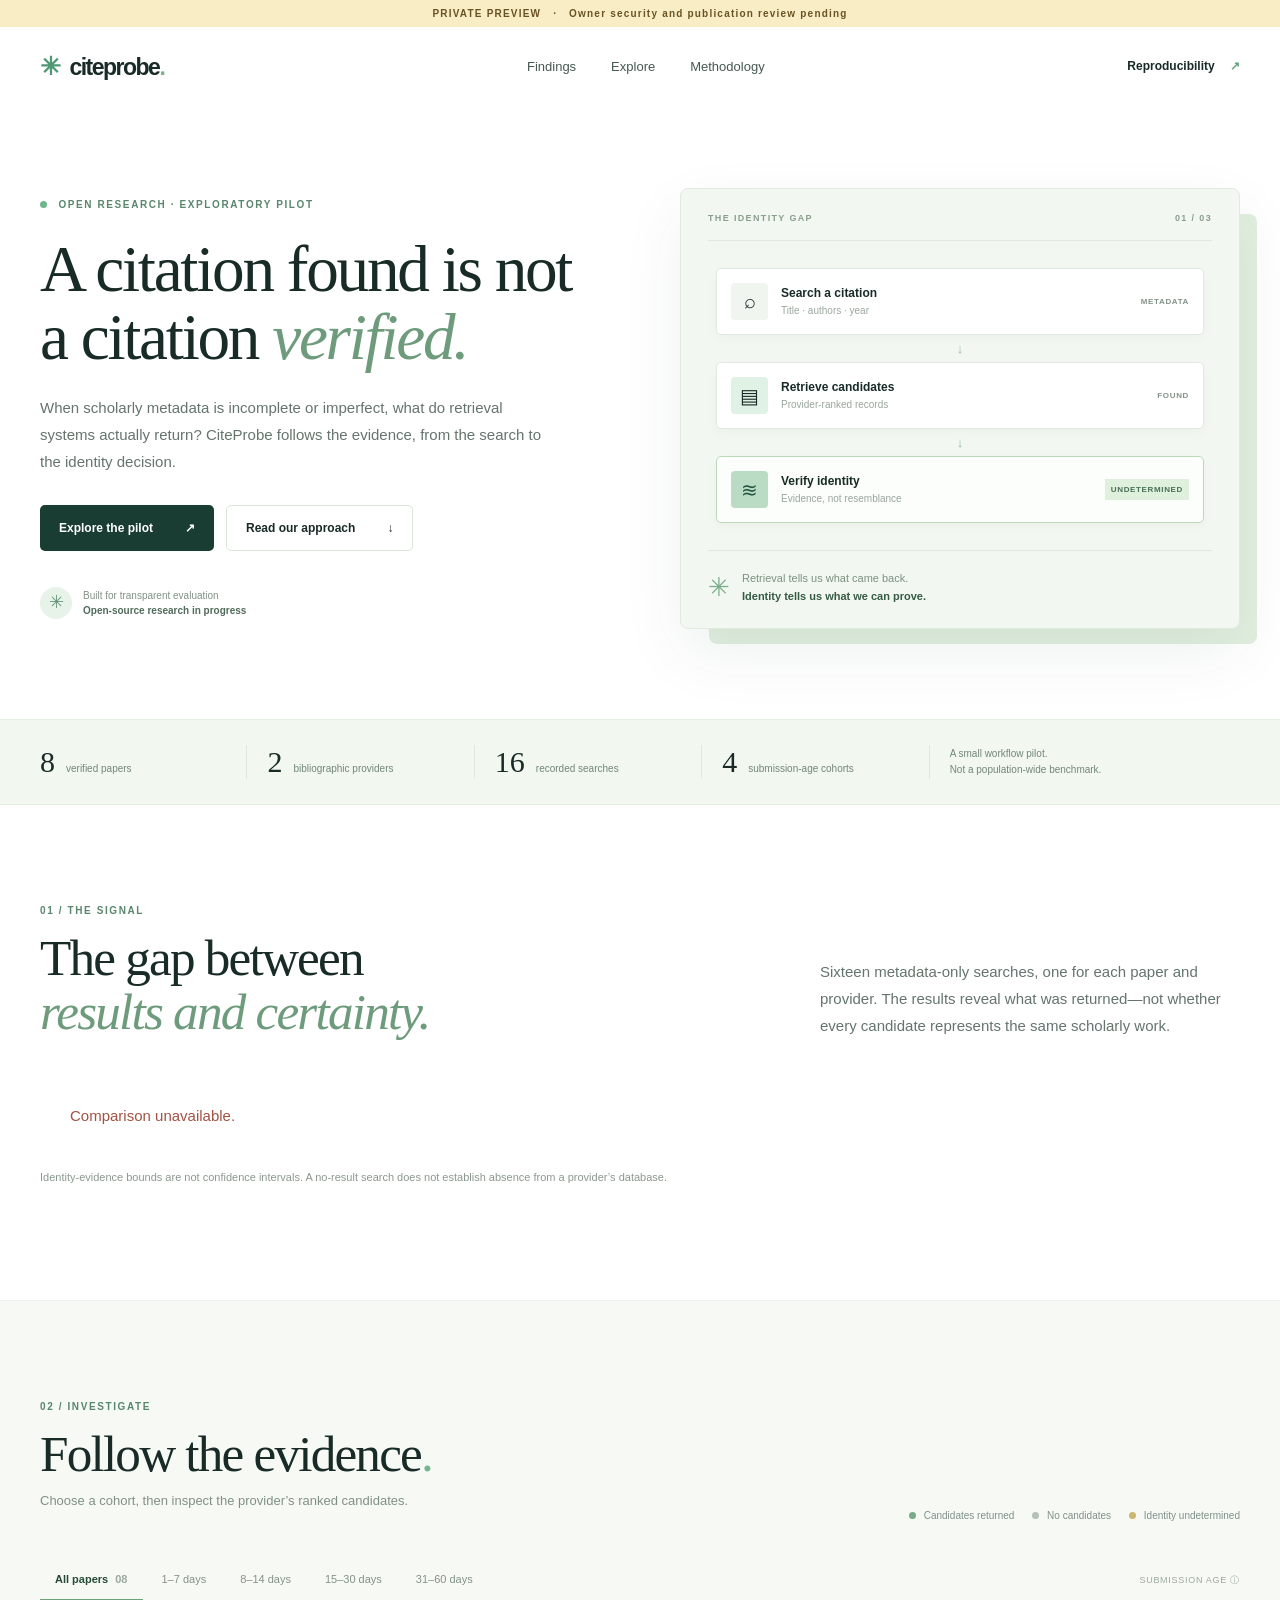
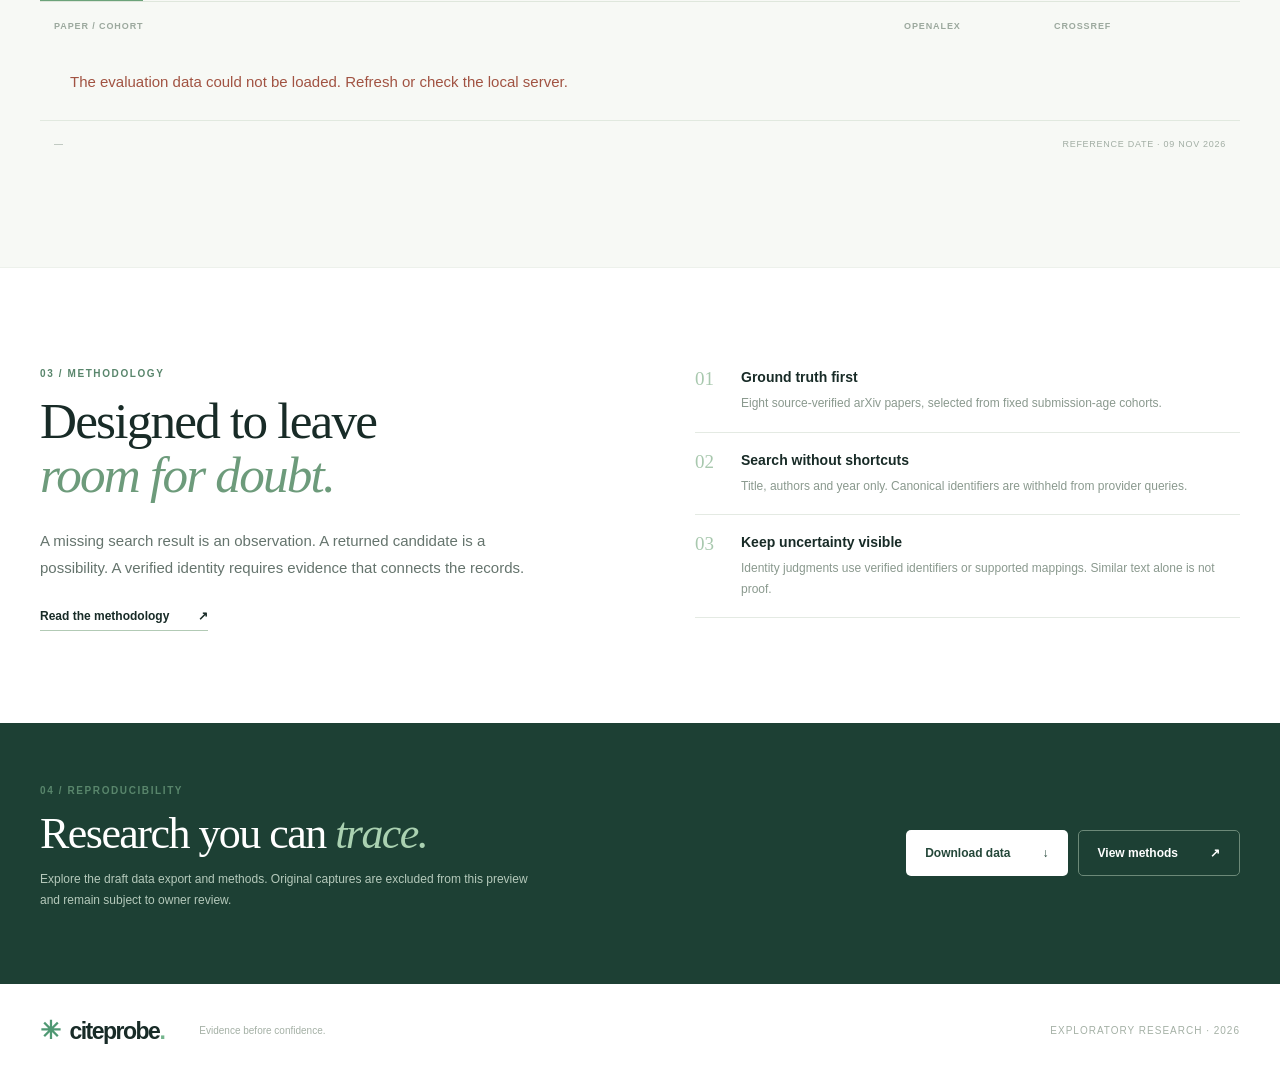
==== public-demo/index.html @ eacc16a3 "feat: add local CiteProbe demo and private secret audit" ====
<!doctype html>
<html lang="en">
<head>
  <meta charset="utf-8"><meta name="viewport" content="width=device-width, initial-scale=1">
  <meta name="description" content="An exploratory benchmark for citation retrieval reliability.">
  <title>CiteProbe — Evidence before confidence</title>
  <link rel="stylesheet" href="style.css">
</head>
<body>
  <div class="review-banner">PRIVATE PREVIEW <span>·</span> Owner security and publication review pending</div>
  <header class="nav wrap"><a class="brand" href="#top"><span class="brand-icon">✳</span> citeprobe<span class="brand-dot">.</span></a><nav aria-label="Main navigation"><a href="#findings">Findings</a><a href="#explore">Explore</a><a href="#methodology">Methodology</a></nav><a class="nav-link" href="#reproduce">Reproducibility <span>↗</span></a></header>
  <main id="top">
    <section class="hero wrap"><div class="hero-copy"><div class="eyebrow"><span class="pulse"></span> OPEN RESEARCH · EXPLORATORY PILOT</div><h1>A citation found is not a citation <em>verified.</em></h1><p>When scholarly metadata is incomplete or imperfect, what do retrieval systems actually return? CiteProbe follows the evidence, from the search to the identity decision.</p><div class="hero-actions"><a class="button primary" href="#explore">Explore the pilot <span>↗</span></a><a class="button quiet" href="#methodology">Read our approach <span>↓</span></a></div><div class="hero-foot"><span class="avatar-stack">✳</span><span>Built for transparent evaluation<br><strong>Open-source research in progress</strong></span></div></div><div class="hero-card" aria-label="Illustration of a retrieval and verification workflow"><div class="card-top"><span>THE IDENTITY GAP</span><span>01 / 03</span></div><div class="diagram"><div class="diagram-node"><span class="node-icon">⌕</span><div><strong>Search a citation</strong><small>Title · authors · year</small></div><span class="tag pale">METADATA</span></div><div class="line"><span>↓</span></div><div class="diagram-node"><span class="node-icon mint">▤</span><div><strong>Retrieve candidates</strong><small>Provider-ranked records</small></div><span class="tag pale">FOUND</span></div><div class="line"><span>↓</span></div><div class="diagram-node featured"><span class="node-icon dark">≋</span><div><strong>Verify identity</strong><small>Evidence, not resemblance</small></div><span class="tag light">UNDETERMINED</span></div></div><div class="card-bottom"><span class="asterisk">✳</span><p>Retrieval tells us what came back.<br><strong>Identity tells us what we can prove.</strong></p></div></div></section>
    <section class="strip"><div class="wrap strip-inner"><div><strong>8</strong><span>verified papers</span></div><div><strong>2</strong><span>bibliographic providers</span></div><div><strong>16</strong><span>recorded searches</span></div><div><strong>4</strong><span>submission-age cohorts</span></div><div class="strip-note">A small workflow pilot.<br>Not a population-wide benchmark.</div></div></section>
    <section id="findings" class="section wrap"><div class="section-heading"><div><div class="eyebrow">01 / THE SIGNAL</div><h2>The gap between<br><em>results and certainty.</em></h2></div><p>Sixteen metadata-only searches, one for each paper and provider. The results reveal what was returned—not whether every candidate represents the same scholarly work.</p></div><div id="comparison" class="comparison" aria-live="polite"><div class="loading">Loading verified evaluation…</div></div><p class="caption">Identity-evidence bounds are not confidence intervals. A no-result search does not establish absence from a provider’s database.</p></section>
    <section id="explore" class="explore-section"><div class="wrap section"><div class="explore-head"><div><div class="eyebrow">02 / INVESTIGATE</div><h2>Follow the evidence<span class="accent">.</span></h2><p>Choose a cohort, then inspect the provider’s ranked candidates.</p></div><div class="legend"><span><i class="dot mint-dot"></i> Candidates returned</span><span><i class="dot grey-dot"></i> No candidates</span><span><i class="dot amber-dot"></i> Identity undetermined</span></div></div><div class="toolbar"><div class="tabs" role="group" aria-label="Filter by submission-age cohort"><button class="active" data-cohort="all" aria-pressed="true">All papers <span>08</span></button><button data-cohort="1-7" aria-pressed="false">1–7 days</button><button data-cohort="8-14" aria-pressed="false">8–14 days</button><button data-cohort="15-30" aria-pressed="false">15–30 days</button><button data-cohort="31-60" aria-pressed="false">31–60 days</button></div><span class="toolbar-note">SUBMISSION AGE <span>ⓘ</span></span></div><div class="table-head"><span>PAPER / COHORT</span><span>OPENALEX</span><span>CROSSREF</span><span></span></div><div id="papers" class="papers" aria-live="polite"><div class="loading">Loading papers…</div></div><div class="table-footer"><span id="paper-count">—</span><span>REFERENCE DATE · 09 NOV 2026</span></div></div></section>
    <section id="methodology" class="section wrap methodology"><div><div class="eyebrow">03 / METHODOLOGY</div><h2>Designed to leave<br><em>room for doubt.</em></h2><p>A missing search result is an observation. A returned candidate is a possibility. A verified identity requires evidence that connects the records.</p><a class="text-link" href="methodology.html">Read the methodology <span>↗</span></a></div><div class="principles"><article><span>01</span><div><h3>Ground truth first</h3><p>Eight source-verified arXiv papers, selected from fixed submission-age cohorts.</p></div></article><article><span>02</span><div><h3>Search without shortcuts</h3><p>Title, authors and year only. Canonical identifiers are withheld from provider queries.</p></div></article><article><span>03</span><div><h3>Keep uncertainty visible</h3><p>Identity judgments use verified identifiers or supported mappings. Similar text alone is not proof.</p></div></article></div></section>
    <section id="reproduce" class="repro"><div class="wrap repro-inner"><div><div class="eyebrow">04 / REPRODUCIBILITY</div><h2>Research you can <em>trace.</em></h2><p>Explore the draft data export and methods. Original captures are excluded from this preview and remain subject to owner review.</p></div><div class="repro-actions"><a class="button white" href="data.json" download>Download data <span>↓</span></a><a class="button outline" href="methodology.html">View methods <span>↗</span></a></div></div></section>
  </main><footer class="wrap footer"><a class="brand" href="#top"><span class="brand-icon">✳</span> citeprobe<span class="brand-dot">.</span></a><span>Evidence before confidence.</span><span>EXPLORATORY RESEARCH · 2026</span></footer>
  <dialog id="detail" aria-labelledby="detail-title"><div class="dialog-header"><span class="eyebrow">CANDIDATE INSPECTION</span><button id="close-detail" class="close" aria-label="Close details">×</button></div><div id="detail-content"></div></dialog>
  <script src="app.js" defer></script>
</body></html>
---- public-demo/style.css ----
:root{--ink:#182b27;--muted:#65746d;--mint:#d9efe3;--lime:#c8e9ae;--line:#e4eae3;--cream:#f7f9f4;--dark:#193d32}*{box-sizing:border-box}html{scroll-behavior:smooth}body{margin:0;font-family:'DM Sans',sans-serif;color:var(--ink);background:#fff;font-size:15px}a{color:inherit;text-decoration:none}button{font:inherit;cursor:pointer}.wrap{width:min(1200px,calc(100% - 64px));margin:auto}.review-banner{text-align:center;background:#f9edc6;color:#695325;padding:8px;font-size:10px;letter-spacing:.12em;font-weight:700}.review-banner span{margin:0 8px}.nav{height:78px;display:flex;align-items:center;justify-content:space-between}.brand{font-weight:700;font-size:23px;letter-spacing:-1.5px}.brand-icon{font-size:25px;color:#4f9873;margin-right:5px}.brand-dot,.accent{color:#74b58d}.nav nav{display:flex;gap:35px;font-size:13px;color:#465850}.nav-link{font-size:12px;font-weight:700}.nav-link span{margin-left:12px;color:#6ba381}.hero{display:grid;grid-template-columns:1fr 1fr;gap:80px;align-items:center;padding:83px 0 90px}.eyebrow{font-size:10px;letter-spacing:.16em;color:#59866c;font-weight:700}.pulse{display:inline-block;width:7px;height:7px;border-radius:50%;background:#70b88c;margin-right:7px}.hero h1,.section h2,.repro h2{font-family:'DM Serif Display',Georgia,serif;font-weight:400;letter-spacing:-.035em;line-height:1.05}.hero h1{font-size:clamp(49px,5.1vw,72px);margin:25px 0 22px;max-width:600px}.hero h1 em,.section h2 em{font-weight:400;color:#6d9b7b}.hero-copy>p,.section-heading>p,.methodology>div>p{color:var(--muted);font-size:15px;line-height:1.8;max-width:510px}.hero-actions{display:flex;gap:12px;margin:30px 0 36px}.button{display:inline-flex;align-items:center;justify-content:space-between;gap:32px;padding:15px 19px;border-radius:5px;font-size:12px;font-weight:700}.button.primary{background:var(--dark);color:white}.button.quiet{border:1px solid #dce5dc}.button:hover{transform:translateY(-2px)}.hero-foot{display:flex;align-items:center;gap:11px;font-size:10px;color:#829087;line-height:1.5}.hero-foot strong{color:#516b5b}.avatar-stack{display:grid;place-items:center;width:32px;height:32px;background:#e7f3e8;border-radius:50%;color:#639478;font-size:18px}.hero-card{background:#f2f7f1;border:1px solid #e0eadf;border-radius:8px;padding:24px 27px 23px;box-shadow:0 24px 65px #153c2812;position:relative}.hero-card:before{content:'';position:absolute;z-index:-1;background:#e1efdf;inset:25px -18px -16px 28px;border-radius:8px}.card-top{display:flex;justify-content:space-between;color:#8a9f8d;font-size:9px;letter-spacing:.15em;font-weight:700;border-bottom:1px solid #dfe9dd;padding-bottom:17px}.diagram{padding:27px 8px}.diagram-node{background:#fff;border:1px solid #e1eae0;border-radius:5px;display:flex;align-items:center;gap:13px;padding:14px;box-shadow:0 4px 12px #173b2607}.node-icon{width:37px;height:37px;display:grid;place-items:center;background:#f1f5ef;border-radius:4px;font-size:20px}.node-icon.mint{background:#e0f2e5}.node-icon.dark{background:#badcc4;color:#255441}.diagram-node strong{display:block;font-size:12px}.diagram-node small{font-size:10px;color:#99a69c}.tag{margin-left:auto;font-size:8px;letter-spacing:.08em;font-weight:700;white-space:nowrap}.tag.pale{color:#83938a}.tag.light{color:#486f58;background:#dff0dd;padding:6px}.diagram-node.featured{border-color:#bbd8bd;background:#fbfefa}.line{height:27px;display:grid;place-items:center;color:#9ab8a2;font-size:13px}.card-bottom{border-top:1px solid #dfe9dd;padding-top:19px;display:flex;align-items:center;gap:12px;font-size:11px;color:#7c9181}.card-bottom p{margin:0;line-height:1.6}.card-bottom strong{color:#355b43}.asterisk{font-size:26px;color:#7bae8a}.strip{background:#f2f7ef;border-block:1px solid #e4eee1}.strip-inner{display:grid;grid-template-columns:repeat(4,1fr) 1.4fr;align-items:center;padding:25px 0;gap:20px}.strip-inner>div:not(.strip-note){border-right:1px solid #dfe8dc;display:flex;gap:11px;align-items:baseline}.strip strong{font-family:'DM Serif Display',Georgia,serif;font-size:30px;font-weight:400}.strip span,.strip-note{font-size:10px;color:#73867a}.strip-note{line-height:1.6}.section{padding:100px 0}.section-heading{display:flex;justify-content:space-between;align-items:end;gap:50px;margin-bottom:38px}.section h2,.repro h2{font-size:clamp(39px,4vw,54px);margin:15px 0 0}.section-heading>p{max-width:420px;margin:0}.comparison{display:grid;grid-template-columns:1fr 1fr;gap:18px}.provider-card{border:1px solid var(--line);border-radius:7px;padding:26px 29px}.provider-title{display:flex;align-items:center;justify-content:space-between}.provider-title h3{font-size:16px;margin:0}.provider-title span{font-size:9px;font-weight:700;color:#81a88b;letter-spacing:.1em}.provider-stats{display:flex;align-items:end;gap:9px;margin:24px 0 10px}.provider-stats strong{font:400 42px 'DM Serif Display',Georgia,serif}.provider-stats span{font-size:12px;color:#7d8c82;padding-bottom:8px}.bar{height:7px;background:#edf1eb;border-radius:20px;overflow:hidden}.bar span{display:block;height:100%;background:#8fc6a0}.provider-card p{font-size:12px;color:#738478;line-height:1.65;margin:15px 0 0}.provider-card .bounds{border-top:1px solid #edf1eb;margin-top:18px;padding-top:16px;display:flex;justify-content:space-between;font-size:11px;color:#6a7c70}.bounds b{color:#294c37}.caption{font-size:11px;color:#8a988e;margin:17px 0}.explore-section{background:#f7f9f5;border-block:1px solid #edf1eb}.explore-head{display:flex;justify-content:space-between;align-items:end;gap:20px}.explore-head p{color:#819086;font-size:13px}.legend{display:flex;gap:18px;flex-wrap:wrap;color:#809087;font-size:10px}.dot{display:inline-block;width:7px;height:7px;border-radius:50%;margin-right:5px}.mint-dot{background:#76ad87}.grey-dot{background:#b5c1b6}.amber-dot{background:#cdb572}.toolbar{margin-top:38px;border-bottom:1px solid #dfe7dc;display:flex;justify-content:space-between;align-items:center}.tabs{display:flex;gap:4px;overflow-x:auto}.tabs button{border:0;background:none;color:#849188;padding:14px 15px;font-size:11px;white-space:nowrap;border-bottom:2px solid transparent}.tabs button.active{color:#254a35;border-color:#6ca37a;font-weight:700}.tabs button span{color:#9ba99e;margin-left:4px}.toolbar-note{white-space:nowrap;font-size:9px;letter-spacing:.08em;color:#9ba99d}.table-head,.paper-row{display:grid;grid-template-columns:minmax(0,1fr) 130px 130px 22px;gap:20px;align-items:center}.table-head{padding:19px 14px 12px;color:#9ca99e;font-weight:700;letter-spacing:.1em;font-size:9px}.paper-row{width:100%;text-align:left;border:0;border-top:1px solid #e7ede5;background:transparent;padding:19px 14px;color:var(--ink)}.paper-row:hover{background:#eef5ed}.paper-title{font-weight:700;font-size:12px;line-height:1.5}.paper-meta{font-size:10px;color:#96a399;margin-top:5px}.status{font-size:10px;font-weight:700}.status.found{color:#4f8865}.status.empty{color:#9aa79c}.status small{font-weight:400;color:#a5afa5;display:block;margin-top:4px}.arrow{color:#91a394}.table-footer{border-top:1px solid #e1e9df;padding:18px 14px;display:flex;justify-content:space-between;color:#a2aea4;font-size:9px;letter-spacing:.08em}.methodology{display:grid;grid-template-columns:1fr 1fr;gap:110px}.methodology>div>p{margin:25px 0}.text-link{font-size:12px;font-weight:700;border-bottom:1px solid #b2cab5;padding-bottom:7px}.text-link span{margin-left:25px}.principles article{display:flex;gap:27px;border-bottom:1px solid var(--line);padding:18px 0}.principles article:first-child{padding-top:0}.principles article>span{font-family:'DM Serif Display',serif;font-size:19px;color:#a8c8ae}.principles h3{font-size:14px;margin:1px 0 8px}.principles p{font-size:12px;line-height:1.7;color:#8a998e;margin:0}.repro{background:#1d4034;color:white}.repro-inner{padding:62px 0;display:flex;align-items:center;justify-content:space-between;gap:40px}.repro h2{font-size:44px}.repro h2 em{color:#aad1b1}.repro p{color:#b5c9bb;line-height:1.7;font-size:12px;max-width:500px}.repro-actions{display:flex;gap:10px}.button.white{background:#fff;color:#244739}.button.outline{border:1px solid #6c8978;color:white}.footer{display:flex;align-items:center;gap:35px;padding:32px 0}.footer>span{font-size:10px;color:#a4b0a5}.footer>span:last-child{margin-left:auto;letter-spacing:.1em}dialog{border:0;border-radius:8px;padding:28px;width:min(650px,calc(100% - 30px));max-height:85vh;box-shadow:0 30px 90px #142b2080}dialog::backdrop{background:#102a20a6}.dialog-header{display:flex;justify-content:space-between}.close{border:0;background:#f1f5ef;width:32px;height:32px;border-radius:50%;font-size:22px;color:#41614c}#detail-content h2{font:400 30px 'DM Serif Display',serif;margin:15px 0 8px}#detail-content p{color:#76867a;font-size:12px;line-height:1.7}.candidate{border-top:1px solid #e5ebe4;padding:16px 0}.candidate h3{font-size:13px;line-height:1.5;margin:6px 0}.candidate .candidate-label{font-size:9px;letter-spacing:.08em;color:#9a8143;font-weight:700}.candidate p{margin:4px 0}.error,.loading{padding:30px;color:#829387}.error{color:#a15342}button:focus-visible,a:focus-visible{outline:3px solid #84bfa0;outline-offset:3px}@media(max-width:800px){.wrap{width:min(100% - 36px,1200px)}.nav nav{display:none}.nav-link{font-size:11px}.hero{grid-template-columns:1fr;gap:45px;padding:55px 0 70px}.hero-card{margin-right:15px}.strip-inner{grid-template-columns:repeat(2,1fr)}.strip-note{grid-column:span 2}.strip-inner>div:nth-child(2){border:0}.section{padding:70px 0}.section-heading,.explore-head{display:block}.section-heading>p{margin-top:20px}.comparison{grid-template-columns:1fr}.legend{margin-top:22px}.toolbar-note{display:none}.table-head,.paper-row{grid-template-columns:minmax(0,1fr) 78px 78px 12px;gap:8px}.table-head{font-size:8px}.status{font-size:9px}.paper-row{padding:16px 5px}.methodology{grid-template-columns:1fr;gap:45px}.repro-inner{display:block}.repro-actions{margin-top:25px}.footer{gap:15px;flex-wrap:wrap}.footer>span:last-child{margin-left:0;width:100%}}@media(max-width:420px){.hero h1{font-size:47px}.hero-actions{flex-wrap:wrap}.table-head,.paper-row{grid-template-columns:minmax(0,1fr) 68px 68px 10px;gap:5px}.status small{font-size:8px}.repro-actions{flex-wrap:wrap}}
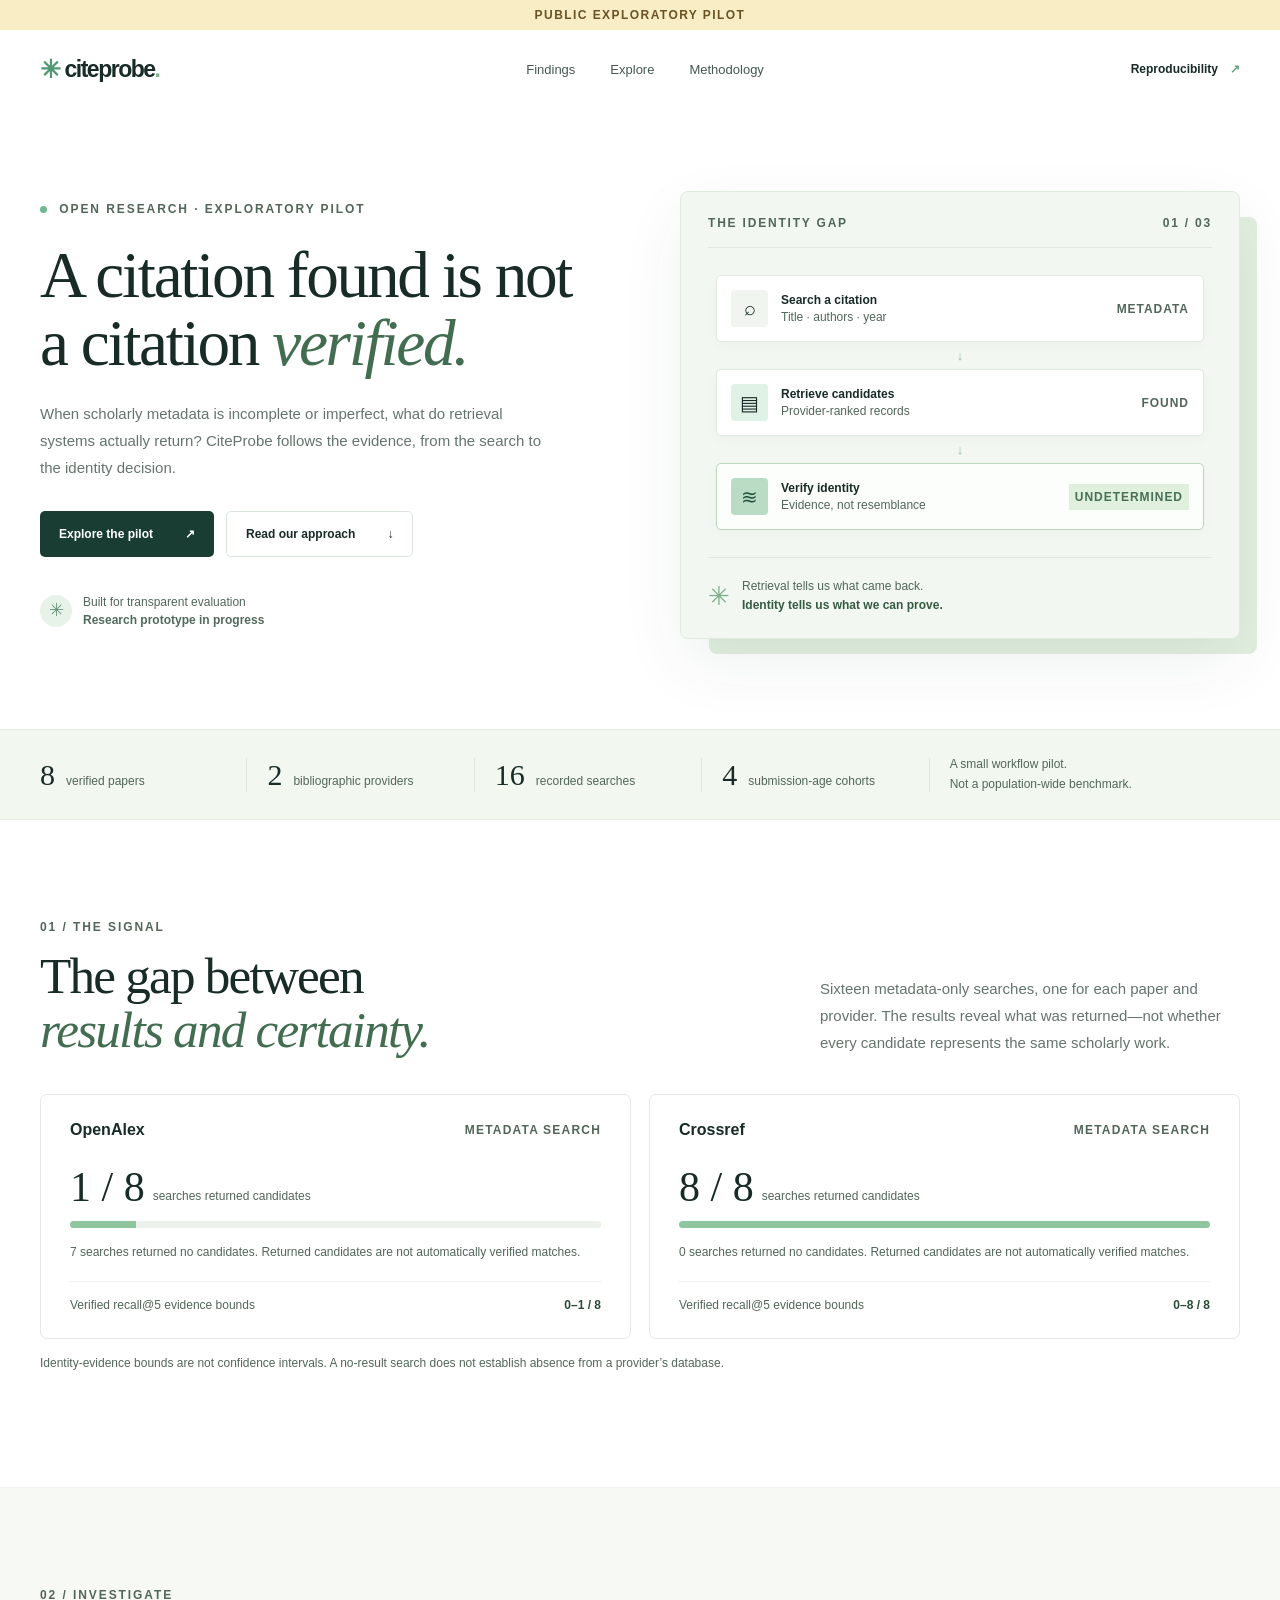
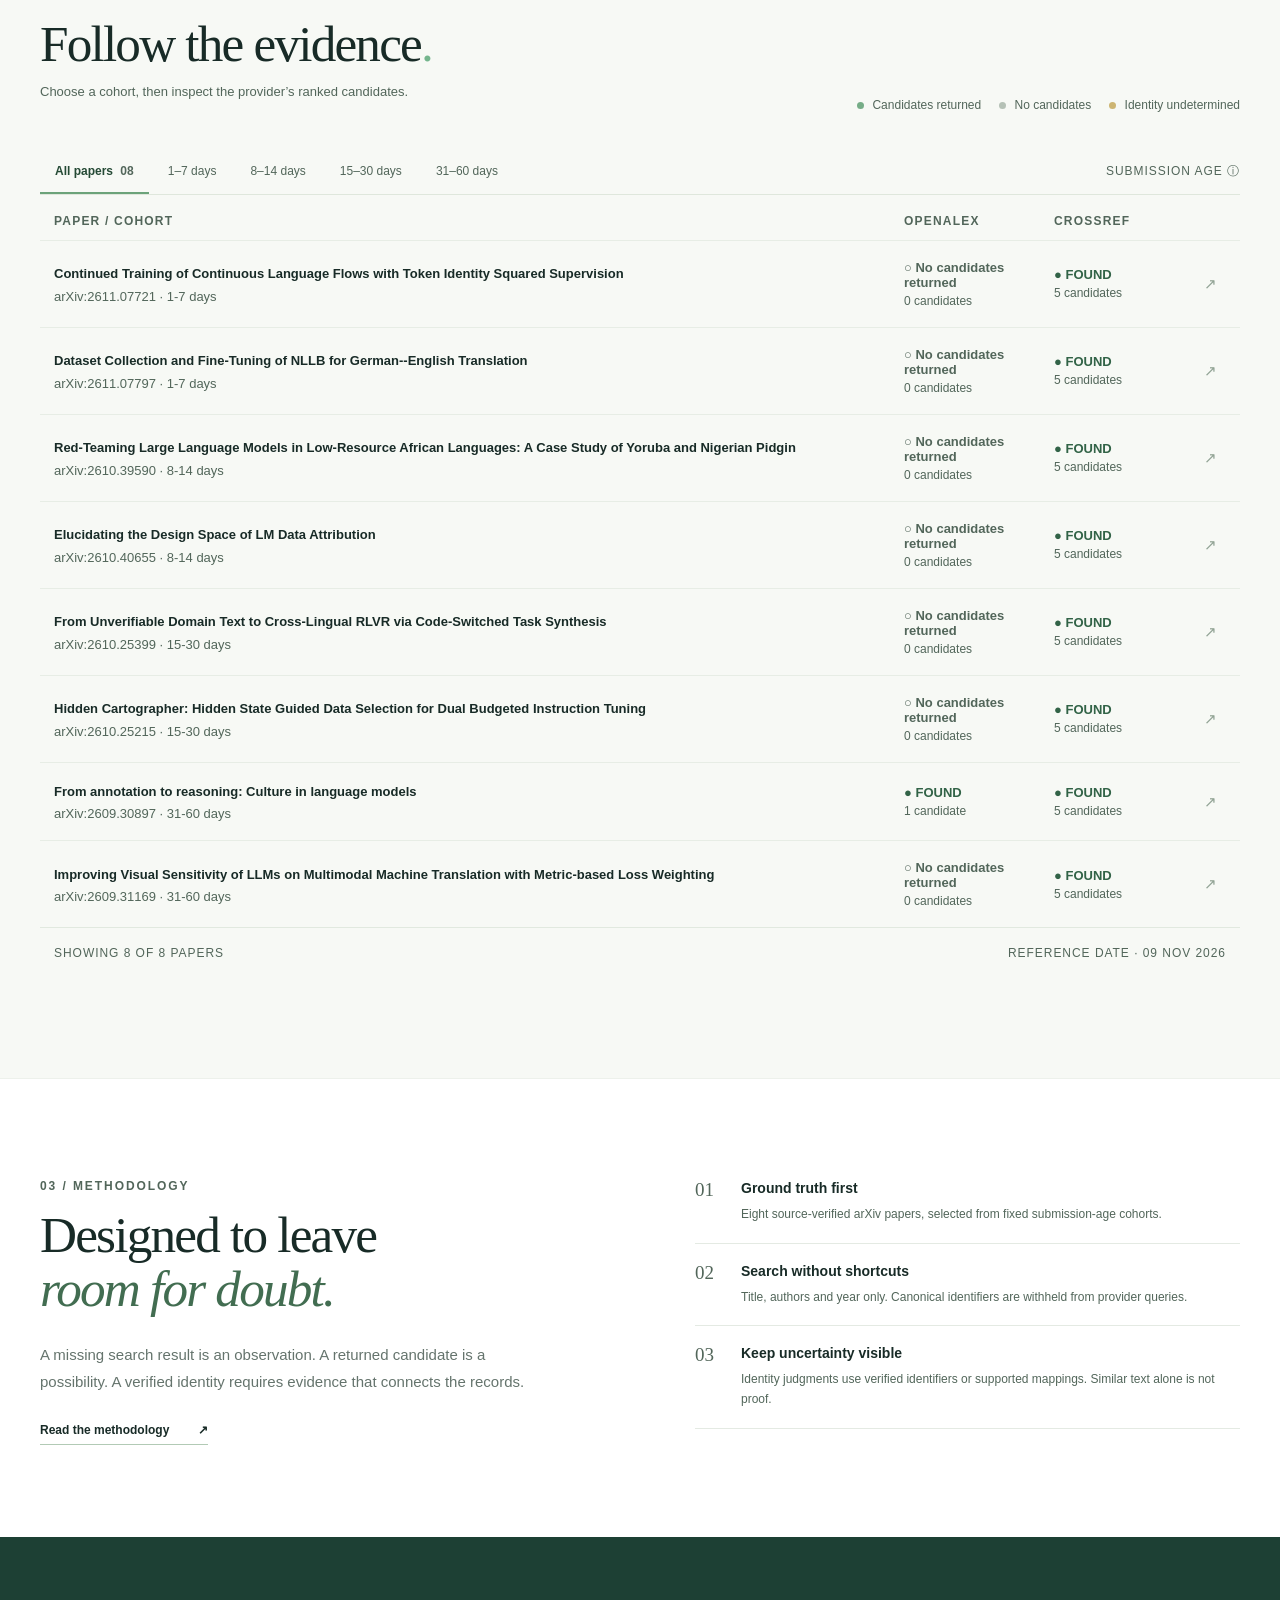
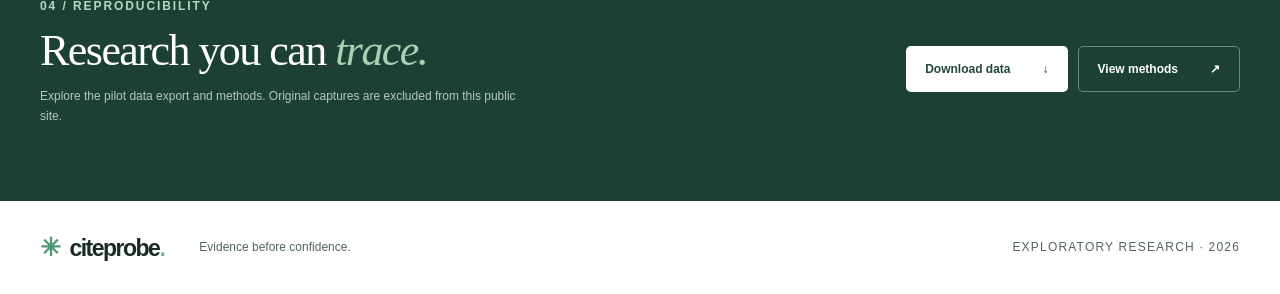
==== commit 11e66094: "release: publish CiteProbe exploratory pilot" ====
--- a/public-demo/index.html
+++ b/public-demo/index.html
@@ -7,15 +7,15 @@
   <link rel="stylesheet" href="style.css">
 </head>
 <body>
-  <div class="review-banner">PRIVATE PREVIEW <span>·</span> Owner security and publication review pending</div>
+  <div class="review-banner">PUBLIC EXPLORATORY PILOT</div>
   <header class="nav wrap"><a class="brand" href="#top"><span class="brand-icon">✳</span> citeprobe<span class="brand-dot">.</span></a><nav aria-label="Main navigation"><a href="#findings">Findings</a><a href="#explore">Explore</a><a href="#methodology">Methodology</a></nav><a class="nav-link" href="#reproduce">Reproducibility <span>↗</span></a></header>
   <main id="top">
-    <section class="hero wrap"><div class="hero-copy"><div class="eyebrow"><span class="pulse"></span> OPEN RESEARCH · EXPLORATORY PILOT</div><h1>A citation found is not a citation <em>verified.</em></h1><p>When scholarly metadata is incomplete or imperfect, what do retrieval systems actually return? CiteProbe follows the evidence, from the search to the identity decision.</p><div class="hero-actions"><a class="button primary" href="#explore">Explore the pilot <span>↗</span></a><a class="button quiet" href="#methodology">Read our approach <span>↓</span></a></div><div class="hero-foot"><span class="avatar-stack">✳</span><span>Built for transparent evaluation<br><strong>Open-source research in progress</strong></span></div></div><div class="hero-card" aria-label="Illustration of a retrieval and verification workflow"><div class="card-top"><span>THE IDENTITY GAP</span><span>01 / 03</span></div><div class="diagram"><div class="diagram-node"><span class="node-icon">⌕</span><div><strong>Search a citation</strong><small>Title · authors · year</small></div><span class="tag pale">METADATA</span></div><div class="line"><span>↓</span></div><div class="diagram-node"><span class="node-icon mint">▤</span><div><strong>Retrieve candidates</strong><small>Provider-ranked records</small></div><span class="tag pale">FOUND</span></div><div class="line"><span>↓</span></div><div class="diagram-node featured"><span class="node-icon dark">≋</span><div><strong>Verify identity</strong><small>Evidence, not resemblance</small></div><span class="tag light">UNDETERMINED</span></div></div><div class="card-bottom"><span class="asterisk">✳</span><p>Retrieval tells us what came back.<br><strong>Identity tells us what we can prove.</strong></p></div></div></section>
+    <section class="hero wrap"><div class="hero-copy"><div class="eyebrow"><span class="pulse"></span> OPEN RESEARCH · EXPLORATORY PILOT</div><h1>A citation found is not a citation <em>verified.</em></h1><p>When scholarly metadata is incomplete or imperfect, what do retrieval systems actually return? CiteProbe follows the evidence, from the search to the identity decision.</p><div class="hero-actions"><a class="button primary" href="#explore">Explore the pilot <span>↗</span></a><a class="button quiet" href="#methodology">Read our approach <span>↓</span></a></div><div class="hero-foot"><span class="avatar-stack">✳</span><span>Built for transparent evaluation<br><strong>Research prototype in progress</strong></span></div></div><div class="hero-card" aria-label="Illustration of a retrieval and verification workflow"><div class="card-top"><span>THE IDENTITY GAP</span><span>01 / 03</span></div><div class="diagram"><div class="diagram-node"><span class="node-icon">⌕</span><div><strong>Search a citation</strong><small>Title · authors · year</small></div><span class="tag pale">METADATA</span></div><div class="line"><span>↓</span></div><div class="diagram-node"><span class="node-icon mint">▤</span><div><strong>Retrieve candidates</strong><small>Provider-ranked records</small></div><span class="tag pale">FOUND</span></div><div class="line"><span>↓</span></div><div class="diagram-node featured"><span class="node-icon dark">≋</span><div><strong>Verify identity</strong><small>Evidence, not resemblance</small></div><span class="tag light">UNDETERMINED</span></div></div><div class="card-bottom"><span class="asterisk">✳</span><p>Retrieval tells us what came back.<br><strong>Identity tells us what we can prove.</strong></p></div></div></section>
     <section class="strip"><div class="wrap strip-inner"><div><strong>8</strong><span>verified papers</span></div><div><strong>2</strong><span>bibliographic providers</span></div><div><strong>16</strong><span>recorded searches</span></div><div><strong>4</strong><span>submission-age cohorts</span></div><div class="strip-note">A small workflow pilot.<br>Not a population-wide benchmark.</div></div></section>
     <section id="findings" class="section wrap"><div class="section-heading"><div><div class="eyebrow">01 / THE SIGNAL</div><h2>The gap between<br><em>results and certainty.</em></h2></div><p>Sixteen metadata-only searches, one for each paper and provider. The results reveal what was returned—not whether every candidate represents the same scholarly work.</p></div><div id="comparison" class="comparison" aria-live="polite"><div class="loading">Loading verified evaluation…</div></div><p class="caption">Identity-evidence bounds are not confidence intervals. A no-result search does not establish absence from a provider’s database.</p></section>
     <section id="explore" class="explore-section"><div class="wrap section"><div class="explore-head"><div><div class="eyebrow">02 / INVESTIGATE</div><h2>Follow the evidence<span class="accent">.</span></h2><p>Choose a cohort, then inspect the provider’s ranked candidates.</p></div><div class="legend"><span><i class="dot mint-dot"></i> Candidates returned</span><span><i class="dot grey-dot"></i> No candidates</span><span><i class="dot amber-dot"></i> Identity undetermined</span></div></div><div class="toolbar"><div class="tabs" role="group" aria-label="Filter by submission-age cohort"><button class="active" data-cohort="all" aria-pressed="true">All papers <span>08</span></button><button data-cohort="1-7" aria-pressed="false">1–7 days</button><button data-cohort="8-14" aria-pressed="false">8–14 days</button><button data-cohort="15-30" aria-pressed="false">15–30 days</button><button data-cohort="31-60" aria-pressed="false">31–60 days</button></div><span class="toolbar-note">SUBMISSION AGE <span>ⓘ</span></span></div><div class="table-head"><span>PAPER / COHORT</span><span>OPENALEX</span><span>CROSSREF</span><span></span></div><div id="papers" class="papers" aria-live="polite"><div class="loading">Loading papers…</div></div><div class="table-footer"><span id="paper-count">—</span><span>REFERENCE DATE · 09 NOV 2026</span></div></div></section>
     <section id="methodology" class="section wrap methodology"><div><div class="eyebrow">03 / METHODOLOGY</div><h2>Designed to leave<br><em>room for doubt.</em></h2><p>A missing search result is an observation. A returned candidate is a possibility. A verified identity requires evidence that connects the records.</p><a class="text-link" href="methodology.html">Read the methodology <span>↗</span></a></div><div class="principles"><article><span>01</span><div><h3>Ground truth first</h3><p>Eight source-verified arXiv papers, selected from fixed submission-age cohorts.</p></div></article><article><span>02</span><div><h3>Search without shortcuts</h3><p>Title, authors and year only. Canonical identifiers are withheld from provider queries.</p></div></article><article><span>03</span><div><h3>Keep uncertainty visible</h3><p>Identity judgments use verified identifiers or supported mappings. Similar text alone is not proof.</p></div></article></div></section>
-    <section id="reproduce" class="repro"><div class="wrap repro-inner"><div><div class="eyebrow">04 / REPRODUCIBILITY</div><h2>Research you can <em>trace.</em></h2><p>Explore the draft data export and methods. Original captures are excluded from this preview and remain subject to owner review.</p></div><div class="repro-actions"><a class="button white" href="data.json" download>Download data <span>↓</span></a><a class="button outline" href="methodology.html">View methods <span>↗</span></a></div></div></section>
+    <section id="reproduce" class="repro"><div class="wrap repro-inner"><div><div class="eyebrow">04 / REPRODUCIBILITY</div><h2>Research you can <em>trace.</em></h2><p>Explore the pilot data export and methods. Original captures are excluded from this public site.</p></div><div class="repro-actions"><a class="button white" href="data.json" download>Download data <span>↓</span></a><a class="button outline" href="methodology.html">View methods <span>↗</span></a></div></div></section>
   </main><footer class="wrap footer"><a class="brand" href="#top"><span class="brand-icon">✳</span> citeprobe<span class="brand-dot">.</span></a><span>Evidence before confidence.</span><span>EXPLORATORY RESEARCH · 2026</span></footer>
   <dialog id="detail" aria-labelledby="detail-title"><div class="dialog-header"><span class="eyebrow">CANDIDATE INSPECTION</span><button id="close-detail" class="close" aria-label="Close details">×</button></div><div id="detail-content"></div></dialog>
   <script src="app.js" defer></script>
--- a/public-demo/style.css
+++ b/public-demo/style.css
@@ -1 +1,80 @@
 :root{--ink:#182b27;--muted:#65746d;--mint:#d9efe3;--lime:#c8e9ae;--line:#e4eae3;--cream:#f7f9f4;--dark:#193d32}*{box-sizing:border-box}html{scroll-behavior:smooth}body{margin:0;font-family:'DM Sans',sans-serif;color:var(--ink);background:#fff;font-size:15px}a{color:inherit;text-decoration:none}button{font:inherit;cursor:pointer}.wrap{width:min(1200px,calc(100% - 64px));margin:auto}.review-banner{text-align:center;background:#f9edc6;color:#695325;padding:8px;font-size:10px;letter-spacing:.12em;font-weight:700}.review-banner span{margin:0 8px}.nav{height:78px;display:flex;align-items:center;justify-content:space-between}.brand{font-weight:700;font-size:23px;letter-spacing:-1.5px}.brand-icon{font-size:25px;color:#4f9873;margin-right:5px}.brand-dot,.accent{color:#74b58d}.nav nav{display:flex;gap:35px;font-size:13px;color:#465850}.nav-link{font-size:12px;font-weight:700}.nav-link span{margin-left:12px;color:#6ba381}.hero{display:grid;grid-template-columns:1fr 1fr;gap:80px;align-items:center;padding:83px 0 90px}.eyebrow{font-size:10px;letter-spacing:.16em;color:#59866c;font-weight:700}.pulse{display:inline-block;width:7px;height:7px;border-radius:50%;background:#70b88c;margin-right:7px}.hero h1,.section h2,.repro h2{font-family:'DM Serif Display',Georgia,serif;font-weight:400;letter-spacing:-.035em;line-height:1.05}.hero h1{font-size:clamp(49px,5.1vw,72px);margin:25px 0 22px;max-width:600px}.hero h1 em,.section h2 em{font-weight:400;color:#6d9b7b}.hero-copy>p,.section-heading>p,.methodology>div>p{color:var(--muted);font-size:15px;line-height:1.8;max-width:510px}.hero-actions{display:flex;gap:12px;margin:30px 0 36px}.button{display:inline-flex;align-items:center;justify-content:space-between;gap:32px;padding:15px 19px;border-radius:5px;font-size:12px;font-weight:700}.button.primary{background:var(--dark);color:white}.button.quiet{border:1px solid #dce5dc}.button:hover{transform:translateY(-2px)}.hero-foot{display:flex;align-items:center;gap:11px;font-size:10px;color:#829087;line-height:1.5}.hero-foot strong{color:#516b5b}.avatar-stack{display:grid;place-items:center;width:32px;height:32px;background:#e7f3e8;border-radius:50%;color:#639478;font-size:18px}.hero-card{background:#f2f7f1;border:1px solid #e0eadf;border-radius:8px;padding:24px 27px 23px;box-shadow:0 24px 65px #153c2812;position:relative}.hero-card:before{content:'';position:absolute;z-index:-1;background:#e1efdf;inset:25px -18px -16px 28px;border-radius:8px}.card-top{display:flex;justify-content:space-between;color:#8a9f8d;font-size:9px;letter-spacing:.15em;font-weight:700;border-bottom:1px solid #dfe9dd;padding-bottom:17px}.diagram{padding:27px 8px}.diagram-node{background:#fff;border:1px solid #e1eae0;border-radius:5px;display:flex;align-items:center;gap:13px;padding:14px;box-shadow:0 4px 12px #173b2607}.node-icon{width:37px;height:37px;display:grid;place-items:center;background:#f1f5ef;border-radius:4px;font-size:20px}.node-icon.mint{background:#e0f2e5}.node-icon.dark{background:#badcc4;color:#255441}.diagram-node strong{display:block;font-size:12px}.diagram-node small{font-size:10px;color:#99a69c}.tag{margin-left:auto;font-size:8px;letter-spacing:.08em;font-weight:700;white-space:nowrap}.tag.pale{color:#83938a}.tag.light{color:#486f58;background:#dff0dd;padding:6px}.diagram-node.featured{border-color:#bbd8bd;background:#fbfefa}.line{height:27px;display:grid;place-items:center;color:#9ab8a2;font-size:13px}.card-bottom{border-top:1px solid #dfe9dd;padding-top:19px;display:flex;align-items:center;gap:12px;font-size:11px;color:#7c9181}.card-bottom p{margin:0;line-height:1.6}.card-bottom strong{color:#355b43}.asterisk{font-size:26px;color:#7bae8a}.strip{background:#f2f7ef;border-block:1px solid #e4eee1}.strip-inner{display:grid;grid-template-columns:repeat(4,1fr) 1.4fr;align-items:center;padding:25px 0;gap:20px}.strip-inner>div:not(.strip-note){border-right:1px solid #dfe8dc;display:flex;gap:11px;align-items:baseline}.strip strong{font-family:'DM Serif Display',Georgia,serif;font-size:30px;font-weight:400}.strip span,.strip-note{font-size:10px;color:#73867a}.strip-note{line-height:1.6}.section{padding:100px 0}.section-heading{display:flex;justify-content:space-between;align-items:end;gap:50px;margin-bottom:38px}.section h2,.repro h2{font-size:clamp(39px,4vw,54px);margin:15px 0 0}.section-heading>p{max-width:420px;margin:0}.comparison{display:grid;grid-template-columns:1fr 1fr;gap:18px}.provider-card{border:1px solid var(--line);border-radius:7px;padding:26px 29px}.provider-title{display:flex;align-items:center;justify-content:space-between}.provider-title h3{font-size:16px;margin:0}.provider-title span{font-size:9px;font-weight:700;color:#81a88b;letter-spacing:.1em}.provider-stats{display:flex;align-items:end;gap:9px;margin:24px 0 10px}.provider-stats strong{font:400 42px 'DM Serif Display',Georgia,serif}.provider-stats span{font-size:12px;color:#7d8c82;padding-bottom:8px}.bar{height:7px;background:#edf1eb;border-radius:20px;overflow:hidden}.bar span{display:block;height:100%;background:#8fc6a0}.provider-card p{font-size:12px;color:#738478;line-height:1.65;margin:15px 0 0}.provider-card .bounds{border-top:1px solid #edf1eb;margin-top:18px;padding-top:16px;display:flex;justify-content:space-between;font-size:11px;color:#6a7c70}.bounds b{color:#294c37}.caption{font-size:11px;color:#8a988e;margin:17px 0}.explore-section{background:#f7f9f5;border-block:1px solid #edf1eb}.explore-head{display:flex;justify-content:space-between;align-items:end;gap:20px}.explore-head p{color:#819086;font-size:13px}.legend{display:flex;gap:18px;flex-wrap:wrap;color:#809087;font-size:10px}.dot{display:inline-block;width:7px;height:7px;border-radius:50%;margin-right:5px}.mint-dot{background:#76ad87}.grey-dot{background:#b5c1b6}.amber-dot{background:#cdb572}.toolbar{margin-top:38px;border-bottom:1px solid #dfe7dc;display:flex;justify-content:space-between;align-items:center}.tabs{display:flex;gap:4px;overflow-x:auto}.tabs button{border:0;background:none;color:#849188;padding:14px 15px;font-size:11px;white-space:nowrap;border-bottom:2px solid transparent}.tabs button.active{color:#254a35;border-color:#6ca37a;font-weight:700}.tabs button span{color:#9ba99e;margin-left:4px}.toolbar-note{white-space:nowrap;font-size:9px;letter-spacing:.08em;color:#9ba99d}.table-head,.paper-row{display:grid;grid-template-columns:minmax(0,1fr) 130px 130px 22px;gap:20px;align-items:center}.table-head{padding:19px 14px 12px;color:#9ca99e;font-weight:700;letter-spacing:.1em;font-size:9px}.paper-row{width:100%;text-align:left;border:0;border-top:1px solid #e7ede5;background:transparent;padding:19px 14px;color:var(--ink)}.paper-row:hover{background:#eef5ed}.paper-title{font-weight:700;font-size:12px;line-height:1.5}.paper-meta{font-size:10px;color:#96a399;margin-top:5px}.status{font-size:10px;font-weight:700}.status.found{color:#4f8865}.status.empty{color:#9aa79c}.status small{font-weight:400;color:#a5afa5;display:block;margin-top:4px}.arrow{color:#91a394}.table-footer{border-top:1px solid #e1e9df;padding:18px 14px;display:flex;justify-content:space-between;color:#a2aea4;font-size:9px;letter-spacing:.08em}.methodology{display:grid;grid-template-columns:1fr 1fr;gap:110px}.methodology>div>p{margin:25px 0}.text-link{font-size:12px;font-weight:700;border-bottom:1px solid #b2cab5;padding-bottom:7px}.text-link span{margin-left:25px}.principles article{display:flex;gap:27px;border-bottom:1px solid var(--line);padding:18px 0}.principles article:first-child{padding-top:0}.principles article>span{font-family:'DM Serif Display',serif;font-size:19px;color:#a8c8ae}.principles h3{font-size:14px;margin:1px 0 8px}.principles p{font-size:12px;line-height:1.7;color:#8a998e;margin:0}.repro{background:#1d4034;color:white}.repro-inner{padding:62px 0;display:flex;align-items:center;justify-content:space-between;gap:40px}.repro h2{font-size:44px}.repro h2 em{color:#aad1b1}.repro p{color:#b5c9bb;line-height:1.7;font-size:12px;max-width:500px}.repro-actions{display:flex;gap:10px}.button.white{background:#fff;color:#244739}.button.outline{border:1px solid #6c8978;color:white}.footer{display:flex;align-items:center;gap:35px;padding:32px 0}.footer>span{font-size:10px;color:#a4b0a5}.footer>span:last-child{margin-left:auto;letter-spacing:.1em}dialog{border:0;border-radius:8px;padding:28px;width:min(650px,calc(100% - 30px));max-height:85vh;box-shadow:0 30px 90px #142b2080}dialog::backdrop{background:#102a20a6}.dialog-header{display:flex;justify-content:space-between}.close{border:0;background:#f1f5ef;width:32px;height:32px;border-radius:50%;font-size:22px;color:#41614c}#detail-content h2{font:400 30px 'DM Serif Display',serif;margin:15px 0 8px}#detail-content p{color:#76867a;font-size:12px;line-height:1.7}.candidate{border-top:1px solid #e5ebe4;padding:16px 0}.candidate h3{font-size:13px;line-height:1.5;margin:6px 0}.candidate .candidate-label{font-size:9px;letter-spacing:.08em;color:#9a8143;font-weight:700}.candidate p{margin:4px 0}.error,.loading{padding:30px;color:#829387}.error{color:#a15342}button:focus-visible,a:focus-visible{outline:3px solid #84bfa0;outline-offset:3px}@media(max-width:800px){.wrap{width:min(100% - 36px,1200px)}.nav nav{display:none}.nav-link{font-size:11px}.hero{grid-template-columns:1fr;gap:45px;padding:55px 0 70px}.hero-card{margin-right:15px}.strip-inner{grid-template-columns:repeat(2,1fr)}.strip-note{grid-column:span 2}.strip-inner>div:nth-child(2){border:0}.section{padding:70px 0}.section-heading,.explore-head{display:block}.section-heading>p{margin-top:20px}.comparison{grid-template-columns:1fr}.legend{margin-top:22px}.toolbar-note{display:none}.table-head,.paper-row{grid-template-columns:minmax(0,1fr) 78px 78px 12px;gap:8px}.table-head{font-size:8px}.status{font-size:9px}.paper-row{padding:16px 5px}.methodology{grid-template-columns:1fr;gap:45px}.repro-inner{display:block}.repro-actions{margin-top:25px}.footer{gap:15px;flex-wrap:wrap}.footer>span:last-child{margin-left:0;width:100%}}@media(max-width:420px){.hero h1{font-size:47px}.hero-actions{flex-wrap:wrap}.table-head,.paper-row{grid-template-columns:minmax(0,1fr) 68px 68px 10px;gap:5px}.status small{font-size:8px}.repro-actions{flex-wrap:wrap}}
+
+
+/* Readable research labels; muted greens retain AA text contrast on light surfaces. */
+.eyebrow, .hero-foot, .card-top, .diagram-node small, .tag.pale,
+.card-bottom, .strip span, .strip-note, .provider-title span,
+.provider-stats span, .provider-card p, .provider-card .bounds,
+.caption, .explore-head p, .legend, .tabs button, .tabs button span,
+.toolbar-note, .table-head, .paper-meta, .status.empty, .status small,
+.table-footer, .principles p, .footer > span, #detail-content p, .loading {
+  color: #52665a;
+}
+.hero h1 em, .section h2 em { color: #426d51; }
+.status.found { color: #326347; }
+.candidate .candidate-label { color: #725b23; }
+.principles article > span { color: #52665a; }
+.repro .eyebrow { color: #b5d9be; }
+.review-banner, .eyebrow, .hero-foot, .card-top, .diagram-node small,
+.tag, .card-bottom, .strip span, .strip-note, .provider-title span,
+.provider-card .bounds, .caption, .legend, .tabs button, .toolbar-note,
+.table-head, .table-footer, .footer > span, .candidate .candidate-label {
+  font-size: 12px;
+}
+.paper-title, .paper-meta, .status { font-size: 13px; }
+.status small { font-size: 12px; }
+.provider-name { display: none; }
+.hero > *, .methodology > *, .comparison > *, .paper-row > *,
+.diagram-node > div, .principles article > div { min-width: 0; }
+.hero { grid-template-columns: minmax(0, 1fr) minmax(0, 1fr); }
+.paper-title, .paper-meta, #detail-content, .principles p { overflow-wrap: anywhere; }
+.provider-title, .provider-stats, .provider-card .bounds, .table-footer {
+  flex-wrap: wrap;
+  gap: 8px;
+}
+.tabs { flex-wrap: wrap; overflow-x: visible; }
+.tabs button, .nav a { min-height: 44px; }
+.nav a { display: inline-flex; align-items: center; }
+.close { min-width: 44px; min-height: 44px; flex-shrink: 0; }
+button:focus-visible, a:focus-visible {
+  outline: 3px solid #255d40;
+  outline-offset: 3px;
+}
+.repro a:focus-visible { outline-color: #d9efe3; }
+@media (prefers-reduced-motion: reduce) {
+  html { scroll-behavior: auto; }
+  .button:hover { transform: none; }
+}
+@media (max-width: 800px) {
+  .nav { height: auto; min-height: 78px; flex-wrap: wrap; gap: 4px 12px; padding: 12px 0; }
+  .nav nav { display: flex; order: 3; width: 100%; flex-wrap: wrap; gap: 4px 20px; }
+  .nav nav a { font-size: 14px; }
+  .nav-link { font-size: 12px; }
+  .hero { grid-template-columns: minmax(0, 1fr); }
+  .hero-card { padding: 20px 18px; }
+  .diagram { padding: 22px 0; }
+  .diagram-node { flex-wrap: wrap; gap: 10px; }
+  .diagram-node > div { flex: 1 1 120px; }
+  .node-icon { flex-shrink: 0; }
+  .tag { white-space: normal; overflow-wrap: anywhere; }
+  .tag.light { margin-left: 0; }
+  .strip-inner { grid-template-columns: repeat(2, minmax(0, 1fr)); }
+  .strip-inner > div:not(.strip-note) { flex-wrap: wrap; gap: 4px 10px; }
+  .toolbar { align-items: start; }
+  .tabs { min-width: 0; gap: 4px; padding: 4px 0; }
+  .tabs button { padding: 12px 10px; font-size: 13px; }
+  .table-head { font-size: 12px; }
+  .status { font-size: 13px; }
+  .status small { font-size: 12px; }
+  .table-footer { line-height: 1.6; }
+  .repro-actions { flex-wrap: wrap; }
+  dialog { padding: 20px; }
+}
+@media (max-width: 600px) {
+  .table-head { display: none; }
+  .paper-row { grid-template-columns: minmax(0, 1fr) minmax(0, 1fr) 16px; gap: 14px 8px; }
+  .paper-row > :first-child { grid-column: 1 / -1; }
+  .provider-name { display: block; color: #52665a; font-size: 12px; margin-bottom: 5px; }
+  .provider-card { padding: 24px 18px; }
+  .hero h1 { font-size: clamp(36px, 12vw, 47px); }
+}
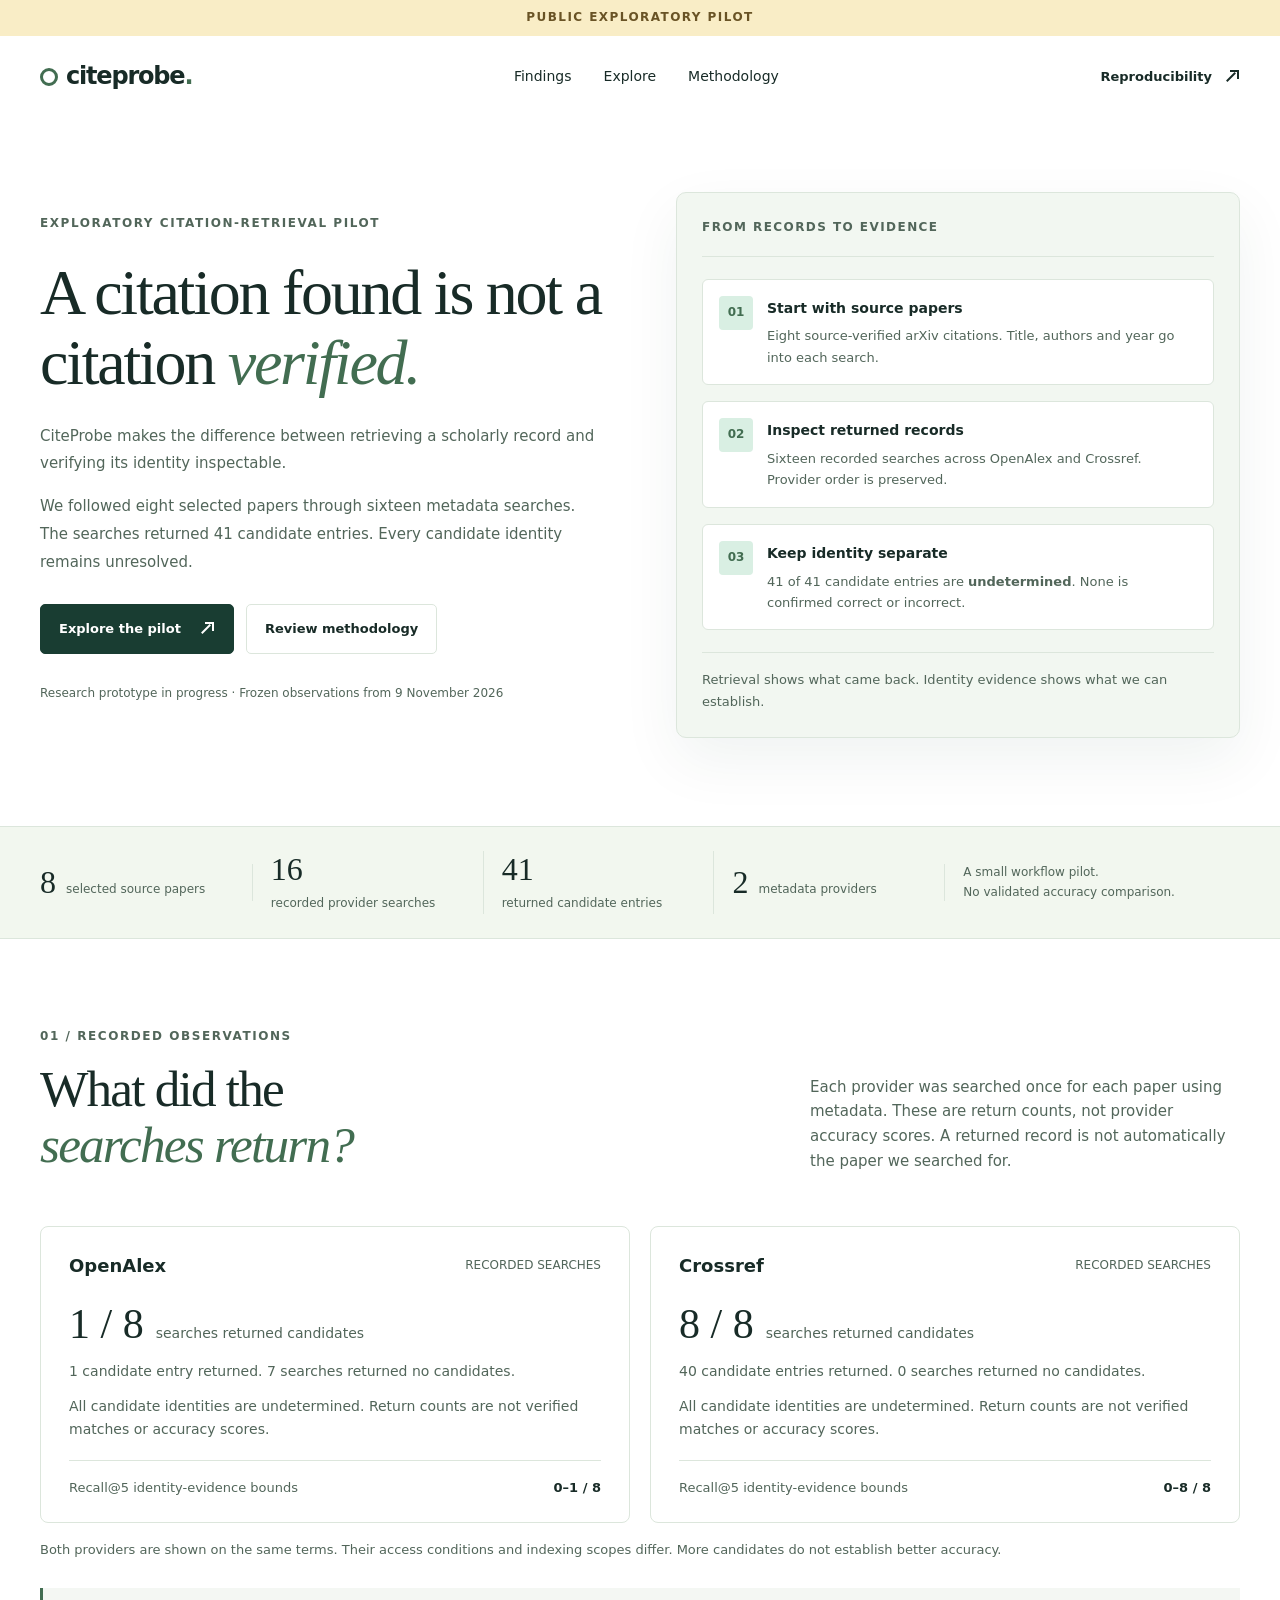
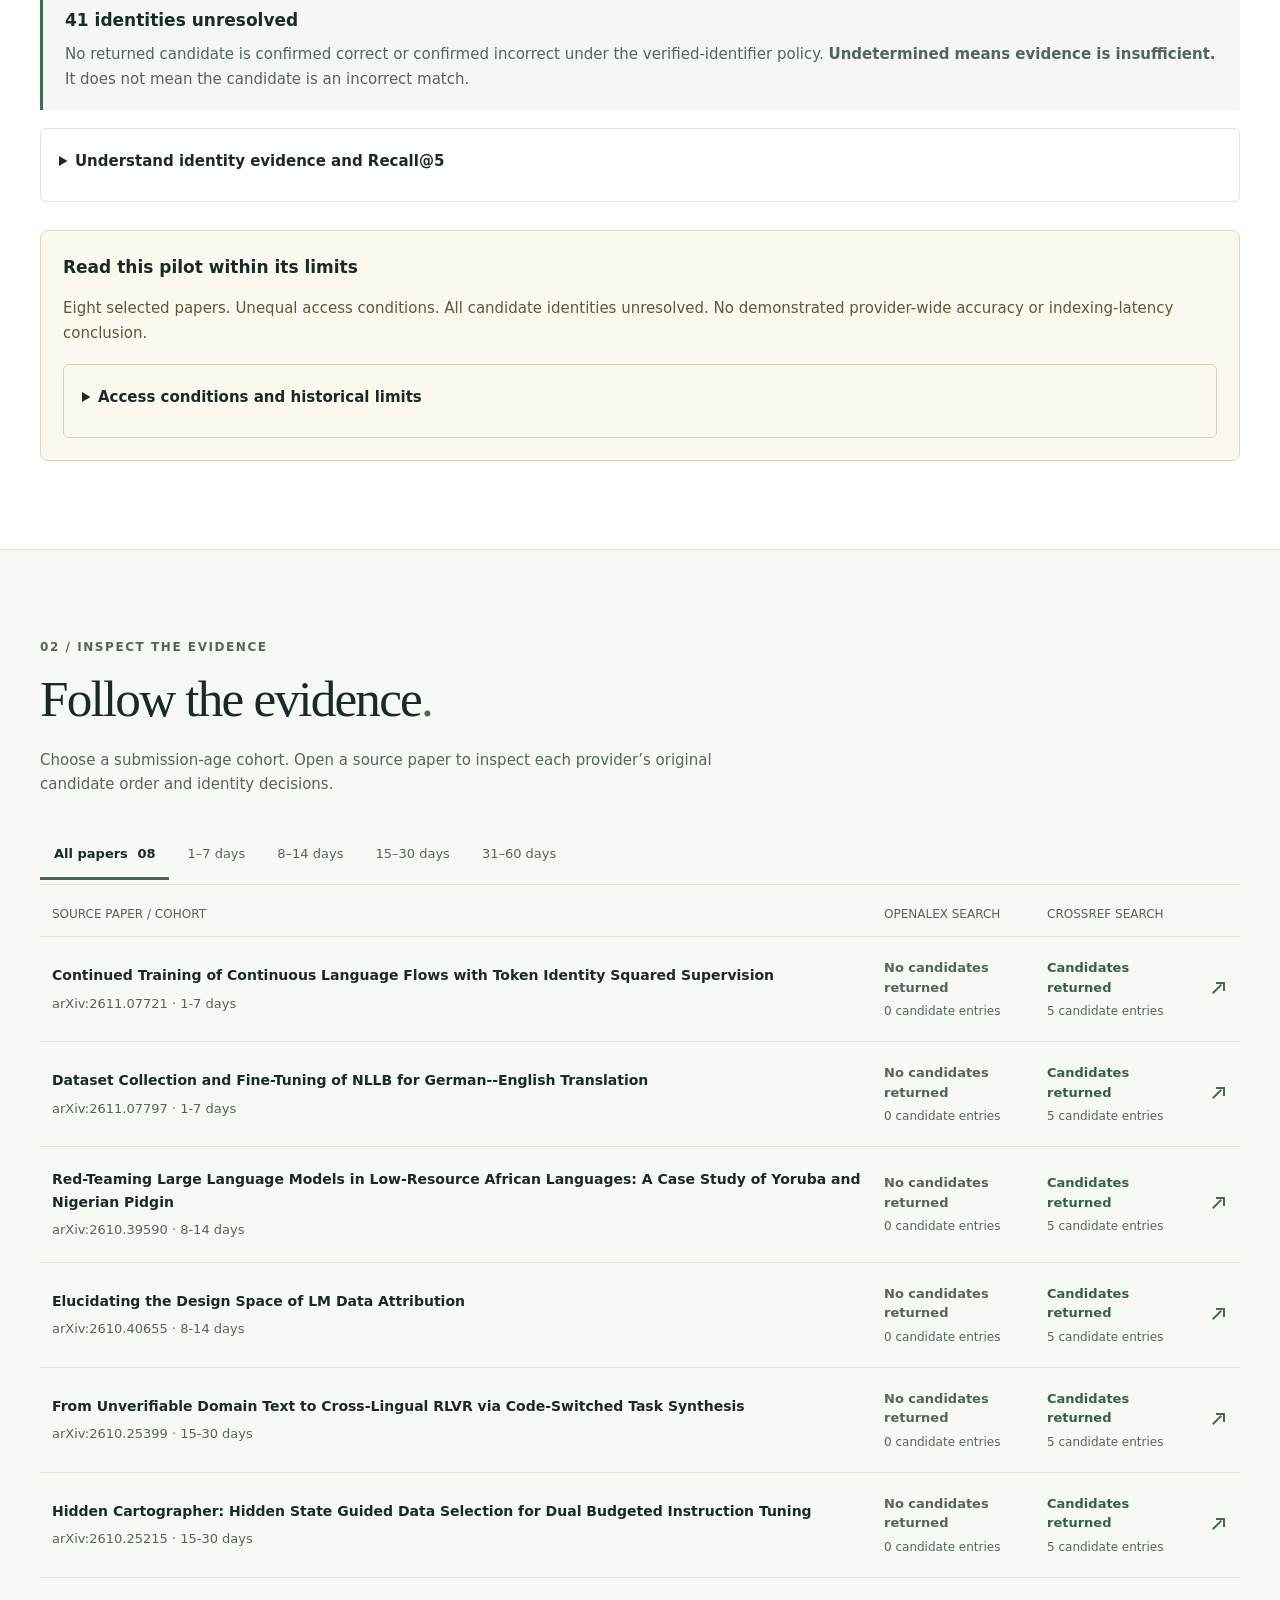
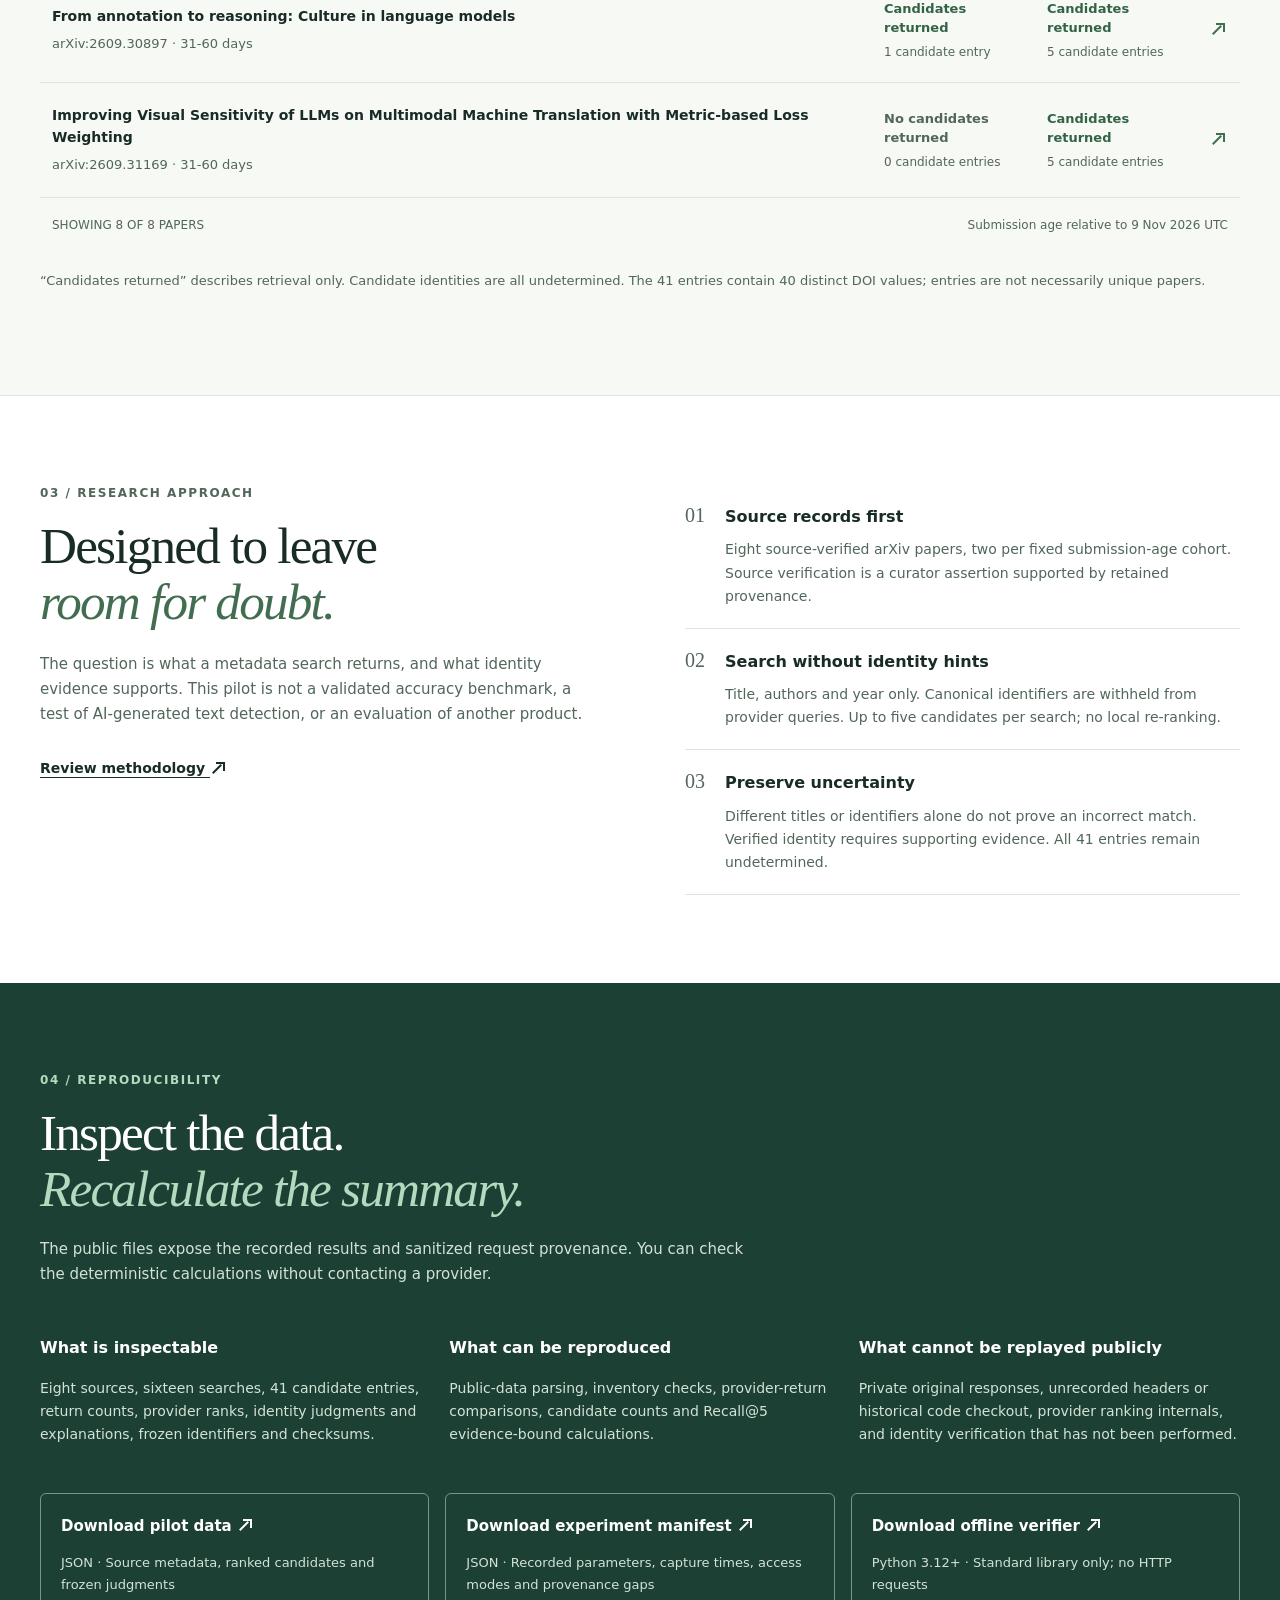
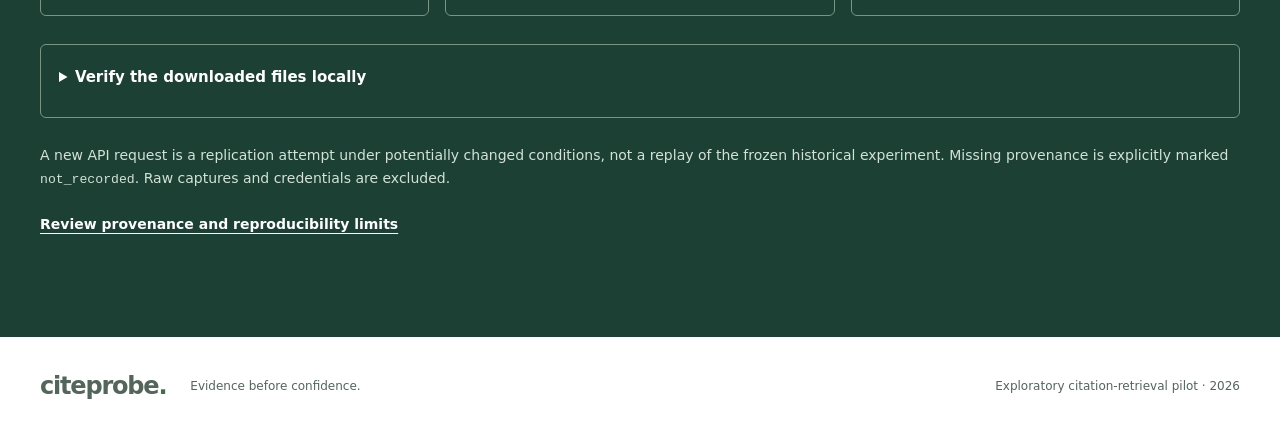
==== commit 63918530: "feat: improve CiteProbe reproducibility and research presentation" ====
--- a/public-demo/index.html
+++ b/public-demo/index.html
@@ -2,21 +2,86 @@
 <html lang="en">
 <head>
   <meta charset="utf-8"><meta name="viewport" content="width=device-width, initial-scale=1">
-  <meta name="description" content="An exploratory benchmark for citation retrieval reliability.">
-  <title>CiteProbe — Evidence before confidence</title>
+  <meta name="description" content="An exploratory citation-retrieval pilot. Inspect 16 recorded searches and 41 candidate entries, all with unresolved identity.">
+  <title>CiteProbe — Exploratory citation-retrieval pilot</title>
   <link rel="stylesheet" href="style.css">
 </head>
 <body>
+  <a class="skip-link" href="#top">Skip to main content</a>
   <div class="review-banner">PUBLIC EXPLORATORY PILOT</div>
-  <header class="nav wrap"><a class="brand" href="#top"><span class="brand-icon">✳</span> citeprobe<span class="brand-dot">.</span></a><nav aria-label="Main navigation"><a href="#findings">Findings</a><a href="#explore">Explore</a><a href="#methodology">Methodology</a></nav><a class="nav-link" href="#reproduce">Reproducibility <span>↗</span></a></header>
-  <main id="top">
-    <section class="hero wrap"><div class="hero-copy"><div class="eyebrow"><span class="pulse"></span> OPEN RESEARCH · EXPLORATORY PILOT</div><h1>A citation found is not a citation <em>verified.</em></h1><p>When scholarly metadata is incomplete or imperfect, what do retrieval systems actually return? CiteProbe follows the evidence, from the search to the identity decision.</p><div class="hero-actions"><a class="button primary" href="#explore">Explore the pilot <span>↗</span></a><a class="button quiet" href="#methodology">Read our approach <span>↓</span></a></div><div class="hero-foot"><span class="avatar-stack">✳</span><span>Built for transparent evaluation<br><strong>Research prototype in progress</strong></span></div></div><div class="hero-card" aria-label="Illustration of a retrieval and verification workflow"><div class="card-top"><span>THE IDENTITY GAP</span><span>01 / 03</span></div><div class="diagram"><div class="diagram-node"><span class="node-icon">⌕</span><div><strong>Search a citation</strong><small>Title · authors · year</small></div><span class="tag pale">METADATA</span></div><div class="line"><span>↓</span></div><div class="diagram-node"><span class="node-icon mint">▤</span><div><strong>Retrieve candidates</strong><small>Provider-ranked records</small></div><span class="tag pale">FOUND</span></div><div class="line"><span>↓</span></div><div class="diagram-node featured"><span class="node-icon dark">≋</span><div><strong>Verify identity</strong><small>Evidence, not resemblance</small></div><span class="tag light">UNDETERMINED</span></div></div><div class="card-bottom"><span class="asterisk">✳</span><p>Retrieval tells us what came back.<br><strong>Identity tells us what we can prove.</strong></p></div></div></section>
-    <section class="strip"><div class="wrap strip-inner"><div><strong>8</strong><span>verified papers</span></div><div><strong>2</strong><span>bibliographic providers</span></div><div><strong>16</strong><span>recorded searches</span></div><div><strong>4</strong><span>submission-age cohorts</span></div><div class="strip-note">A small workflow pilot.<br>Not a population-wide benchmark.</div></div></section>
-    <section id="findings" class="section wrap"><div class="section-heading"><div><div class="eyebrow">01 / THE SIGNAL</div><h2>The gap between<br><em>results and certainty.</em></h2></div><p>Sixteen metadata-only searches, one for each paper and provider. The results reveal what was returned—not whether every candidate represents the same scholarly work.</p></div><div id="comparison" class="comparison" aria-live="polite"><div class="loading">Loading verified evaluation…</div></div><p class="caption">Identity-evidence bounds are not confidence intervals. A no-result search does not establish absence from a provider’s database.</p></section>
-    <section id="explore" class="explore-section"><div class="wrap section"><div class="explore-head"><div><div class="eyebrow">02 / INVESTIGATE</div><h2>Follow the evidence<span class="accent">.</span></h2><p>Choose a cohort, then inspect the provider’s ranked candidates.</p></div><div class="legend"><span><i class="dot mint-dot"></i> Candidates returned</span><span><i class="dot grey-dot"></i> No candidates</span><span><i class="dot amber-dot"></i> Identity undetermined</span></div></div><div class="toolbar"><div class="tabs" role="group" aria-label="Filter by submission-age cohort"><button class="active" data-cohort="all" aria-pressed="true">All papers <span>08</span></button><button data-cohort="1-7" aria-pressed="false">1–7 days</button><button data-cohort="8-14" aria-pressed="false">8–14 days</button><button data-cohort="15-30" aria-pressed="false">15–30 days</button><button data-cohort="31-60" aria-pressed="false">31–60 days</button></div><span class="toolbar-note">SUBMISSION AGE <span>ⓘ</span></span></div><div class="table-head"><span>PAPER / COHORT</span><span>OPENALEX</span><span>CROSSREF</span><span></span></div><div id="papers" class="papers" aria-live="polite"><div class="loading">Loading papers…</div></div><div class="table-footer"><span id="paper-count">—</span><span>REFERENCE DATE · 09 NOV 2026</span></div></div></section>
-    <section id="methodology" class="section wrap methodology"><div><div class="eyebrow">03 / METHODOLOGY</div><h2>Designed to leave<br><em>room for doubt.</em></h2><p>A missing search result is an observation. A returned candidate is a possibility. A verified identity requires evidence that connects the records.</p><a class="text-link" href="methodology.html">Read the methodology <span>↗</span></a></div><div class="principles"><article><span>01</span><div><h3>Ground truth first</h3><p>Eight source-verified arXiv papers, selected from fixed submission-age cohorts.</p></div></article><article><span>02</span><div><h3>Search without shortcuts</h3><p>Title, authors and year only. Canonical identifiers are withheld from provider queries.</p></div></article><article><span>03</span><div><h3>Keep uncertainty visible</h3><p>Identity judgments use verified identifiers or supported mappings. Similar text alone is not proof.</p></div></article></div></section>
-    <section id="reproduce" class="repro"><div class="wrap repro-inner"><div><div class="eyebrow">04 / REPRODUCIBILITY</div><h2>Research you can <em>trace.</em></h2><p>Explore the pilot data export and methods. Original captures are excluded from this public site.</p></div><div class="repro-actions"><a class="button white" href="data.json" download>Download data <span>↓</span></a><a class="button outline" href="methodology.html">View methods <span>↗</span></a></div></div></section>
-  </main><footer class="wrap footer"><a class="brand" href="#top"><span class="brand-icon">✳</span> citeprobe<span class="brand-dot">.</span></a><span>Evidence before confidence.</span><span>EXPLORATORY RESEARCH · 2026</span></footer>
-  <dialog id="detail" aria-labelledby="detail-title"><div class="dialog-header"><span class="eyebrow">CANDIDATE INSPECTION</span><button id="close-detail" class="close" aria-label="Close details">×</button></div><div id="detail-content"></div></dialog>
+  <header class="nav wrap">
+    <a class="brand" href="#top"><span class="brand-icon" aria-hidden="true"></span>citeprobe<span class="brand-dot">.</span></a>
+    <nav aria-label="Main navigation"><a href="#findings">Findings</a><a href="#explore">Explore</a><a href="#methodology">Methodology</a></nav>
+    <a class="nav-link" href="#reproduce">Reproducibility <span class="icon-arrow" aria-hidden="true"></span></a>
+  </header>
+  <main id="top" tabindex="-1">
+    <section class="hero wrap" aria-labelledby="hero-title">
+      <div class="hero-copy">
+        <div class="eyebrow">EXPLORATORY CITATION-RETRIEVAL PILOT</div>
+        <h1 id="hero-title">A citation found is not a citation <em>verified.</em></h1>
+        <p>CiteProbe makes the difference between retrieving a scholarly record and verifying its identity inspectable.</p>
+        <p>We followed eight selected papers through sixteen metadata searches. The searches returned 41 candidate entries. Every candidate identity remains unresolved.</p>
+        <div class="hero-actions"><a class="button primary" href="#explore">Explore the pilot <span class="icon-arrow" aria-hidden="true"></span></a><a class="button quiet" href="methodology.html">Review methodology</a></div>
+        <p class="hero-foot">Research prototype in progress · Frozen observations from 9 November 2026</p>
+      </div>
+      <div class="hero-card" aria-label="The three stages of the pilot">
+        <div class="card-top">FROM RECORDS TO EVIDENCE</div>
+        <ol class="workflow">
+          <li><span class="node-icon" aria-hidden="true">01</span><div><strong>Start with source papers</strong><p>Eight source-verified arXiv citations. Title, authors and year go into each search.</p></div></li>
+          <li><span class="node-icon" aria-hidden="true">02</span><div><strong>Inspect returned records</strong><p>Sixteen recorded searches across OpenAlex and Crossref. Provider order is preserved.</p></div></li>
+          <li><span class="node-icon" aria-hidden="true">03</span><div><strong>Keep identity separate</strong><p>41 of 41 candidate entries are <strong>undetermined</strong>. None is confirmed correct or incorrect.</p></div></li>
+        </ol>
+        <p class="card-bottom">Retrieval shows what came back. Identity evidence shows what we can establish.</p>
+      </div>
+    </section>
+    <section class="strip" aria-label="Pilot scope"><div class="wrap strip-inner">
+      <div><strong>8</strong><span>selected source papers</span></div><div><strong>16</strong><span>recorded provider searches</span></div><div><strong>41</strong><span>returned candidate entries</span></div><div><strong>2</strong><span>metadata providers</span></div><p class="strip-note">A small workflow pilot.<br>No validated accuracy comparison.</p>
+    </div></section>
+    <section id="findings" class="section wrap" aria-labelledby="findings-title">
+      <div class="section-heading"><div><div class="eyebrow">01 / RECORDED OBSERVATIONS</div><h2 id="findings-title">What did the<br><em>searches return?</em></h2></div><p>Each provider was searched once for each paper using metadata. These are return counts, not provider accuracy scores. A returned record is not automatically the paper we searched for.</p></div>
+      <div id="comparison" class="comparison" aria-live="polite"><p class="loading">Loading recorded evaluation…</p></div>
+      <p class="caption">Both providers are shown on the same terms. Their access conditions and indexing scopes differ. More candidates do not establish better accuracy.</p>
+      <div class="evidence-note"><h3>41 identities unresolved</h3><p>No returned candidate is confirmed correct or confirmed incorrect under the verified-identifier policy. <strong>Undetermined means evidence is insufficient.</strong> It does not mean the candidate is an incorrect match.</p></div>
+      <details class="definitions"><summary>Understand identity evidence and Recall@5</summary><dl>
+        <dt>Identity evidence</dt><dd>Verified identifiers or supported mappings connecting a returned record to the source paper. Similar wording alone is not proof.</dd>
+        <dt>Recall@5 evidence bounds</dt><dd>Among the first five returned records, the lower count includes searches with a confirmed match. The upper count adds searches where a match remains possible but unresolved. Divide by eight searches per provider. These are identity-evidence bounds, not confidence intervals.</dd>
+        <dt>No candidates returned</dt><dd>The recorded query returned an empty list. This does not establish absence from the provider’s database.</dd>
+      </dl></details>
+      <aside class="limitations" aria-labelledby="limits-title"><h3 id="limits-title">Read this pilot within its limits</h3><p>Eight selected papers. Unequal access conditions. All candidate identities unresolved. No demonstrated provider-wide accuracy or indexing-latency conclusion.</p><details><summary>Access conditions and historical limits</summary><p>One OpenAlex search was anonymous; seven used an API key. All eight Crossref searches were anonymous. Access conditions changed alongside paper identity, limiting direct comparability. The selected cs.CL sample does not support population-level conclusions. Raw captures are private, so historical reproducibility is partial.</p><a class="text-link" href="methodology.html#limitations">Read the detailed limitations</a></details></aside>
+    </section>
+    <section id="explore" class="explore-section" aria-labelledby="explore-title"><div class="wrap section">
+      <div class="explore-head"><div><div class="eyebrow">02 / INSPECT THE EVIDENCE</div><h2 id="explore-title">Follow the evidence<span class="accent">.</span></h2><p>Choose a submission-age cohort. Open a source paper to inspect each provider’s original candidate order and identity decisions.</p></div></div>
+      <div class="toolbar"><div class="tabs" role="group" aria-label="Filter by submission-age cohort">
+        <button class="active" data-cohort="all" aria-pressed="true">All papers <span>08</span></button><button data-cohort="1-7" aria-pressed="false">1–7 days</button><button data-cohort="8-14" aria-pressed="false">8–14 days</button><button data-cohort="15-30" aria-pressed="false">15–30 days</button><button data-cohort="31-60" aria-pressed="false">31–60 days</button>
+      </div></div>
+      <div class="table-head" aria-hidden="true"><span>SOURCE PAPER / COHORT</span><span>OPENALEX SEARCH</span><span>CROSSREF SEARCH</span><span></span></div>
+      <div id="papers" class="papers" aria-live="polite"><p class="loading">Loading papers…</p></div>
+      <div class="table-footer"><span id="paper-count">LOADING</span><span>Submission age relative to 9 Nov 2026 UTC</span></div>
+      <p class="caption">“Candidates returned” describes retrieval only. Candidate identities are all undetermined. The 41 entries contain 40 distinct DOI values; entries are not necessarily unique papers.</p>
+    </div></section>
+    <section id="methodology" class="section wrap methodology" aria-labelledby="method-title">
+      <div><div class="eyebrow">03 / RESEARCH APPROACH</div><h2 id="method-title">Designed to leave<br><em>room for doubt.</em></h2><p>The question is what a metadata search returns, and what identity evidence supports. This pilot is not a validated accuracy benchmark, a test of AI-generated text detection, or an evaluation of another product.</p><a class="text-link" href="methodology.html">Review methodology <span class="icon-arrow" aria-hidden="true"></span></a></div>
+      <div class="principles"><article><span aria-hidden="true">01</span><div><h3>Source records first</h3><p>Eight source-verified arXiv papers, two per fixed submission-age cohort. Source verification is a curator assertion supported by retained provenance.</p></div></article><article><span aria-hidden="true">02</span><div><h3>Search without identity hints</h3><p>Title, authors and year only. Canonical identifiers are withheld from provider queries. Up to five candidates per search; no local re-ranking.</p></div></article><article><span aria-hidden="true">03</span><div><h3>Preserve uncertainty</h3><p>Different titles or identifiers alone do not prove an incorrect match. Verified identity requires supporting evidence. All 41 entries remain undetermined.</p></div></article></div>
+    </section>
+    <section id="reproduce" class="repro" aria-labelledby="repro-title"><div class="wrap section">
+      <div class="eyebrow">04 / REPRODUCIBILITY</div><h2 id="repro-title">Inspect the data.<br><em>Recalculate the summary.</em></h2><p class="repro-intro">The public files expose the recorded results and sanitized request provenance. You can check the deterministic calculations without contacting a provider.</p>
+      <div class="repro-grid">
+        <article><h3>What is inspectable</h3><p>Eight sources, sixteen searches, 41 candidate entries, return counts, provider ranks, identity judgments and explanations, frozen identifiers and checksums.</p></article>
+        <article><h3>What can be reproduced</h3><p>Public-data parsing, inventory checks, provider-return comparisons, candidate counts and Recall@5 evidence-bound calculations.</p></article>
+        <article><h3>What cannot be replayed publicly</h3><p>Private original responses, unrecorded headers or historical code checkout, provider ranking internals, and identity verification that has not been performed.</p></article>
+      </div>
+      <div class="download-grid">
+        <a class="download-card" href="data.json" download="data.json"><strong>Download pilot data <span class="icon-arrow" aria-hidden="true"></span></strong><span>JSON · Source metadata, ranked candidates and frozen judgments</span></a>
+        <a class="download-card" href="experiment-manifest.json" download="experiment-manifest.json"><strong>Download experiment manifest <span class="icon-arrow" aria-hidden="true"></span></strong><span>JSON · Recorded parameters, capture times, access modes and provenance gaps</span></a>
+        <a class="download-card" href="verify.py" download="verify.py"><strong>Download offline verifier <span class="icon-arrow" aria-hidden="true"></span></strong><span>Python 3.12+ · Standard library only; no HTTP requests</span></a>
+      </div>
+      <details class="repro-instructions"><summary>Verify the downloaded files locally</summary><p>Save all three files in one folder, then run:</p><pre><code>python verify.py data.json experiment-manifest.json</code></pre><p>The verifier checks the data checksum, source/search inventory, rankings and judgments, then prints provider counts and evidence-bound counts. It checks consistency, not independent authenticity or identity.</p></details>
+      <p class="repro-caution">A new API request is a replication attempt under potentially changed conditions, not a replay of the frozen historical experiment. Missing provenance is explicitly marked <code>not_recorded</code>. Raw captures and credentials are excluded.</p>
+      <a class="text-link" href="methodology.html#reproducibility">Review provenance and reproducibility limits</a>
+    </div></section>
+  </main>
+  <footer class="wrap footer"><a class="brand" href="#top">citeprobe<span class="brand-dot">.</span></a><span>Evidence before confidence.</span><span>Exploratory citation-retrieval pilot · 2026</span></footer>
+  <dialog id="detail" aria-labelledby="detail-title" aria-describedby="detail-description"><div class="dialog-header"><span class="eyebrow">CANDIDATE INSPECTION</span><button id="close-detail" class="close" aria-label="Close candidate details" autofocus>×</button></div><p id="detail-description" class="visually-hidden">Inspect the source paper separately from returned records. All candidate identities are undetermined, not confirmed incorrect. Escape closes this dialog.</p><div id="detail-content"></div></dialog>
   <script src="app.js" defer></script>
-</body></html>
+</body>
+</html>
--- a/public-demo/style.css
+++ b/public-demo/style.css
@@ -1,80 +1,201 @@
-:root{--ink:#182b27;--muted:#65746d;--mint:#d9efe3;--lime:#c8e9ae;--line:#e4eae3;--cream:#f7f9f4;--dark:#193d32}*{box-sizing:border-box}html{scroll-behavior:smooth}body{margin:0;font-family:'DM Sans',sans-serif;color:var(--ink);background:#fff;font-size:15px}a{color:inherit;text-decoration:none}button{font:inherit;cursor:pointer}.wrap{width:min(1200px,calc(100% - 64px));margin:auto}.review-banner{text-align:center;background:#f9edc6;color:#695325;padding:8px;font-size:10px;letter-spacing:.12em;font-weight:700}.review-banner span{margin:0 8px}.nav{height:78px;display:flex;align-items:center;justify-content:space-between}.brand{font-weight:700;font-size:23px;letter-spacing:-1.5px}.brand-icon{font-size:25px;color:#4f9873;margin-right:5px}.brand-dot,.accent{color:#74b58d}.nav nav{display:flex;gap:35px;font-size:13px;color:#465850}.nav-link{font-size:12px;font-weight:700}.nav-link span{margin-left:12px;color:#6ba381}.hero{display:grid;grid-template-columns:1fr 1fr;gap:80px;align-items:center;padding:83px 0 90px}.eyebrow{font-size:10px;letter-spacing:.16em;color:#59866c;font-weight:700}.pulse{display:inline-block;width:7px;height:7px;border-radius:50%;background:#70b88c;margin-right:7px}.hero h1,.section h2,.repro h2{font-family:'DM Serif Display',Georgia,serif;font-weight:400;letter-spacing:-.035em;line-height:1.05}.hero h1{font-size:clamp(49px,5.1vw,72px);margin:25px 0 22px;max-width:600px}.hero h1 em,.section h2 em{font-weight:400;color:#6d9b7b}.hero-copy>p,.section-heading>p,.methodology>div>p{color:var(--muted);font-size:15px;line-height:1.8;max-width:510px}.hero-actions{display:flex;gap:12px;margin:30px 0 36px}.button{display:inline-flex;align-items:center;justify-content:space-between;gap:32px;padding:15px 19px;border-radius:5px;font-size:12px;font-weight:700}.button.primary{background:var(--dark);color:white}.button.quiet{border:1px solid #dce5dc}.button:hover{transform:translateY(-2px)}.hero-foot{display:flex;align-items:center;gap:11px;font-size:10px;color:#829087;line-height:1.5}.hero-foot strong{color:#516b5b}.avatar-stack{display:grid;place-items:center;width:32px;height:32px;background:#e7f3e8;border-radius:50%;color:#639478;font-size:18px}.hero-card{background:#f2f7f1;border:1px solid #e0eadf;border-radius:8px;padding:24px 27px 23px;box-shadow:0 24px 65px #153c2812;position:relative}.hero-card:before{content:'';position:absolute;z-index:-1;background:#e1efdf;inset:25px -18px -16px 28px;border-radius:8px}.card-top{display:flex;justify-content:space-between;color:#8a9f8d;font-size:9px;letter-spacing:.15em;font-weight:700;border-bottom:1px solid #dfe9dd;padding-bottom:17px}.diagram{padding:27px 8px}.diagram-node{background:#fff;border:1px solid #e1eae0;border-radius:5px;display:flex;align-items:center;gap:13px;padding:14px;box-shadow:0 4px 12px #173b2607}.node-icon{width:37px;height:37px;display:grid;place-items:center;background:#f1f5ef;border-radius:4px;font-size:20px}.node-icon.mint{background:#e0f2e5}.node-icon.dark{background:#badcc4;color:#255441}.diagram-node strong{display:block;font-size:12px}.diagram-node small{font-size:10px;color:#99a69c}.tag{margin-left:auto;font-size:8px;letter-spacing:.08em;font-weight:700;white-space:nowrap}.tag.pale{color:#83938a}.tag.light{color:#486f58;background:#dff0dd;padding:6px}.diagram-node.featured{border-color:#bbd8bd;background:#fbfefa}.line{height:27px;display:grid;place-items:center;color:#9ab8a2;font-size:13px}.card-bottom{border-top:1px solid #dfe9dd;padding-top:19px;display:flex;align-items:center;gap:12px;font-size:11px;color:#7c9181}.card-bottom p{margin:0;line-height:1.6}.card-bottom strong{color:#355b43}.asterisk{font-size:26px;color:#7bae8a}.strip{background:#f2f7ef;border-block:1px solid #e4eee1}.strip-inner{display:grid;grid-template-columns:repeat(4,1fr) 1.4fr;align-items:center;padding:25px 0;gap:20px}.strip-inner>div:not(.strip-note){border-right:1px solid #dfe8dc;display:flex;gap:11px;align-items:baseline}.strip strong{font-family:'DM Serif Display',Georgia,serif;font-size:30px;font-weight:400}.strip span,.strip-note{font-size:10px;color:#73867a}.strip-note{line-height:1.6}.section{padding:100px 0}.section-heading{display:flex;justify-content:space-between;align-items:end;gap:50px;margin-bottom:38px}.section h2,.repro h2{font-size:clamp(39px,4vw,54px);margin:15px 0 0}.section-heading>p{max-width:420px;margin:0}.comparison{display:grid;grid-template-columns:1fr 1fr;gap:18px}.provider-card{border:1px solid var(--line);border-radius:7px;padding:26px 29px}.provider-title{display:flex;align-items:center;justify-content:space-between}.provider-title h3{font-size:16px;margin:0}.provider-title span{font-size:9px;font-weight:700;color:#81a88b;letter-spacing:.1em}.provider-stats{display:flex;align-items:end;gap:9px;margin:24px 0 10px}.provider-stats strong{font:400 42px 'DM Serif Display',Georgia,serif}.provider-stats span{font-size:12px;color:#7d8c82;padding-bottom:8px}.bar{height:7px;background:#edf1eb;border-radius:20px;overflow:hidden}.bar span{display:block;height:100%;background:#8fc6a0}.provider-card p{font-size:12px;color:#738478;line-height:1.65;margin:15px 0 0}.provider-card .bounds{border-top:1px solid #edf1eb;margin-top:18px;padding-top:16px;display:flex;justify-content:space-between;font-size:11px;color:#6a7c70}.bounds b{color:#294c37}.caption{font-size:11px;color:#8a988e;margin:17px 0}.explore-section{background:#f7f9f5;border-block:1px solid #edf1eb}.explore-head{display:flex;justify-content:space-between;align-items:end;gap:20px}.explore-head p{color:#819086;font-size:13px}.legend{display:flex;gap:18px;flex-wrap:wrap;color:#809087;font-size:10px}.dot{display:inline-block;width:7px;height:7px;border-radius:50%;margin-right:5px}.mint-dot{background:#76ad87}.grey-dot{background:#b5c1b6}.amber-dot{background:#cdb572}.toolbar{margin-top:38px;border-bottom:1px solid #dfe7dc;display:flex;justify-content:space-between;align-items:center}.tabs{display:flex;gap:4px;overflow-x:auto}.tabs button{border:0;background:none;color:#849188;padding:14px 15px;font-size:11px;white-space:nowrap;border-bottom:2px solid transparent}.tabs button.active{color:#254a35;border-color:#6ca37a;font-weight:700}.tabs button span{color:#9ba99e;margin-left:4px}.toolbar-note{white-space:nowrap;font-size:9px;letter-spacing:.08em;color:#9ba99d}.table-head,.paper-row{display:grid;grid-template-columns:minmax(0,1fr) 130px 130px 22px;gap:20px;align-items:center}.table-head{padding:19px 14px 12px;color:#9ca99e;font-weight:700;letter-spacing:.1em;font-size:9px}.paper-row{width:100%;text-align:left;border:0;border-top:1px solid #e7ede5;background:transparent;padding:19px 14px;color:var(--ink)}.paper-row:hover{background:#eef5ed}.paper-title{font-weight:700;font-size:12px;line-height:1.5}.paper-meta{font-size:10px;color:#96a399;margin-top:5px}.status{font-size:10px;font-weight:700}.status.found{color:#4f8865}.status.empty{color:#9aa79c}.status small{font-weight:400;color:#a5afa5;display:block;margin-top:4px}.arrow{color:#91a394}.table-footer{border-top:1px solid #e1e9df;padding:18px 14px;display:flex;justify-content:space-between;color:#a2aea4;font-size:9px;letter-spacing:.08em}.methodology{display:grid;grid-template-columns:1fr 1fr;gap:110px}.methodology>div>p{margin:25px 0}.text-link{font-size:12px;font-weight:700;border-bottom:1px solid #b2cab5;padding-bottom:7px}.text-link span{margin-left:25px}.principles article{display:flex;gap:27px;border-bottom:1px solid var(--line);padding:18px 0}.principles article:first-child{padding-top:0}.principles article>span{font-family:'DM Serif Display',serif;font-size:19px;color:#a8c8ae}.principles h3{font-size:14px;margin:1px 0 8px}.principles p{font-size:12px;line-height:1.7;color:#8a998e;margin:0}.repro{background:#1d4034;color:white}.repro-inner{padding:62px 0;display:flex;align-items:center;justify-content:space-between;gap:40px}.repro h2{font-size:44px}.repro h2 em{color:#aad1b1}.repro p{color:#b5c9bb;line-height:1.7;font-size:12px;max-width:500px}.repro-actions{display:flex;gap:10px}.button.white{background:#fff;color:#244739}.button.outline{border:1px solid #6c8978;color:white}.footer{display:flex;align-items:center;gap:35px;padding:32px 0}.footer>span{font-size:10px;color:#a4b0a5}.footer>span:last-child{margin-left:auto;letter-spacing:.1em}dialog{border:0;border-radius:8px;padding:28px;width:min(650px,calc(100% - 30px));max-height:85vh;box-shadow:0 30px 90px #142b2080}dialog::backdrop{background:#102a20a6}.dialog-header{display:flex;justify-content:space-between}.close{border:0;background:#f1f5ef;width:32px;height:32px;border-radius:50%;font-size:22px;color:#41614c}#detail-content h2{font:400 30px 'DM Serif Display',serif;margin:15px 0 8px}#detail-content p{color:#76867a;font-size:12px;line-height:1.7}.candidate{border-top:1px solid #e5ebe4;padding:16px 0}.candidate h3{font-size:13px;line-height:1.5;margin:6px 0}.candidate .candidate-label{font-size:9px;letter-spacing:.08em;color:#9a8143;font-weight:700}.candidate p{margin:4px 0}.error,.loading{padding:30px;color:#829387}.error{color:#a15342}button:focus-visible,a:focus-visible{outline:3px solid #84bfa0;outline-offset:3px}@media(max-width:800px){.wrap{width:min(100% - 36px,1200px)}.nav nav{display:none}.nav-link{font-size:11px}.hero{grid-template-columns:1fr;gap:45px;padding:55px 0 70px}.hero-card{margin-right:15px}.strip-inner{grid-template-columns:repeat(2,1fr)}.strip-note{grid-column:span 2}.strip-inner>div:nth-child(2){border:0}.section{padding:70px 0}.section-heading,.explore-head{display:block}.section-heading>p{margin-top:20px}.comparison{grid-template-columns:1fr}.legend{margin-top:22px}.toolbar-note{display:none}.table-head,.paper-row{grid-template-columns:minmax(0,1fr) 78px 78px 12px;gap:8px}.table-head{font-size:8px}.status{font-size:9px}.paper-row{padding:16px 5px}.methodology{grid-template-columns:1fr;gap:45px}.repro-inner{display:block}.repro-actions{margin-top:25px}.footer{gap:15px;flex-wrap:wrap}.footer>span:last-child{margin-left:0;width:100%}}@media(max-width:420px){.hero h1{font-size:47px}.hero-actions{flex-wrap:wrap}.table-head,.paper-row{grid-template-columns:minmax(0,1fr) 68px 68px 10px;gap:5px}.status small{font-size:8px}.repro-actions{flex-wrap:wrap}}
+:root { --ink:#182b27; --muted:#52665a; --mint:#d9efe3; --line:#dce6dc; --cream:#f7f9f4; --dark:#193d32; --green:#426d51; --amber:#725b23; }
+* { box-sizing:border-box; }
+html { scroll-behavior:smooth; scroll-padding-top:24px; }
+body { margin:0; font-family:system-ui,-apple-system,"Segoe UI",sans-serif; color:var(--ink); background:#fff; font-size:0.9375rem; line-height:1.65; }
+a { color:inherit; text-underline-offset:4px; }
+button { font:inherit; cursor:pointer; }
+a,button { -webkit-tap-highlight-color:transparent; }
+button:focus-visible,a:focus-visible,summary:focus-visible { outline:3px solid #255d40; outline-offset:4px; }
+.wrap { width:min(1200px,calc(100% - 64px)); margin-inline:auto; }
+.review-banner { text-align:center; background:#f9edc6; color:#695325; padding:8px 18px; font-size:0.75rem; letter-spacing:.12em; font-weight:700; }
+.skip-link { position:absolute; top:8px; left:8px; transform:translateY(-180%); z-index:20; background:white; padding:12px; border:2px solid var(--dark); }
+.skip-link:focus { transform:none; }
+.nav { min-height:82px; display:flex; align-items:center; justify-content:space-between; gap:16px; }
+.nav a { min-height:44px; display:inline-flex; align-items:center; text-decoration:none; }
+.nav nav { display:flex; gap:32px; font-size:0.875rem; }
+.nav nav a:hover,.nav-link:hover { text-decoration:underline; }
+.brand { display:inline-flex; align-items:center; font-weight:750; font-size:1.5rem; letter-spacing:-1.2px; text-decoration:none; }
+.brand-icon { width:18px; height:18px; border:3px solid var(--green); border-radius:50%; margin-right:8px; }
+.brand-dot,.accent { color:var(--green); }
+.nav-link { gap:12px; font-size:0.8125rem; font-weight:650; }
+.icon-arrow { display:inline-block; width:16px; height:16px; position:relative; flex:0 0 16px; vertical-align:middle; }
+.icon-arrow::before { content:""; position:absolute; width:12px; height:2px; background:currentColor; top:7px; left:1px; transform:rotate(-45deg); }
+.icon-arrow::after { content:""; position:absolute; width:7px; height:7px; border-top:2px solid currentColor; border-right:2px solid currentColor; right:1px; top:1px; }
+.hero { display:grid; grid-template-columns:minmax(0,1fr) minmax(0,1fr); gap:72px; align-items:center; padding:74px 0 88px; }
+.hero > *,.comparison > *,.methodology > *,.paper-row > *, .workflow li > div { min-width:0; }
+.eyebrow { font-size:0.75rem; letter-spacing:.13em; color:var(--muted); font-weight:700; }
+h1,h2 { font-family:Georgia,"Times New Roman",serif; font-weight:400; letter-spacing:-.035em; line-height:1.1; }
+.hero h1 { font-size:clamp(3rem,5vw,4.375rem); margin:24px 0; }
+h1 em,h2 em { color:var(--green); font-weight:400; }
+.hero-copy > p { color:var(--muted); max-width:560px; line-height:1.85; }
+.hero-actions { display:flex; flex-wrap:wrap; gap:12px; margin:28px 0; }
+.button { display:inline-flex; align-items:center; justify-content:space-between; gap:18px; min-height:46px; padding:13px 18px; border-radius:5px; font-size:0.8125rem; font-weight:700; text-decoration:none; border:1px solid var(--line); }
+.button.primary { background:var(--dark); color:white; border-color:var(--dark); }
+.button:hover { text-decoration:underline; }
+.hero-foot { font-size:0.75rem; }
+.hero-card { background:#f2f7f1; border:1px solid var(--line); border-radius:10px; padding:25px; box-shadow:0 22px 60px #153c2810; }
+.card-top { color:var(--muted); font-size:0.75rem; letter-spacing:.12em; font-weight:700; border-bottom:1px solid var(--line); padding-bottom:18px; }
+.workflow { padding:0; margin:22px 0; list-style:none; display:grid; gap:16px; }
+.workflow li { display:flex; align-items:start; gap:14px; border:1px solid var(--line); border-radius:6px; padding:16px; background:#fff; }
+.node-icon { display:grid; place-items:center; width:34px; height:34px; flex:0 0 34px; color:var(--green); background:var(--mint); font-size:0.75rem; border-radius:4px; font-weight:700; }
+.workflow strong { font-size:0.875rem; }
+.workflow p { margin:5px 0 0; font-size:0.8125rem; color:var(--muted); }
+.workflow p strong { font-size:inherit; }
+.card-bottom { padding-top:16px; border-top:1px solid var(--line); color:var(--muted); margin:0; font-size:0.8125rem; }
+.strip { background:#f2f7ef; border-block:1px solid var(--line); }
+.strip-inner { display:grid; grid-template-columns:repeat(4,minmax(0,1fr)) 1.3fr; align-items:center; gap:18px; padding:24px 0; }
+.strip-inner > div { display:flex; align-items:baseline; flex-wrap:wrap; gap:6px 10px; border-right:1px solid var(--line); padding-right:10px; }
+.strip strong { font:400 2rem Georgia,serif; }
+.strip span,.strip-note { font-size:0.75rem; color:var(--muted); }
+.strip-note { margin:0; }
+.section { padding:88px 0; }
+.section-heading { display:flex; align-items:end; justify-content:space-between; gap:48px; margin-bottom:32px; }
+.section h2 { font-size:clamp(2.25rem,4vw,3.25rem); margin:14px 0 20px; }
+.section-heading > p { color:var(--muted); max-width:430px; margin:0 0 20px; }
+.comparison { display:grid; grid-template-columns:repeat(2,minmax(0,1fr)); gap:20px; }
+.provider-card { border:1px solid var(--line); border-radius:8px; padding:24px 28px; background:white; }
+.provider-title { display:flex; justify-content:space-between; align-items:center; flex-wrap:wrap; gap:8px; }
+.provider-title h3 { margin:0; font-size:1.125rem; }
+.provider-title span { font-size:0.75rem; color:var(--muted); }
+.provider-stats { display:flex; flex-wrap:wrap; align-items:baseline; gap:8px 12px; margin:20px 0 12px; }
+.provider-stats strong { font:400 2.625rem Georgia,serif; }
+.provider-stats span,.provider-card p { font-size:0.875rem; color:var(--muted); }
+.provider-card p { margin:12px 0; }
+.bounds { border-top:1px solid var(--line); padding-top:16px; margin-top:18px; display:flex; justify-content:space-between; align-items:baseline; flex-wrap:wrap; gap:8px; font-size:0.8125rem; color:var(--muted); }
+.bounds b { color:var(--ink); white-space:nowrap; }
+.caption { font-size:0.8125rem; color:var(--muted); margin:16px 0; }
+.evidence-note { background:#f4f7f3; border-left:3px solid var(--green); padding:18px 22px; margin-top:28px; }
+.evidence-note h3,.limitations h3 { margin:0 0 8px; font-size:1.0625rem; }
+.evidence-note p { margin:0; color:var(--muted); }
+details { border:1px solid var(--line); border-radius:6px; padding:14px 18px; margin:18px 0; }
+summary { cursor:pointer; font-weight:650; min-height:30px; padding-block:6px; }
+details p:last-child { margin-bottom:4px; }
+dl { margin:18px 0 0; }
+dt { font-weight:700; margin-top:14px; }
+dd { margin:4px 0 14px; color:var(--muted); }
+.limitations { border:1px solid #e1d7b9; border-radius:8px; padding:22px; margin:28px 0 0; background:#fbf8ef; }
+.limitations p { color:#5d593c; }
+.limitations details { border-color:#d8cfb5; margin-bottom:0; }
+.explore-section { background:var(--cream); border-block:1px solid var(--line); }
+.explore-head p { max-width:680px; color:var(--muted); }
+.toolbar { margin-top:30px; border-bottom:1px solid var(--line); }
+.tabs { display:flex; flex-wrap:wrap; gap:4px; padding:4px 0; }
+.tabs button { min-height:46px; padding:12px 14px; font-size:0.8125rem; border:0; border-bottom:3px solid transparent; background:none; color:var(--muted); }
+.tabs button:hover { background:#e9f1e7; }
+.tabs button.active { color:var(--ink); border-color:var(--green); font-weight:700; }
+.tabs button span { margin-left:5px; }
+.table-head,.paper-row { display:grid; grid-template-columns:minmax(0,1fr) 145px 145px 18px; gap:18px; align-items:center; }
+.table-head { padding:20px 12px 12px; font-size:0.75rem; color:var(--muted); }
+.paper-row { width:100%; text-align:left; background:transparent; border:0; border-top:1px solid var(--line); padding:21px 12px; color:var(--ink); }
+.paper-row:hover { background:#edf4eb; }
+.paper-title { font-size:0.875rem; font-weight:700; line-height:1.6; }
+.paper-meta { color:var(--muted); font-size:0.8125rem; margin-top:6px; }
+.paper-title,.paper-meta,.candidate p,.source-record,.request-note { overflow-wrap:anywhere; }
+.status { font-size:0.8125rem; font-weight:650; line-height:1.5; }
+.status.found { color:#326347; }
+.status.empty { color:var(--muted); }
+.status small { display:block; font-size:0.75rem; font-weight:400; margin-top:5px; color:var(--muted); }
+.provider-name { display:none; }
+.arrow { color:var(--green); }
+.table-footer { display:flex; justify-content:space-between; flex-wrap:wrap; gap:10px; border-top:1px solid var(--line); padding:18px 12px; color:var(--muted); font-size:0.75rem; }
+.methodology { display:grid; grid-template-columns:repeat(2,minmax(0,1fr)); gap:90px; }
+.methodology > div > p { color:var(--muted); margin:22px 0; }
+.text-link { font-size:0.875rem; font-weight:650; display:inline-block; padding:8px 0; min-height:44px; }
+.principles article { display:flex; align-items:start; gap:20px; padding:20px 0; border-bottom:1px solid var(--line); }
+.principles article > span { color:var(--muted); font:400 1.25rem Georgia,serif; }
+.principles h3 { font-size:1rem; margin:0 0 8px; }
+.principles p { margin:0; font-size:0.875rem; color:var(--muted); }
+.repro { background:#1d4034; color:white; }
+.repro h2 { font-size:clamp(2.25rem,4vw,3.25rem); }
+.repro h2 em,.repro .eyebrow { color:#b5d9be; }
+.repro-intro { max-width:720px; color:#d3e2d7; }
+.repro-grid { display:grid; grid-template-columns:repeat(3,minmax(0,1fr)); gap:28px; margin:32px 0; }
+.repro-grid h3 { font-size:1rem; }
+.repro-grid p { color:#d3e2d7; font-size:0.875rem; }
+.download-grid { display:grid; grid-template-columns:repeat(3,minmax(0,1fr)); gap:16px; }
+.download-card { display:flex; flex-direction:column; gap:14px; padding:20px; border:1px solid #759783; border-radius:6px; text-decoration:none; }
+.download-card strong { font-size:0.9375rem; }
+.download-card > span { color:#d3e2d7; font-size:0.8125rem; }
+.download-card:hover { background:#2a5142; text-decoration:underline; }
+.repro details { border-color:#759783; margin-top:28px; }
+.repro-caution { color:#d3e2d7; font-size:0.875rem; margin-top:26px; }
+.repro a:focus-visible,.repro summary:focus-visible { outline-color:#d9efe3; }
+code { font-size:.94em; }
+pre { max-width:100%; white-space:pre-wrap; overflow-wrap:anywhere; padding:18px; border:1px solid currentColor; border-radius:5px; }
+.footer { display:flex; align-items:center; flex-wrap:wrap; gap:24px; padding:30px 0; font-size:0.75rem; color:var(--muted); }
+.footer > :last-child { margin-left:auto; }
+dialog { color:var(--ink); background:white; border:1px solid var(--line); border-radius:10px; padding:24px; width:min(740px,calc(100% - 24px)); max-height:85vh; box-shadow:0 24px 80px #142b2050; }
+dialog::backdrop { background:#102a20a6; }
+.dialog-header { display:flex; justify-content:space-between; align-items:center; gap:14px; position:sticky; top:-24px; background:white; padding:10px 0; z-index:1; }
+.close { width:44px; height:44px; flex:0 0 44px; border:1px solid var(--line); border-radius:50%; background:#f1f5ef; font-size:1.5625rem; color:var(--ink); }
+.source-record { padding:20px; border:1px solid var(--line); border-radius:6px; background:#f2f7f1; margin:12px 0 24px; }
+#detail-content h2 { font-size:clamp(1.5625rem,4vw,2.125rem); margin:12px 0; }
+#detail-content p { font-size:0.875rem; color:var(--muted); }
+#detail-content h3 { font-size:1.125rem; margin:22px 0 8px; }
+.provider-results { border-top:2px solid var(--line); margin-top:26px; }
+.candidate { border-top:1px solid var(--line); padding:20px 0; }
+.candidate h4 { font-size:1rem; margin:8px 0; line-height:1.6; }
+.candidate-label { color:var(--amber); font-size:0.75rem; font-weight:700; letter-spacing:.06em; }
+.candidate p { margin:8px 0; }
+.loading,.error { padding:24px; color:var(--muted); }
+.error { color:#8d3e2d; }
+.visually-hidden { position:absolute; width:1px; height:1px; padding:0; margin:-1px; overflow:hidden; clip-path:inset(50%); white-space:nowrap; }
+.method-page { max-width:850px; }
+.method-page h1 { font-size:clamp(2.625rem,6vw,4rem); margin:18px 0; }
+.method-lead { font-size:1.125rem; color:var(--muted); }
+.method-toc { display:flex; flex-wrap:wrap; gap:8px 20px; border-block:1px solid var(--line); padding:18px 0; margin:32px 0; }
+.method-toc a { min-height:44px; display:inline-flex; align-items:center; font-size:0.875rem; }
+.method-sections > section { padding:32px 0; border-bottom:1px solid var(--line); }
+.method-page .method-sections h2 { font-size:1.875rem; margin:12px 0 20px; }
+.method-sections p,.method-sections li { color:var(--muted); }
+.method-sections ul { padding-left:22px; }
+.method-sections li { margin:12px 0; }
+.method-sections .limitations { padding:24px; }
+.method-page > .button { margin-top:32px; }
+@media (max-width:800px) {
+  .wrap { width:calc(100% - 36px); }
+  .nav { flex-wrap:wrap; padding:12px 0; gap:4px 12px; }
+  .nav nav { order:3; width:100%; flex-wrap:wrap; gap:4px 20px; }
+  .nav-link { font-size:0.75rem; }
+  .hero { grid-template-columns:minmax(0,1fr); gap:36px; padding:48px 0 64px; }
+  .hero-card { padding:20px; }
+  .hero h1 { font-size:clamp(2.375rem,11vw,3.75rem); }
+  .strip-inner { grid-template-columns:repeat(2,minmax(0,1fr)); }
+  .strip-note { grid-column:1/-1; }
+  .section { padding:64px 0; }
+  .section-heading { display:block; }
+  .section-heading > p { max-width:100%; }
+  .comparison { grid-template-columns:minmax(0,1fr); }
+  .table-head,.paper-row { grid-template-columns:minmax(0,1fr) 112px 112px 16px; gap:10px; }
+  .methodology { grid-template-columns:minmax(0,1fr); gap:30px; }
+  .repro-grid,.download-grid { grid-template-columns:minmax(0,1fr); gap:12px; }
+  .repro-grid { gap:8px; }
+  .repro-grid article { border-bottom:1px solid #759783; }
+  .footer > :last-child { margin-left:0; }
+  .dialog-header { top:-18px; }
+  dialog { padding:18px; }
+}
+@media (max-width:600px) {
+  .table-head { display:none; }
+  .paper-row { grid-template-columns:minmax(0,1fr) minmax(0,1fr) 16px; gap:14px 8px; padding:20px 6px; }
+  .paper-row > :first-child { grid-column:1/-1; }
+  .provider-name { display:block; color:var(--muted); font-size:0.75rem; margin-bottom:5px; }
+  .provider-card { padding:22px 20px; }
+  .workflow li { padding:14px; gap:10px; }
+  .hero-card { padding:18px; }
+  .hero .button { width:100%; }
+  .section h2 { font-size:2.375rem; }
+  .method-page .method-sections h2 { font-size:1.75rem; }
+  .source-record { padding:16px; }
+}
+@media (prefers-reduced-motion:reduce) { html { scroll-behavior:auto; } }
 
-
-/* Readable research labels; muted greens retain AA text contrast on light surfaces. */
-.eyebrow, .hero-foot, .card-top, .diagram-node small, .tag.pale,
-.card-bottom, .strip span, .strip-note, .provider-title span,
-.provider-stats span, .provider-card p, .provider-card .bounds,
-.caption, .explore-head p, .legend, .tabs button, .tabs button span,
-.toolbar-note, .table-head, .paper-meta, .status.empty, .status small,
-.table-footer, .principles p, .footer > span, #detail-content p, .loading {
-  color: #52665a;
+h1,h2,h3,h4 { overflow-wrap:anywhere; }
+.status { overflow-wrap:anywhere; }
+summary { min-height:44px; }
+.candidate > a { display:inline-flex; align-items:center; min-height:44px; max-width:100%; overflow-wrap:anywhere; }
+.nav-link { max-width:100%; overflow-wrap:anywhere; }
+.source-authors { padding:6px 12px; margin:12px 0; }
+@media (max-width:600px) {
+  #detail-content .source-record h2 { font-size:1.375rem; line-height:1.25; }
 }
-.hero h1 em, .section h2 em { color: #426d51; }
-.status.found { color: #326347; }
-.candidate .candidate-label { color: #725b23; }
-.principles article > span { color: #52665a; }
-.repro .eyebrow { color: #b5d9be; }
-.review-banner, .eyebrow, .hero-foot, .card-top, .diagram-node small,
-.tag, .card-bottom, .strip span, .strip-note, .provider-title span,
-.provider-card .bounds, .caption, .legend, .tabs button, .toolbar-note,
-.table-head, .table-footer, .footer > span, .candidate .candidate-label {
-  font-size: 12px;
-}
-.paper-title, .paper-meta, .status { font-size: 13px; }
-.status small { font-size: 12px; }
-.provider-name { display: none; }
-.hero > *, .methodology > *, .comparison > *, .paper-row > *,
-.diagram-node > div, .principles article > div { min-width: 0; }
-.hero { grid-template-columns: minmax(0, 1fr) minmax(0, 1fr); }
-.paper-title, .paper-meta, #detail-content, .principles p { overflow-wrap: anywhere; }
-.provider-title, .provider-stats, .provider-card .bounds, .table-footer {
-  flex-wrap: wrap;
-  gap: 8px;
-}
-.tabs { flex-wrap: wrap; overflow-x: visible; }
-.tabs button, .nav a { min-height: 44px; }
-.nav a { display: inline-flex; align-items: center; }
-.close { min-width: 44px; min-height: 44px; flex-shrink: 0; }
-button:focus-visible, a:focus-visible {
-  outline: 3px solid #255d40;
-  outline-offset: 3px;
-}
-.repro a:focus-visible { outline-color: #d9efe3; }
-@media (prefers-reduced-motion: reduce) {
-  html { scroll-behavior: auto; }
-  .button:hover { transform: none; }
-}
-@media (max-width: 800px) {
-  .nav { height: auto; min-height: 78px; flex-wrap: wrap; gap: 4px 12px; padding: 12px 0; }
-  .nav nav { display: flex; order: 3; width: 100%; flex-wrap: wrap; gap: 4px 20px; }
-  .nav nav a { font-size: 14px; }
-  .nav-link { font-size: 12px; }
-  .hero { grid-template-columns: minmax(0, 1fr); }
-  .hero-card { padding: 20px 18px; }
-  .diagram { padding: 22px 0; }
-  .diagram-node { flex-wrap: wrap; gap: 10px; }
-  .diagram-node > div { flex: 1 1 120px; }
-  .node-icon { flex-shrink: 0; }
-  .tag { white-space: normal; overflow-wrap: anywhere; }
-  .tag.light { margin-left: 0; }
-  .strip-inner { grid-template-columns: repeat(2, minmax(0, 1fr)); }
-  .strip-inner > div:not(.strip-note) { flex-wrap: wrap; gap: 4px 10px; }
-  .toolbar { align-items: start; }
-  .tabs { min-width: 0; gap: 4px; padding: 4px 0; }
-  .tabs button { padding: 12px 10px; font-size: 13px; }
-  .table-head { font-size: 12px; }
-  .status { font-size: 13px; }
-  .status small { font-size: 12px; }
-  .table-footer { line-height: 1.6; }
-  .repro-actions { flex-wrap: wrap; }
-  dialog { padding: 20px; }
-}
-@media (max-width: 600px) {
-  .table-head { display: none; }
-  .paper-row { grid-template-columns: minmax(0, 1fr) minmax(0, 1fr) 16px; gap: 14px 8px; }
-  .paper-row > :first-child { grid-column: 1 / -1; }
-  .provider-name { display: block; color: #52665a; font-size: 12px; margin-bottom: 5px; }
-  .provider-card { padding: 24px 18px; }
-  .hero h1 { font-size: clamp(36px, 12vw, 47px); }
-}
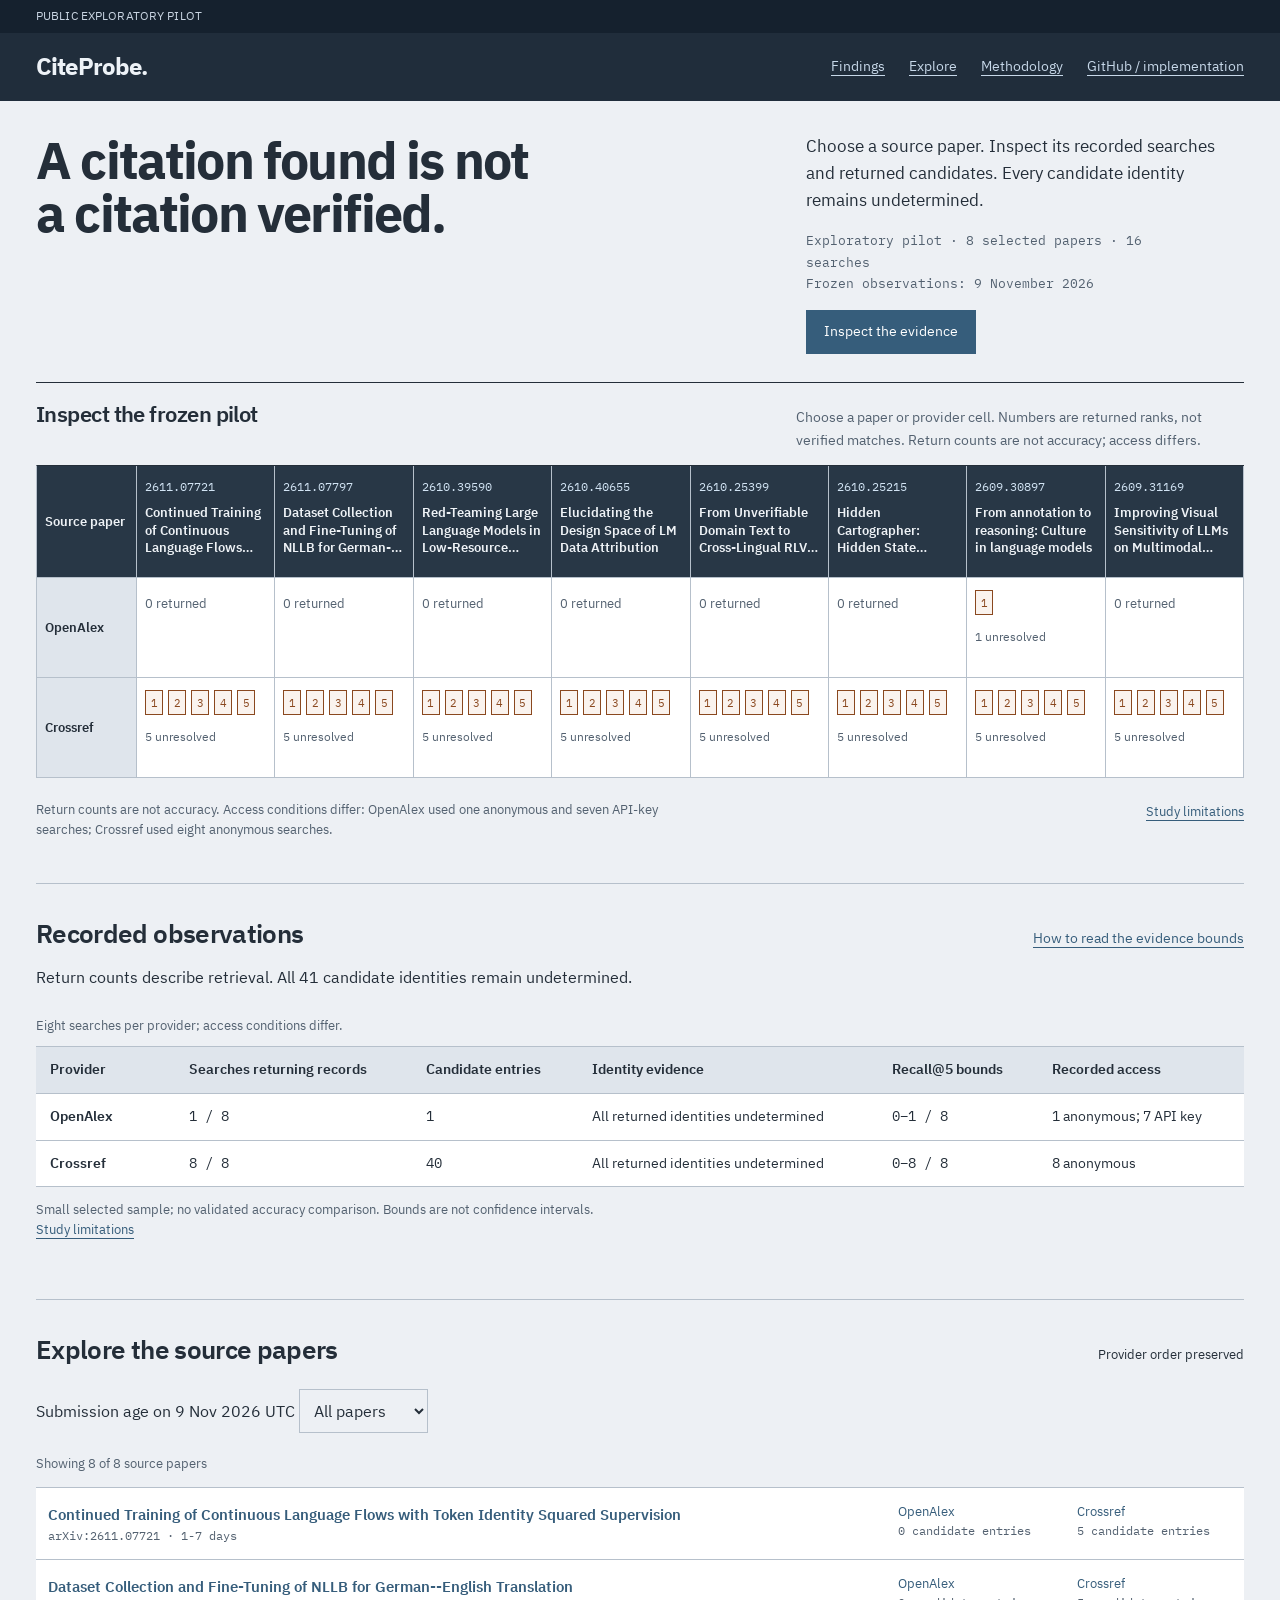
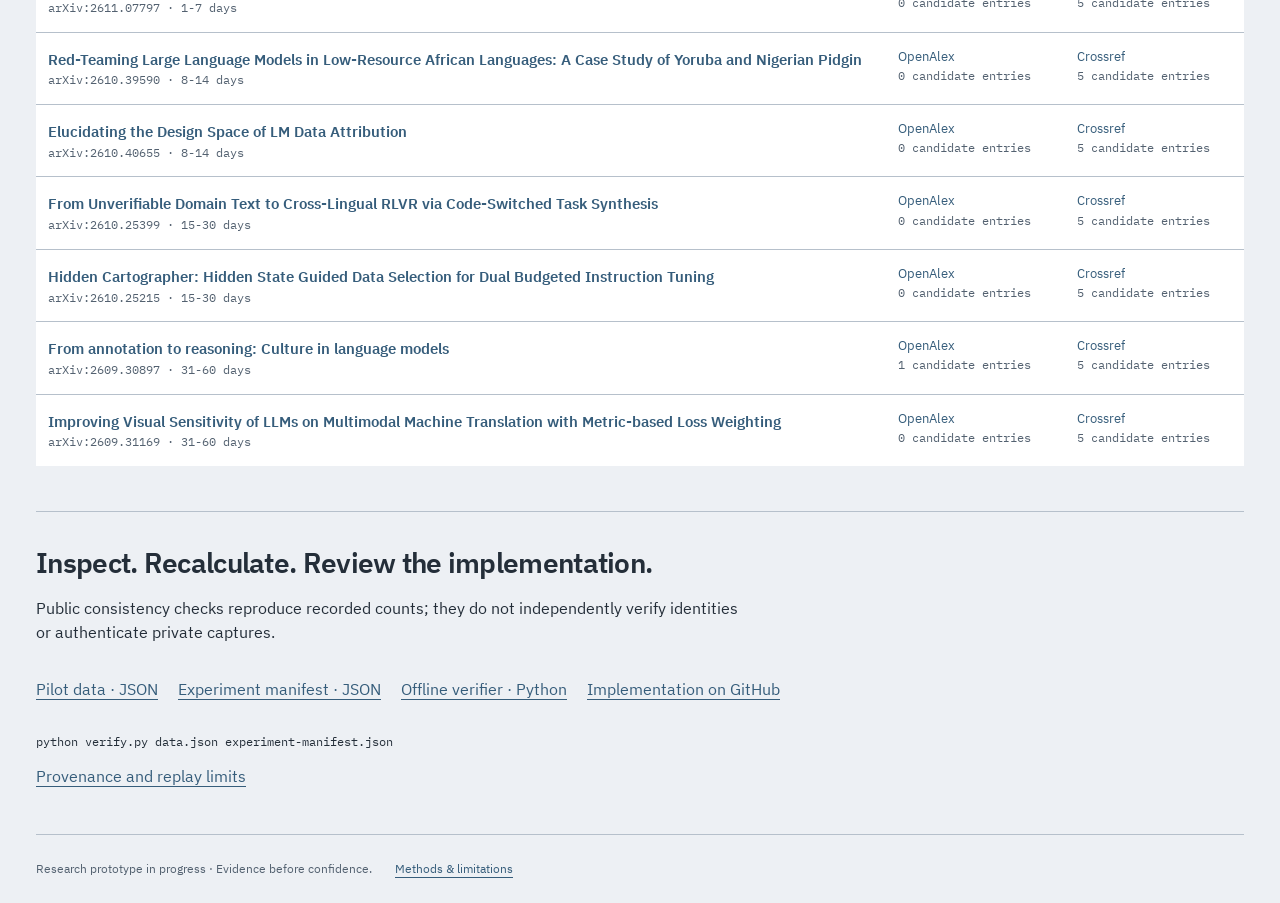
==== commit 84480d36: "feat: integrate Pilot Atlas research workbench" ====
--- a/public-demo/index.html
+++ b/public-demo/index.html
@@ -1,87 +1,40 @@
-<!doctype html>
-<html lang="en">
-<head>
-  <meta charset="utf-8"><meta name="viewport" content="width=device-width, initial-scale=1">
-  <meta name="description" content="An exploratory citation-retrieval pilot. Inspect 16 recorded searches and 41 candidate entries, all with unresolved identity.">
-  <title>CiteProbe — Exploratory citation-retrieval pilot</title>
-  <link rel="stylesheet" href="style.css">
-</head>
-<body>
-  <a class="skip-link" href="#top">Skip to main content</a>
-  <div class="review-banner">PUBLIC EXPLORATORY PILOT</div>
-  <header class="nav wrap">
-    <a class="brand" href="#top"><span class="brand-icon" aria-hidden="true"></span>citeprobe<span class="brand-dot">.</span></a>
-    <nav aria-label="Main navigation"><a href="#findings">Findings</a><a href="#explore">Explore</a><a href="#methodology">Methodology</a></nav>
-    <a class="nav-link" href="#reproduce">Reproducibility <span class="icon-arrow" aria-hidden="true"></span></a>
-  </header>
-  <main id="top" tabindex="-1">
-    <section class="hero wrap" aria-labelledby="hero-title">
-      <div class="hero-copy">
-        <div class="eyebrow">EXPLORATORY CITATION-RETRIEVAL PILOT</div>
-        <h1 id="hero-title">A citation found is not a citation <em>verified.</em></h1>
-        <p>CiteProbe makes the difference between retrieving a scholarly record and verifying its identity inspectable.</p>
-        <p>We followed eight selected papers through sixteen metadata searches. The searches returned 41 candidate entries. Every candidate identity remains unresolved.</p>
-        <div class="hero-actions"><a class="button primary" href="#explore">Explore the pilot <span class="icon-arrow" aria-hidden="true"></span></a><a class="button quiet" href="methodology.html">Review methodology</a></div>
-        <p class="hero-foot">Research prototype in progress · Frozen observations from 9 November 2026</p>
-      </div>
-      <div class="hero-card" aria-label="The three stages of the pilot">
-        <div class="card-top">FROM RECORDS TO EVIDENCE</div>
-        <ol class="workflow">
-          <li><span class="node-icon" aria-hidden="true">01</span><div><strong>Start with source papers</strong><p>Eight source-verified arXiv citations. Title, authors and year go into each search.</p></div></li>
-          <li><span class="node-icon" aria-hidden="true">02</span><div><strong>Inspect returned records</strong><p>Sixteen recorded searches across OpenAlex and Crossref. Provider order is preserved.</p></div></li>
-          <li><span class="node-icon" aria-hidden="true">03</span><div><strong>Keep identity separate</strong><p>41 of 41 candidate entries are <strong>undetermined</strong>. None is confirmed correct or incorrect.</p></div></li>
-        </ol>
-        <p class="card-bottom">Retrieval shows what came back. Identity evidence shows what we can establish.</p>
-      </div>
-    </section>
-    <section class="strip" aria-label="Pilot scope"><div class="wrap strip-inner">
-      <div><strong>8</strong><span>selected source papers</span></div><div><strong>16</strong><span>recorded provider searches</span></div><div><strong>41</strong><span>returned candidate entries</span></div><div><strong>2</strong><span>metadata providers</span></div><p class="strip-note">A small workflow pilot.<br>No validated accuracy comparison.</p>
-    </div></section>
-    <section id="findings" class="section wrap" aria-labelledby="findings-title">
-      <div class="section-heading"><div><div class="eyebrow">01 / RECORDED OBSERVATIONS</div><h2 id="findings-title">What did the<br><em>searches return?</em></h2></div><p>Each provider was searched once for each paper using metadata. These are return counts, not provider accuracy scores. A returned record is not automatically the paper we searched for.</p></div>
-      <div id="comparison" class="comparison" aria-live="polite"><p class="loading">Loading recorded evaluation…</p></div>
-      <p class="caption">Both providers are shown on the same terms. Their access conditions and indexing scopes differ. More candidates do not establish better accuracy.</p>
-      <div class="evidence-note"><h3>41 identities unresolved</h3><p>No returned candidate is confirmed correct or confirmed incorrect under the verified-identifier policy. <strong>Undetermined means evidence is insufficient.</strong> It does not mean the candidate is an incorrect match.</p></div>
-      <details class="definitions"><summary>Understand identity evidence and Recall@5</summary><dl>
-        <dt>Identity evidence</dt><dd>Verified identifiers or supported mappings connecting a returned record to the source paper. Similar wording alone is not proof.</dd>
-        <dt>Recall@5 evidence bounds</dt><dd>Among the first five returned records, the lower count includes searches with a confirmed match. The upper count adds searches where a match remains possible but unresolved. Divide by eight searches per provider. These are identity-evidence bounds, not confidence intervals.</dd>
-        <dt>No candidates returned</dt><dd>The recorded query returned an empty list. This does not establish absence from the provider’s database.</dd>
-      </dl></details>
-      <aside class="limitations" aria-labelledby="limits-title"><h3 id="limits-title">Read this pilot within its limits</h3><p>Eight selected papers. Unequal access conditions. All candidate identities unresolved. No demonstrated provider-wide accuracy or indexing-latency conclusion.</p><details><summary>Access conditions and historical limits</summary><p>One OpenAlex search was anonymous; seven used an API key. All eight Crossref searches were anonymous. Access conditions changed alongside paper identity, limiting direct comparability. The selected cs.CL sample does not support population-level conclusions. Raw captures are private, so historical reproducibility is partial.</p><a class="text-link" href="methodology.html#limitations">Read the detailed limitations</a></details></aside>
-    </section>
-    <section id="explore" class="explore-section" aria-labelledby="explore-title"><div class="wrap section">
-      <div class="explore-head"><div><div class="eyebrow">02 / INSPECT THE EVIDENCE</div><h2 id="explore-title">Follow the evidence<span class="accent">.</span></h2><p>Choose a submission-age cohort. Open a source paper to inspect each provider’s original candidate order and identity decisions.</p></div></div>
-      <div class="toolbar"><div class="tabs" role="group" aria-label="Filter by submission-age cohort">
-        <button class="active" data-cohort="all" aria-pressed="true">All papers <span>08</span></button><button data-cohort="1-7" aria-pressed="false">1–7 days</button><button data-cohort="8-14" aria-pressed="false">8–14 days</button><button data-cohort="15-30" aria-pressed="false">15–30 days</button><button data-cohort="31-60" aria-pressed="false">31–60 days</button>
-      </div></div>
-      <div class="table-head" aria-hidden="true"><span>SOURCE PAPER / COHORT</span><span>OPENALEX SEARCH</span><span>CROSSREF SEARCH</span><span></span></div>
-      <div id="papers" class="papers" aria-live="polite"><p class="loading">Loading papers…</p></div>
-      <div class="table-footer"><span id="paper-count">LOADING</span><span>Submission age relative to 9 Nov 2026 UTC</span></div>
-      <p class="caption">“Candidates returned” describes retrieval only. Candidate identities are all undetermined. The 41 entries contain 40 distinct DOI values; entries are not necessarily unique papers.</p>
-    </div></section>
-    <section id="methodology" class="section wrap methodology" aria-labelledby="method-title">
-      <div><div class="eyebrow">03 / RESEARCH APPROACH</div><h2 id="method-title">Designed to leave<br><em>room for doubt.</em></h2><p>The question is what a metadata search returns, and what identity evidence supports. This pilot is not a validated accuracy benchmark, a test of AI-generated text detection, or an evaluation of another product.</p><a class="text-link" href="methodology.html">Review methodology <span class="icon-arrow" aria-hidden="true"></span></a></div>
-      <div class="principles"><article><span aria-hidden="true">01</span><div><h3>Source records first</h3><p>Eight source-verified arXiv papers, two per fixed submission-age cohort. Source verification is a curator assertion supported by retained provenance.</p></div></article><article><span aria-hidden="true">02</span><div><h3>Search without identity hints</h3><p>Title, authors and year only. Canonical identifiers are withheld from provider queries. Up to five candidates per search; no local re-ranking.</p></div></article><article><span aria-hidden="true">03</span><div><h3>Preserve uncertainty</h3><p>Different titles or identifiers alone do not prove an incorrect match. Verified identity requires supporting evidence. All 41 entries remain undetermined.</p></div></article></div>
-    </section>
-    <section id="reproduce" class="repro" aria-labelledby="repro-title"><div class="wrap section">
-      <div class="eyebrow">04 / REPRODUCIBILITY</div><h2 id="repro-title">Inspect the data.<br><em>Recalculate the summary.</em></h2><p class="repro-intro">The public files expose the recorded results and sanitized request provenance. You can check the deterministic calculations without contacting a provider.</p>
-      <div class="repro-grid">
-        <article><h3>What is inspectable</h3><p>Eight sources, sixteen searches, 41 candidate entries, return counts, provider ranks, identity judgments and explanations, frozen identifiers and checksums.</p></article>
-        <article><h3>What can be reproduced</h3><p>Public-data parsing, inventory checks, provider-return comparisons, candidate counts and Recall@5 evidence-bound calculations.</p></article>
-        <article><h3>What cannot be replayed publicly</h3><p>Private original responses, unrecorded headers or historical code checkout, provider ranking internals, and identity verification that has not been performed.</p></article>
-      </div>
-      <div class="download-grid">
-        <a class="download-card" href="data.json" download="data.json"><strong>Download pilot data <span class="icon-arrow" aria-hidden="true"></span></strong><span>JSON · Source metadata, ranked candidates and frozen judgments</span></a>
-        <a class="download-card" href="experiment-manifest.json" download="experiment-manifest.json"><strong>Download experiment manifest <span class="icon-arrow" aria-hidden="true"></span></strong><span>JSON · Recorded parameters, capture times, access modes and provenance gaps</span></a>
-        <a class="download-card" href="verify.py" download="verify.py"><strong>Download offline verifier <span class="icon-arrow" aria-hidden="true"></span></strong><span>Python 3.12+ · Standard library only; no HTTP requests</span></a>
-      </div>
-      <details class="repro-instructions"><summary>Verify the downloaded files locally</summary><p>Save all three files in one folder, then run:</p><pre><code>python verify.py data.json experiment-manifest.json</code></pre><p>The verifier checks the data checksum, source/search inventory, rankings and judgments, then prints provider counts and evidence-bound counts. It checks consistency, not independent authenticity or identity.</p></details>
-      <p class="repro-caution">A new API request is a replication attempt under potentially changed conditions, not a replay of the frozen historical experiment. Missing provenance is explicitly marked <code>not_recorded</code>. Raw captures and credentials are excluded.</p>
-      <a class="text-link" href="methodology.html#reproducibility">Review provenance and reproducibility limits</a>
-    </div></section>
-  </main>
-  <footer class="wrap footer"><a class="brand" href="#top">citeprobe<span class="brand-dot">.</span></a><span>Evidence before confidence.</span><span>Exploratory citation-retrieval pilot · 2026</span></footer>
-  <dialog id="detail" aria-labelledby="detail-title" aria-describedby="detail-description"><div class="dialog-header"><span class="eyebrow">CANDIDATE INSPECTION</span><button id="close-detail" class="close" aria-label="Close candidate details" autofocus>×</button></div><p id="detail-description" class="visually-hidden">Inspect the source paper separately from returned records. All candidate identities are undetermined, not confirmed incorrect. Escape closes this dialog.</p><div id="detail-content"></div></dialog>
-  <script src="app.js" defer></script>
-</body>
-</html>
+<!doctype html><html lang="en"><head>
+<meta charset="utf-8">
+<meta name="viewport" content="width=device-width,initial-scale=1"><title>CiteProbe — Exploratory citation-retrieval pilot</title>
+<link rel="stylesheet" href="style.css">
+<script src="app.js" defer></script>
+<meta name="description" content="Inspect sixteen frozen citation-retrieval searches, ranked candidates, identity evidence and reproducibility limits."><link rel="stylesheet" href="refine.css"><script src="integrated.js" defer></script><link rel="stylesheet" href="integrated.css"></head><body data-treatment="atlas">
+<a class="skip" href="#main">Skip to content</a>
+<div class="prototype-note">PUBLIC EXPLORATORY PILOT</div>
+<header class="mast"><a href="index.html" class="wordmark">CiteProbe<span>.</span></a>
+<nav aria-label="Main"><a href="#findings">Findings</a><a href="#explore">Explore</a><a href="methodology.html">Methodology</a><a href="https://github.com/nati5174/CiteTrace">GitHub / implementation</a></nav></header>
+<main id="main" tabindex="-1">
+<div id="overview" hidden>
+<section class="intro refined-intro">
+<div>
+<h1>A citation found is not a citation verified.</h1>
+<p>Choose a source paper. Inspect its recorded searches and returned candidates. Every candidate identity remains undetermined.</p>
+<p class="scope">Exploratory pilot · 8 selected papers · 16 searches<br>Frozen observations: 9 November 2026</p><a class="action" href="#explore">Inspect the evidence</a></div>
+<div class="specimen" id="specimen" aria-label="A real frozen evidence example"></div></section>
+<section id="findings">
+<div class="section-title">
+<h2>Recorded observations</h2><a href="methodology.html#bounds">How to read the evidence bounds</a></div>
+<p>Return counts describe retrieval. All 41 candidate identities remain undetermined.</p>
+<div class="matrix-scroll" role="region" aria-label="Provider observations" tabindex="0">
+<table role="table"><caption>Eight searches per provider; access conditions differ.</caption>
+<thead role="rowgroup">
+<tr role="row"><th role="columnheader" scope="col">Provider</th><th role="columnheader" scope="col">Searches returning records</th><th role="columnheader" scope="col">Candidate entries</th><th role="columnheader" scope="col">Identity evidence</th><th role="columnheader" scope="col">Recall@5 bounds</th><th role="columnheader" scope="col">Recorded access</th></tr></thead>
+<tbody id="matrix" role="rowgroup"></tbody></table></div>
+<p class="note">Small selected sample; no validated accuracy comparison. Bounds are not confidence intervals. <a href="methodology.html#limitations">Study limitations</a></p></section>
+<section id="explore" tabindex="-1">
+<div class="section-title">
+<h2>Explore the source papers</h2><span>Provider order preserved</span></div><label for="cohort">Submission age on 9 Nov 2026 UTC</label> <select id="cohort" disabled><option value="all">All papers</option><option value="1-7">1–7 days</option><option value="8-14">8–14 days</option><option value="15-30">15–30 days</option><option value="31-60">31–60 days</option></select>
+<p id="count" role="status"></p>
+<div id="paper-list"></div></section>
+<section class="reproduce" id="reproduce">
+<h2>Inspect. Recalculate. Review the implementation.</h2>
+<p>Public consistency checks reproduce recorded counts; they do not independently verify identities or authenticate private captures.</p>
+<div class="artifact-links"><a href="data.json" download>Pilot data · JSON</a><a href="experiment-manifest.json" download>Experiment manifest · JSON</a><a href="verify.py" download>Offline verifier · Python</a><a href="https://github.com/nati5174/CiteTrace">Implementation on GitHub</a></div><pre>python verify.py data.json experiment-manifest.json</pre><a href="methodology.html#reproducibility">Provenance and replay limits</a></section></div>
+<section id="inspection" hidden aria-labelledby="inspection-title"></section>
+<div id="loading" role="status">Loading frozen records…</div></main>
+<footer>Research prototype in progress · Evidence before confidence. <a href="methodology.html">Methods & limitations</a></footer></body></html>
--- a/public-demo/style.css
+++ b/public-demo/style.css
@@ -1,201 +1,756 @@
-:root { --ink:#182b27; --muted:#52665a; --mint:#d9efe3; --line:#dce6dc; --cream:#f7f9f4; --dark:#193d32; --green:#426d51; --amber:#725b23; }
-* { box-sizing:border-box; }
-html { scroll-behavior:smooth; scroll-padding-top:24px; }
-body { margin:0; font-family:system-ui,-apple-system,"Segoe UI",sans-serif; color:var(--ink); background:#fff; font-size:0.9375rem; line-height:1.65; }
-a { color:inherit; text-underline-offset:4px; }
-button { font:inherit; cursor:pointer; }
-a,button { -webkit-tap-highlight-color:transparent; }
-button:focus-visible,a:focus-visible,summary:focus-visible { outline:3px solid #255d40; outline-offset:4px; }
-.wrap { width:min(1200px,calc(100% - 64px)); margin-inline:auto; }
-.review-banner { text-align:center; background:#f9edc6; color:#695325; padding:8px 18px; font-size:0.75rem; letter-spacing:.12em; font-weight:700; }
-.skip-link { position:absolute; top:8px; left:8px; transform:translateY(-180%); z-index:20; background:white; padding:12px; border:2px solid var(--dark); }
-.skip-link:focus { transform:none; }
-.nav { min-height:82px; display:flex; align-items:center; justify-content:space-between; gap:16px; }
-.nav a { min-height:44px; display:inline-flex; align-items:center; text-decoration:none; }
-.nav nav { display:flex; gap:32px; font-size:0.875rem; }
-.nav nav a:hover,.nav-link:hover { text-decoration:underline; }
-.brand { display:inline-flex; align-items:center; font-weight:750; font-size:1.5rem; letter-spacing:-1.2px; text-decoration:none; }
-.brand-icon { width:18px; height:18px; border:3px solid var(--green); border-radius:50%; margin-right:8px; }
-.brand-dot,.accent { color:var(--green); }
-.nav-link { gap:12px; font-size:0.8125rem; font-weight:650; }
-.icon-arrow { display:inline-block; width:16px; height:16px; position:relative; flex:0 0 16px; vertical-align:middle; }
-.icon-arrow::before { content:""; position:absolute; width:12px; height:2px; background:currentColor; top:7px; left:1px; transform:rotate(-45deg); }
-.icon-arrow::after { content:""; position:absolute; width:7px; height:7px; border-top:2px solid currentColor; border-right:2px solid currentColor; right:1px; top:1px; }
-.hero { display:grid; grid-template-columns:minmax(0,1fr) minmax(0,1fr); gap:72px; align-items:center; padding:74px 0 88px; }
-.hero > *,.comparison > *,.methodology > *,.paper-row > *, .workflow li > div { min-width:0; }
-.eyebrow { font-size:0.75rem; letter-spacing:.13em; color:var(--muted); font-weight:700; }
-h1,h2 { font-family:Georgia,"Times New Roman",serif; font-weight:400; letter-spacing:-.035em; line-height:1.1; }
-.hero h1 { font-size:clamp(3rem,5vw,4.375rem); margin:24px 0; }
-h1 em,h2 em { color:var(--green); font-weight:400; }
-.hero-copy > p { color:var(--muted); max-width:560px; line-height:1.85; }
-.hero-actions { display:flex; flex-wrap:wrap; gap:12px; margin:28px 0; }
-.button { display:inline-flex; align-items:center; justify-content:space-between; gap:18px; min-height:46px; padding:13px 18px; border-radius:5px; font-size:0.8125rem; font-weight:700; text-decoration:none; border:1px solid var(--line); }
-.button.primary { background:var(--dark); color:white; border-color:var(--dark); }
-.button:hover { text-decoration:underline; }
-.hero-foot { font-size:0.75rem; }
-.hero-card { background:#f2f7f1; border:1px solid var(--line); border-radius:10px; padding:25px; box-shadow:0 22px 60px #153c2810; }
-.card-top { color:var(--muted); font-size:0.75rem; letter-spacing:.12em; font-weight:700; border-bottom:1px solid var(--line); padding-bottom:18px; }
-.workflow { padding:0; margin:22px 0; list-style:none; display:grid; gap:16px; }
-.workflow li { display:flex; align-items:start; gap:14px; border:1px solid var(--line); border-radius:6px; padding:16px; background:#fff; }
-.node-icon { display:grid; place-items:center; width:34px; height:34px; flex:0 0 34px; color:var(--green); background:var(--mint); font-size:0.75rem; border-radius:4px; font-weight:700; }
-.workflow strong { font-size:0.875rem; }
-.workflow p { margin:5px 0 0; font-size:0.8125rem; color:var(--muted); }
-.workflow p strong { font-size:inherit; }
-.card-bottom { padding-top:16px; border-top:1px solid var(--line); color:var(--muted); margin:0; font-size:0.8125rem; }
-.strip { background:#f2f7ef; border-block:1px solid var(--line); }
-.strip-inner { display:grid; grid-template-columns:repeat(4,minmax(0,1fr)) 1.3fr; align-items:center; gap:18px; padding:24px 0; }
-.strip-inner > div { display:flex; align-items:baseline; flex-wrap:wrap; gap:6px 10px; border-right:1px solid var(--line); padding-right:10px; }
-.strip strong { font:400 2rem Georgia,serif; }
-.strip span,.strip-note { font-size:0.75rem; color:var(--muted); }
-.strip-note { margin:0; }
-.section { padding:88px 0; }
-.section-heading { display:flex; align-items:end; justify-content:space-between; gap:48px; margin-bottom:32px; }
-.section h2 { font-size:clamp(2.25rem,4vw,3.25rem); margin:14px 0 20px; }
-.section-heading > p { color:var(--muted); max-width:430px; margin:0 0 20px; }
-.comparison { display:grid; grid-template-columns:repeat(2,minmax(0,1fr)); gap:20px; }
-.provider-card { border:1px solid var(--line); border-radius:8px; padding:24px 28px; background:white; }
-.provider-title { display:flex; justify-content:space-between; align-items:center; flex-wrap:wrap; gap:8px; }
-.provider-title h3 { margin:0; font-size:1.125rem; }
-.provider-title span { font-size:0.75rem; color:var(--muted); }
-.provider-stats { display:flex; flex-wrap:wrap; align-items:baseline; gap:8px 12px; margin:20px 0 12px; }
-.provider-stats strong { font:400 2.625rem Georgia,serif; }
-.provider-stats span,.provider-card p { font-size:0.875rem; color:var(--muted); }
-.provider-card p { margin:12px 0; }
-.bounds { border-top:1px solid var(--line); padding-top:16px; margin-top:18px; display:flex; justify-content:space-between; align-items:baseline; flex-wrap:wrap; gap:8px; font-size:0.8125rem; color:var(--muted); }
-.bounds b { color:var(--ink); white-space:nowrap; }
-.caption { font-size:0.8125rem; color:var(--muted); margin:16px 0; }
-.evidence-note { background:#f4f7f3; border-left:3px solid var(--green); padding:18px 22px; margin-top:28px; }
-.evidence-note h3,.limitations h3 { margin:0 0 8px; font-size:1.0625rem; }
-.evidence-note p { margin:0; color:var(--muted); }
-details { border:1px solid var(--line); border-radius:6px; padding:14px 18px; margin:18px 0; }
-summary { cursor:pointer; font-weight:650; min-height:30px; padding-block:6px; }
-details p:last-child { margin-bottom:4px; }
-dl { margin:18px 0 0; }
-dt { font-weight:700; margin-top:14px; }
-dd { margin:4px 0 14px; color:var(--muted); }
-.limitations { border:1px solid #e1d7b9; border-radius:8px; padding:22px; margin:28px 0 0; background:#fbf8ef; }
-.limitations p { color:#5d593c; }
-.limitations details { border-color:#d8cfb5; margin-bottom:0; }
-.explore-section { background:var(--cream); border-block:1px solid var(--line); }
-.explore-head p { max-width:680px; color:var(--muted); }
-.toolbar { margin-top:30px; border-bottom:1px solid var(--line); }
-.tabs { display:flex; flex-wrap:wrap; gap:4px; padding:4px 0; }
-.tabs button { min-height:46px; padding:12px 14px; font-size:0.8125rem; border:0; border-bottom:3px solid transparent; background:none; color:var(--muted); }
-.tabs button:hover { background:#e9f1e7; }
-.tabs button.active { color:var(--ink); border-color:var(--green); font-weight:700; }
-.tabs button span { margin-left:5px; }
-.table-head,.paper-row { display:grid; grid-template-columns:minmax(0,1fr) 145px 145px 18px; gap:18px; align-items:center; }
-.table-head { padding:20px 12px 12px; font-size:0.75rem; color:var(--muted); }
-.paper-row { width:100%; text-align:left; background:transparent; border:0; border-top:1px solid var(--line); padding:21px 12px; color:var(--ink); }
-.paper-row:hover { background:#edf4eb; }
-.paper-title { font-size:0.875rem; font-weight:700; line-height:1.6; }
-.paper-meta { color:var(--muted); font-size:0.8125rem; margin-top:6px; }
-.paper-title,.paper-meta,.candidate p,.source-record,.request-note { overflow-wrap:anywhere; }
-.status { font-size:0.8125rem; font-weight:650; line-height:1.5; }
-.status.found { color:#326347; }
-.status.empty { color:var(--muted); }
-.status small { display:block; font-size:0.75rem; font-weight:400; margin-top:5px; color:var(--muted); }
-.provider-name { display:none; }
-.arrow { color:var(--green); }
-.table-footer { display:flex; justify-content:space-between; flex-wrap:wrap; gap:10px; border-top:1px solid var(--line); padding:18px 12px; color:var(--muted); font-size:0.75rem; }
-.methodology { display:grid; grid-template-columns:repeat(2,minmax(0,1fr)); gap:90px; }
-.methodology > div > p { color:var(--muted); margin:22px 0; }
-.text-link { font-size:0.875rem; font-weight:650; display:inline-block; padding:8px 0; min-height:44px; }
-.principles article { display:flex; align-items:start; gap:20px; padding:20px 0; border-bottom:1px solid var(--line); }
-.principles article > span { color:var(--muted); font:400 1.25rem Georgia,serif; }
-.principles h3 { font-size:1rem; margin:0 0 8px; }
-.principles p { margin:0; font-size:0.875rem; color:var(--muted); }
-.repro { background:#1d4034; color:white; }
-.repro h2 { font-size:clamp(2.25rem,4vw,3.25rem); }
-.repro h2 em,.repro .eyebrow { color:#b5d9be; }
-.repro-intro { max-width:720px; color:#d3e2d7; }
-.repro-grid { display:grid; grid-template-columns:repeat(3,minmax(0,1fr)); gap:28px; margin:32px 0; }
-.repro-grid h3 { font-size:1rem; }
-.repro-grid p { color:#d3e2d7; font-size:0.875rem; }
-.download-grid { display:grid; grid-template-columns:repeat(3,minmax(0,1fr)); gap:16px; }
-.download-card { display:flex; flex-direction:column; gap:14px; padding:20px; border:1px solid #759783; border-radius:6px; text-decoration:none; }
-.download-card strong { font-size:0.9375rem; }
-.download-card > span { color:#d3e2d7; font-size:0.8125rem; }
-.download-card:hover { background:#2a5142; text-decoration:underline; }
-.repro details { border-color:#759783; margin-top:28px; }
-.repro-caution { color:#d3e2d7; font-size:0.875rem; margin-top:26px; }
-.repro a:focus-visible,.repro summary:focus-visible { outline-color:#d9efe3; }
-code { font-size:.94em; }
-pre { max-width:100%; white-space:pre-wrap; overflow-wrap:anywhere; padding:18px; border:1px solid currentColor; border-radius:5px; }
-.footer { display:flex; align-items:center; flex-wrap:wrap; gap:24px; padding:30px 0; font-size:0.75rem; color:var(--muted); }
-.footer > :last-child { margin-left:auto; }
-dialog { color:var(--ink); background:white; border:1px solid var(--line); border-radius:10px; padding:24px; width:min(740px,calc(100% - 24px)); max-height:85vh; box-shadow:0 24px 80px #142b2050; }
-dialog::backdrop { background:#102a20a6; }
-.dialog-header { display:flex; justify-content:space-between; align-items:center; gap:14px; position:sticky; top:-24px; background:white; padding:10px 0; z-index:1; }
-.close { width:44px; height:44px; flex:0 0 44px; border:1px solid var(--line); border-radius:50%; background:#f1f5ef; font-size:1.5625rem; color:var(--ink); }
-.source-record { padding:20px; border:1px solid var(--line); border-radius:6px; background:#f2f7f1; margin:12px 0 24px; }
-#detail-content h2 { font-size:clamp(1.5625rem,4vw,2.125rem); margin:12px 0; }
-#detail-content p { font-size:0.875rem; color:var(--muted); }
-#detail-content h3 { font-size:1.125rem; margin:22px 0 8px; }
-.provider-results { border-top:2px solid var(--line); margin-top:26px; }
-.candidate { border-top:1px solid var(--line); padding:20px 0; }
-.candidate h4 { font-size:1rem; margin:8px 0; line-height:1.6; }
-.candidate-label { color:var(--amber); font-size:0.75rem; font-weight:700; letter-spacing:.06em; }
-.candidate p { margin:8px 0; }
-.loading,.error { padding:24px; color:var(--muted); }
-.error { color:#8d3e2d; }
-.visually-hidden { position:absolute; width:1px; height:1px; padding:0; margin:-1px; overflow:hidden; clip-path:inset(50%); white-space:nowrap; }
-.method-page { max-width:850px; }
-.method-page h1 { font-size:clamp(2.625rem,6vw,4rem); margin:18px 0; }
-.method-lead { font-size:1.125rem; color:var(--muted); }
-.method-toc { display:flex; flex-wrap:wrap; gap:8px 20px; border-block:1px solid var(--line); padding:18px 0; margin:32px 0; }
-.method-toc a { min-height:44px; display:inline-flex; align-items:center; font-size:0.875rem; }
-.method-sections > section { padding:32px 0; border-bottom:1px solid var(--line); }
-.method-page .method-sections h2 { font-size:1.875rem; margin:12px 0 20px; }
-.method-sections p,.method-sections li { color:var(--muted); }
-.method-sections ul { padding-left:22px; }
-.method-sections li { margin:12px 0; }
-.method-sections .limitations { padding:24px; }
-.method-page > .button { margin-top:32px; }
-@media (max-width:800px) {
-  .wrap { width:calc(100% - 36px); }
-  .nav { flex-wrap:wrap; padding:12px 0; gap:4px 12px; }
-  .nav nav { order:3; width:100%; flex-wrap:wrap; gap:4px 20px; }
-  .nav-link { font-size:0.75rem; }
-  .hero { grid-template-columns:minmax(0,1fr); gap:36px; padding:48px 0 64px; }
-  .hero-card { padding:20px; }
-  .hero h1 { font-size:clamp(2.375rem,11vw,3.75rem); }
-  .strip-inner { grid-template-columns:repeat(2,minmax(0,1fr)); }
-  .strip-note { grid-column:1/-1; }
-  .section { padding:64px 0; }
-  .section-heading { display:block; }
-  .section-heading > p { max-width:100%; }
-  .comparison { grid-template-columns:minmax(0,1fr); }
-  .table-head,.paper-row { grid-template-columns:minmax(0,1fr) 112px 112px 16px; gap:10px; }
-  .methodology { grid-template-columns:minmax(0,1fr); gap:30px; }
-  .repro-grid,.download-grid { grid-template-columns:minmax(0,1fr); gap:12px; }
-  .repro-grid { gap:8px; }
-  .repro-grid article { border-bottom:1px solid #759783; }
-  .footer > :last-child { margin-left:0; }
-  .dialog-header { top:-18px; }
-  dialog { padding:18px; }
-}
-@media (max-width:600px) {
-  .table-head { display:none; }
-  .paper-row { grid-template-columns:minmax(0,1fr) minmax(0,1fr) 16px; gap:14px 8px; padding:20px 6px; }
-  .paper-row > :first-child { grid-column:1/-1; }
-  .provider-name { display:block; color:var(--muted); font-size:0.75rem; margin-bottom:5px; }
-  .provider-card { padding:22px 20px; }
-  .workflow li { padding:14px; gap:10px; }
-  .hero-card { padding:18px; }
-  .hero .button { width:100%; }
-  .section h2 { font-size:2.375rem; }
-  .method-page .method-sections h2 { font-size:1.75rem; }
-  .source-record { padding:16px; }
-}
-@media (prefers-reduced-motion:reduce) { html { scroll-behavior:auto; } }
-
-h1,h2,h3,h4 { overflow-wrap:anywhere; }
-.status { overflow-wrap:anywhere; }
-summary { min-height:44px; }
-.candidate > a { display:inline-flex; align-items:center; min-height:44px; max-width:100%; overflow-wrap:anywhere; }
-.nav-link { max-width:100%; overflow-wrap:anywhere; }
-.source-authors { padding:6px 12px; margin:12px 0; }
-@media (max-width:600px) {
-  #detail-content .source-record h2 { font-size:1.375rem; line-height:1.25; }
-}
+.method-page { max-width:850px;
+ }
+
+.method-page h1 { font-size:clamp(2.625rem,6vw,4rem);
+ margin:18px 0;
+ }
+
+.method-lead { font-size:1.125rem;
+ color:var(--muted);
+ }
+
+.method-toc { display:flex;
+ flex-wrap:wrap;
+ gap:8px 20px;
+ border-block:1px solid var(--line);
+ padding:18px 0;
+ margin:32px 0;
+ }
+
+.method-toc a { min-height:44px;
+ display:inline-flex;
+ align-items:center;
+ font-size:0.875rem;
+ }
+
+.method-sections > section { padding:32px 0;
+ border-bottom:1px solid var(--line);
+ }
+
+.method-page .method-sections h2 { font-size:1.875rem;
+ margin:12px 0 20px;
+ }
+
+.method-sections p,.method-sections li { color:var(--muted);
+ }
+
+.method-sections ul { padding-left:22px;
+ }
+
+.method-sections li { margin:12px 0;
+ }
+
+.method-sections .limitations { padding:24px;
+ }
+
+.method-page > .button { margin-top:32px;
+ }
+
+
+:root{--ink:#242e39;
+--muted:#536170;
+--accent:#365d7b;
+--line:#b6c0cb;
+--paper:#edf0f4;
+--wash:#dfe5ec;
+--warn:#8a481f}
+*{box-sizing:border-box}
+body{margin:0;
+background:var(--paper);
+color:var(--ink);
+font:0.9375rem/1.55 system-ui,-apple-system,"Segoe UI",sans-serif}
+a{color:inherit;
+text-underline-offset:4px}
+button,select{font:inherit;
+color:inherit;
+cursor:pointer}
+button,a,select{touch-action:manipulation}
+button:focus-visible,a:focus-visible,select:focus-visible,[tabindex]:focus-visible,summary:focus-visible{outline:3px solid #365d7b;
+outline-offset:4px}
+::selection{background:#d0e0ee}
+button{background:transparent;
+border:1px solid var(--line);
+padding:10px 15px;
+min-height:44px}
+a.action{display:inline-block;
+padding:11px 18px;
+background:var(--accent);
+color:white;
+text-decoration:none;
+min-height:44px}
+a:hover{text-decoration-thickness:2px}
+button:hover{background:var(--wash)}
+.skip{position:absolute;
+transform:translateY(-200%);
+background:white;
+z-index:10;
+padding:12px}
+.skip:focus{transform:none}
+.prototype-note{padding:7px 32px;
+text-align:center;
+background:#dfe5ec;
+color:#365d7b;
+font-size:0.75rem}
+.mast{padding:23px 0;
+border-bottom:1px solid var(--line);
+display:flex;
+align-items:center;
+justify-content:space-between;
+gap:24px}
+.mast,main,footer{width:min(1320px,calc(100% - 80px));
+margin:auto}
+.wordmark{font-size:1.5625rem;
+font-weight:750;
+letter-spacing:-.035em;
+text-decoration:none}
+.wordmark span{color:var(--accent)}
+nav{display:flex;
+flex-wrap:wrap;
+gap:10px 24px;
+font-size:0.8125rem}
+nav a{display:inline-flex;
+align-items:center;
+min-height:44px}
+h1,h2,h3{font-family:Plex,Arial,sans-serif;
+font-weight:400;
+line-height:1.14;
+letter-spacing:-.025em}
+h1{font-size:clamp(32px,3.3vw,48px);
+margin:0 0 22px}
+h2{font-size:1.875rem;
+margin:0}
+h3{font-size:1.4375rem;
+margin:12px 0}
+p{max-width:72ch}
+.intro{display:grid;
+grid-template-columns:1fr 1fr;
+gap:72px;
+padding:55px 0}
+.intro>div>p{font-size:1.0625rem}
+.intro .scope{font-size:0.8125rem;
+color:var(--muted);
+margin:24px 0}
+.specimen{border-block:1px solid var(--line);
+padding:18px 0}
+.specimen h2{font:600 0.8125rem system-ui;
+margin:0 0 16px}
+.specimen h3{font-size:1.25rem}
+.specimen .sample-result{padding-top:14px;
+border-top:1px solid var(--line);
+margin-top:18px}
+.meta,.note{font-size:0.8125rem;
+color:var(--muted)}
+.tag{color:var(--warn);
+font-size:0.75rem;
+font-weight:650}
+.section-title{display:flex;
+justify-content:space-between;
+align-items:baseline;
+gap:18px}
+.section-title>a,.section-title>span{font-size:0.8125rem}
+#findings,#explore,.reproduce{border-top:1px solid var(--line);
+padding:34px 0 45px;
+scroll-margin-top:20px}
+.matrix-scroll{overflow-x:auto}
+table{border-collapse:collapse;
+width:100%;
+font-size:0.8125rem}
+caption{text-align:left;
+color:var(--muted);
+padding:10px 0}
+th,td{text-align:left;
+padding:15px 14px;
+border-block:1px solid var(--line);
+vertical-align:top;
+min-width:120px;
+font-variant-numeric:tabular-nums}
+th{font-weight:600;
+background:var(--wash)}
+td:first-child{font-weight:650}
+td small{display:block;
+font-size:0.75rem;
+color:var(--muted)}
+select{padding:10px;
+background:var(--paper);
+border:1px solid var(--line);
+margin:24px 0 8px}
+#count{font-size:0.8125rem;
+color:var(--muted)}
+.paper-link{display:grid;
+grid-template-columns:minmax(0,1fr) 155px 155px;
+gap:24px;
+border-top:1px solid var(--line);
+padding:18px 0;
+text-decoration:none}
+.paper-link:hover{background:var(--wash)}
+.paper-link strong{font-size:0.875rem}
+.paper-link .status{font-size:0.8125rem}
+.paper-link small{display:block;
+font-size:0.75rem;
+color:var(--muted)}
+.artifact-links{display:flex;
+flex-wrap:wrap;
+gap:20px;
+margin:22px 0}
+.artifact-links a{min-height:44px;
+display:flex;
+align-items:center}
+pre,code{font-family:PlexMono,monospace;
+overflow-wrap:anywhere;
+white-space:pre-wrap;
+font-size:0.75rem}
+footer{border-top:1px solid var(--line);
+padding:25px 0;
+font-size:0.75rem;
+color:var(--muted)}
+footer a{margin-left:20px}
+#loading{padding:20px 0}
+.inspection-top{display:flex;
+justify-content:space-between;
+align-items:center;
+gap:16px;
+padding:22px 0}
+.inspection-top a{min-height:44px;
+display:flex;
+align-items:center}
+.inspection-top div{display:flex;
+gap:12px;
+align-items:center}
+#inspection-title{font-size:1.6875rem}
+.workbench{display:grid;
+grid-template-columns:330px minmax(0,1fr);
+gap:52px;
+margin:25px 0 55px;
+align-items:start}
+.source{position:sticky;
+top:20px;
+padding:24px;
+background:var(--wash);
+border-top:2px solid var(--accent)}
+.source h3{font-size:1.5625rem;
+overflow-wrap:anywhere}
+.source p{font-size:0.8125rem}
+.source summary{min-height:44px;
+display:list-item;
+cursor:pointer;
+padding:10px 0}
+.source h2{font:600 0.875rem system-ui}
+.source a{display:inline-block;
+min-height:44px}
+.source .mobile-summary{display:none}
+.provider-nav{display:flex;
+gap:8px;
+flex-wrap:wrap;
+padding-bottom:18px;
+border-bottom:1px solid var(--line)}
+.provider-nav button[aria-pressed=true]{background:var(--ink);
+color:white;
+border-color:var(--ink)}
+.provider-nav button{font-size:0.8125rem}
+.results-head{margin:22px 0}
+.results-head h3{font-size:1.5625rem}
+.results-head p{margin:8px 0}
+.candidate-record{display:grid;
+grid-template-columns:42px minmax(0,1fr);
+gap:12px;
+border-top:1px solid var(--line);
+padding:22px 0}
+.rank{font:1.125rem Plex,Arial,sans-serif;
+color:var(--muted)}
+.candidate-record h3{font-size:1.375rem;
+margin:8px 0 12px}
+.candidate-record p{font-size:0.8125rem;
+margin:7px 0}
+.candidate-record a{overflow-wrap:anywhere;
+display:inline-flex;
+align-items:center;
+min-height:44px;
+font-family:PlexMono,monospace;
+font-size:0.75rem}
+.identity{font-size:0.75rem;
+font-weight:600;
+color:var(--warn)}
+.copy-status{font-size:0.75rem;
+color:var(--muted)}
+[hidden]{display:none!important}
+.method-page{max-width:850px}
+.method-page h1{font-size:3.0rem}
+.method-page .eyebrow,.review-banner{display:none}
+.method-page h2 em,.method-page h1 em{font-style:normal;
+color:var(--ink)}
+
+@media(max-width:800px){.mast,main,footer{width:calc(100% - 36px)}
+.mast{align-items:start;
+flex-direction:column;
+gap:6px;
+padding:16px 0}
+nav{gap:2px 18px}
+.intro{grid-template-columns:1fr;
+gap:30px;
+padding:32px 0}
+.intro>div>p{font-size:1.0rem}
+.specimen{padding:18px 0}
+.section-title{display:block}
+.section-title>a,.section-title>span{display:inline-block;
+margin-top:12px}
+.paper-link{grid-template-columns:1fr 1fr;
+gap:12px}
+.paper-link>div:first-child{grid-column:1/-1}
+.workbench{grid-template-columns:1fr;
+gap:14px;
+margin-top:16px}
+.source{top:0;
+z-index:2;
+padding:10px 14px;
+border-bottom:1px solid var(--line)}
+.source h2,.source>.meta{display:none}
+.source .mobile-summary{display:block;
+font-size:0.75rem;
+color:var(--muted)}
+.source>h3{font:600 0.8125rem/1.35 system-ui;
+display:-webkit-box;
+-webkit-line-clamp:2;
+-webkit-box-orient:vertical;
+overflow:hidden;
+margin:4px 0}
+.source details:not([open]){font-size:0.75rem}
+.source summary{min-height:32px;
+padding:4px 0}
+.source details[open]{max-height:40vh;
+overflow:auto}
+.source details p{margin:6px 0}
+.inspection-top{flex-wrap:wrap;
+padding:16px 0 8px;
+font-size:0.8125rem}
+.inspection-top div{gap:8px}
+.inspection-top button{padding:8px 12px;
+font-size:0.75rem}
+#inspection-title{font-size:1.5rem}
+.provider-nav{gap:8px;
+padding:4px 0 12px}
+.provider-nav button{flex:1;
+padding:8px;
+font-size:0.75rem}
+.results-head{margin:16px 0}
+.results-head h3{font-size:1.4375rem}
+.candidate-record{grid-template-columns:23px 1fr;
+gap:10px;
+padding:18px 0}
+.candidate-record h3{font-size:1.3125rem}
+.rank{font-size:1.0rem}
+th,td{padding:12px;
+min-width:130px}
+.prototype-note{font-size:0.6875rem;
+padding:6px 12px}
+.method-page h1{font-size:2.25rem}
+}
+
+@media(prefers-reduced-motion:reduce){*{scroll-behavior:auto!important}
+}
+
+
+.prototype-note{font-size:0.75rem}
+
+@media(max-width:800px){.prototype-note{font-size:0.75rem}
+.matrix-scroll{overflow:visible}
+.matrix-scroll thead{position:absolute;
+width:1px;
+height:1px;
+overflow:hidden;
+clip-path:inset(50%)}
+.matrix-scroll table,.matrix-scroll tbody{display:block}
+.matrix-scroll tr{display:grid;
+grid-template-columns:1fr 1fr;
+padding:14px 0;
+border-top:1px solid var(--line);
+gap:12px 16px}
+.matrix-scroll td{display:block;
+min-width:0;
+border:0;
+padding:0;
+font-size:0.875rem}
+.matrix-scroll td:first-child{grid-column:1/-1;
+font-size:1.0625rem}
+.matrix-scroll td:nth-child(4),.matrix-scroll td:nth-child(6){grid-column:1/-1}
+.matrix-scroll td:not(:first-child)::before{content:attr(data-label);
+display:block;
+color:var(--muted);
+font-size:0.75rem;
+margin-bottom:3px}
+}
+
+
+@media(max-width:800px){.matrix-scroll caption{display:block;
+width:100%}
+}
+
+
+/* Approved Review Register visual system. */
+
+@font-face{font-family:Plex;
+src:url(fonts/IBMPlexSans-Regular.woff);
+font-weight:400;
+font-display:swap}
+
+@font-face{font-family:Plex;
+src:url(fonts/IBMPlexSans-SemiBold.woff);
+font-weight:600;
+font-display:swap}
+
+@font-face{font-family:Plex;
+src:url(fonts/IBMPlexSans-Bold.woff);
+font-weight:700;
+font-display:swap}
+
+@font-face{font-family:PlexMono;
+src:url(fonts/IBMPlexMono-Regular.woff);
+font-weight:400;
+font-display:swap}
+
+:root{--ink:#182b40;
+--muted:#4d6073;
+--accent:#315f85;
+--line:#b9c7d4;
+--paper:#f1f4f8;
+--wash:#e4ebf2;
+--warn:#6b4a2c;
+color-scheme:light}
+
+body{font-family:Plex,Arial,sans-serif;
+background:var(--paper);
+color:var(--ink);
+font-size:1rem;
+font-synthesis:none}
+
+h1,h2,h3,h4,.method-page h1,.method-page h2,.source h2,.specimen h2{font-family:Plex,Arial,sans-serif!important;
+font-weight:600;
+letter-spacing:-.025em;
+font-style:normal}
+
+h1{font-size:2.625rem;
+line-height:1.12;
+font-weight:700}
+h2{font-size:1.75rem;
+line-height:1.2}
+h3{line-height:1.3}
+
+.source>h3{font-family:Plex,Arial,sans-serif!important;
+font-weight:600}
+.source summary{font-family:Plex,Arial,sans-serif;
+min-height:44px}
+
+.rank,.candidate-record a,code,pre,.mobile-summary,.source>.meta,.paper-link small,td:nth-child(2),td:nth-child(3),td:nth-child(5){font-family:PlexMono,monospace;
+font-weight:400;
+font-variant-numeric:tabular-nums}
+
+.rank{font-size:1rem;
+line-height:1.4;
+color:var(--muted)}
+.wordmark{font-family:Plex,Arial,sans-serif;
+font-weight:700;
+letter-spacing:-.04em}
+
+.prototype-note{font-family:Plex,Arial,sans-serif;
+background:#dbe4ed;
+color:#2e4861;
+font-size:.75rem}
+
+button:focus-visible,a:focus-visible,select:focus-visible,[tabindex]:focus-visible,summary:focus-visible{outline-color:var(--accent)}
+
+::selection{background:#c8def0;
+color:#182b40}
+a{color:var(--accent)}
+a.action{color:white;
+background:var(--accent)}
+.wordmark{color:var(--ink)}
+
+button:hover,.paper-link:hover{background:var(--wash)}
+button,select{border-radius:0}
+button{font-family:Plex,Arial,sans-serif}
+.provider-nav button[aria-pressed=true]{background:var(--accent);
+border-color:var(--accent);
+color:white}
+
+.source{border:1px solid var(--line);
+box-shadow:none;
+background:var(--wash)}
+.source h2{font-size:.875rem}
+.source h3{font-size:1.375rem}
+
+.candidate-record h3{font-size:1.5rem;
+font-weight:600;
+max-width:58ch}
+.candidate-record{border-color:var(--line)}
+.candidate-record p{font-size:.875rem}
+.candidate-record a{font-size:.8125rem}
+
+.identity{font-size:.8125rem;
+font-weight:600;
+color:var(--warn)}
+.meta,.note,.results-head p{color:var(--muted)}
+
+th,td{font-size:.875rem;
+font-variant-numeric:tabular-nums}
+td:first-child{font-family:Plex,Arial,sans-serif}
+.source,.provider-nav,.candidate-record,.specimen{border-radius:0}
+
+.intro{grid-template-columns:minmax(300px,.8fr) minmax(0,1.2fr);
+gap:64px;
+padding:44px 0}
+.specimen h3{font-size:1.25rem}
+.specimen h2{font-size:.875rem}
+.intro>div>p{font-size:1.0625rem}
+
+.mast{padding:16px 0}
+.mast nav{font-size:.875rem}
+.mast,main,footer{width:min(1320px,calc(100% - 72px))}
+.workbench{grid-template-columns:320px minmax(0,1fr);
+gap:36px}
+
+.source details p:first-of-type{display:none}
+.source details[open] p:first-of-type{display:block}
+.source details a{font-size:.875rem}
+
+.inspection-top{padding:16px 0}
+#inspection-title{font-size:1.75rem}
+.results-head h3{font-size:1.5rem}
+.results-head{margin:18px 0}
+.section-title>a{font-size:.875rem}
+
+.method-page{max-width:850px;
+background:var(--paper)}
+.method-page h1{font-size:2.625rem}
+.method-page h2 em,.method-page h1 em{font-family:Plex,Arial,sans-serif;
+color:var(--ink);
+font-style:normal}
+.method-page .eyebrow{display:none}
+.method-page .limitations{background:var(--wash);
+border:1px solid var(--line);
+border-radius:0}
+.method-page .limitations p{color:var(--muted)}
+.method-page details,.method-page pre{border-radius:0;
+border-color:var(--line)}
+.method-page .formula{background:var(--wash)}
+.review-banner{display:none}
+.nav .brand-icon{border-color:var(--accent)}
+.brand-dot{color:var(--accent)}
+.method-page p,.method-page li,.method-page dd{font-family:Plex,Arial,sans-serif;
+line-height:1.7}
+
+@media(max-width:800px){.mast,main,footer{width:calc(100% - 32px)}
+.intro{grid-template-columns:1fr;
+gap:28px;
+padding:28px 0}
+h1{font-size:2rem}
+.mast{padding:12px 0}
+.mast nav{gap:0 16px;
+font-size:.8125rem}
+.workbench{grid-template-columns:1fr;
+gap:16px}
+.source{border-top:1px solid var(--line);
+padding:10px 12px}
+.source>h3{font:600 .875rem/1.4 Plex,Arial,sans-serif}
+.source summary{min-height:44px}
+.candidate-record h3{font-size:1.25rem}
+.candidate-record p{font-size:.875rem}
+.source details[open]{max-height:35vh}
+.source:has(details[open]){position:static}
+.rank{font-size:.875rem}
+.matrix-scroll td{font-size:.875rem}
+.matrix-scroll td::before{font-family:Plex,Arial,sans-serif}
+.method-page h1{font-size:2rem}
+}
+
+
+.nav.wrap{width:100%;
+padding:18px max(36px,calc((100% - 1320px)/2));
+background:#202d3b;
+color:#edf2f7}
+.nav.wrap a,.nav.wrap .brand-dot{color:#edf2f7}
+.nav.wrap .brand-icon{border-color:#b5cce0}
+
+:root{--ink:#242e39;
+--muted:#536170;
+--accent:#365d7b;
+--line:#b6c0cb;
+--paper:#edf0f4;
+--wash:#dfe5ec;
+--warn:#8a481f}
+
+.mast{width:100%;
+padding:18px max(36px,calc((100% - 1320px)/2));
+background:#202d3b;
+color:#f4f6f9;
+border:0}
+.mast a,.mast .wordmark,.mast .wordmark span{color:#edf2f7}
+.mast nav a{color:#c7d8e9}
+.prototype-note{background:#15212e;
+color:#c8d4e1;
+text-align:left;
+padding-left:max(36px,calc((100% - 1320px)/2))}
+
+.wordmark{font-size:1.375rem}
+.workbench{grid-template-columns:300px minmax(0,1fr);
+gap:24px;
+margin-top:20px}
+.source{background:#283746;
+color:#eef2f6;
+border-color:#283746;
+padding:20px}
+.source .meta,.source .mobile-summary,.source p{color:#cbd5e0}
+.source a{color:#d2e4f4}
+.source summary{color:#eef2f6}
+.source h3{font-size:1.1875rem;
+font-weight:600;
+line-height:1.45}
+.source h2{color:#cbd5e0}
+
+.candidate-record{background:#fff;
+border:0;
+border-bottom:1px solid var(--line);
+padding:18px 20px;
+grid-template-columns:28px minmax(0,1fr);
+gap:14px}
+.candidate-record h3{font-size:1.25rem;
+font-weight:700;
+line-height:1.35;
+margin:5px 0 8px}
+.candidate-record p{margin:4px 0}
+.candidate-record .rank{color:#536170}
+.candidate-record a{min-height:36px}
+.identity{color:#8a481f}
+.candidate-record .identity{display:inline-flex;
+gap:6px;
+align-items:center}
+.candidate-record .identity::before{content:'';
+width:6px;
+height:6px;
+border:1px solid #8a481f;
+display:inline-block}
+
+.provider-nav{background:#dfe5ec;
+padding:0;
+border-bottom:0;
+gap:0}
+.provider-nav button{border:0;
+border-bottom:3px solid transparent;
+padding:12px 20px}
+.provider-nav button[aria-pressed=true]{background:transparent;
+color:#203e58;
+border-bottom-color:#365d7b}
+.provider-nav button:hover{background:#d0dbe5}
+.results-head{margin:0;
+padding:16px 20px;
+background:#fff;
+border-block:1px solid var(--line)}
+.results-head h3{font-size:1.25rem;
+font-weight:700}
+.results-head p{margin:4px 0;
+font-size:.8125rem}
+
+#inspection-title{font-size:1.5rem;
+font-weight:700}
+.inspection-top{font-size:.875rem;
+padding:10px 0}
+.intro{gap:48px}
+.intro h1{font-size:2.375rem}
+.specimen{background:#fff;
+padding:20px;
+border:1px solid var(--line)}
+.specimen h3{font-weight:600;
+font-size:1.125rem}
+.specimen .tag{color:#8a481f}
+.specimen .sample-result{border-color:var(--line)}
+.paper-link{padding:14px 12px;
+background:#fff}
+.paper-link strong{font-weight:600}
+th{background:#dfe5ec}
+td{background:#fff}
+th,td{padding:12px 14px}
+.reproduce{background:transparent}
+.section-title h2{font-weight:700;
+font-size:1.5rem}
+
+@media(max-width:800px){.mast{padding:12px 16px;
+gap:2px}
+.prototype-note{padding:6px 16px}
+.intro{gap:24px}
+.intro h1{font-size:2rem}
+.workbench{grid-template-columns:1fr;
+gap:12px}
+.source{padding:10px 12px}
+.source>h3{font-size:.875rem;
+line-height:1.4}
+.source .mobile-summary{color:#cbd5e0}
+.candidate-record{padding:16px 12px;
+grid-template-columns:24px 1fr;
+gap:10px}
+.candidate-record h3{font-size:1.125rem}
+.provider-nav button{padding:10px 6px}
+.results-head{padding:14px 12px}
+.matrix-scroll tr{background:#fff;
+padding:14px 12px}
+.matrix-scroll td{background:transparent;
+padding:0}
+.specimen{padding:16px}
+.intro h1{line-height:1.15}
+}
+
+@media(max-width:800px){.nav.wrap{padding:12px 16px}
+}
+
+
+.method-page.section{padding:64px 0}
+.nav.wrap{display:flex;
+align-items:center;
+justify-content:space-between;
+gap:16px;
+flex-wrap:wrap}
+.nav-link{display:inline-flex;
+align-items:center;
+min-height:44px}
+.brand{font:700 1.5rem Plex,sans-serif;
+text-decoration:none}
+.method-page .button{display:inline-flex;
+padding:12px 18px;
+min-height:44px;
+background:var(--accent);
+color:white;
+text-decoration:none}
+.method-page details{border:1px solid var(--line);
+padding:16px;
+margin:16px 0}
+.method-page summary{cursor:pointer;
+min-height:44px}
+.source{max-height:calc(100vh - 40px);
+overflow:auto}
+.skip{z-index:20}
+.method-page h1 em{font-weight:600}
+.matrix-scroll td::before{font-family:Plex,sans-serif}
+.method-page .skip-link{position:absolute;
+transform:translateY(-200%)}
+.skip-link:focus{transform:none}
+.intro>*{min-width:0;overflow-wrap:anywhere}
+@media(max-width:800px){.intro{grid-template-columns:minmax(0,1fr)}}
+.mast :focus-visible,.nav.wrap :focus-visible,.source :focus-visible{outline-color:#c7d8e9}
+body{overflow-wrap:anywhere}
+.source .mobile-summary{font-variant-numeric:tabular-nums}
+.error a{display:inline-flex;
+align-items:center;
+min-height:44px}
+
+@media(max-width:800px){.source{max-height:none;
+overflow:visible}
+.source summary{min-height:44px}
+.source:has(details[open]){position:static}
+}
+@media(max-height:600px){.source{position:static;
+max-height:none}
+}
+
+
+.results-head h2{font-size:1.25rem;font-weight:700}.matrix-scroll tbody th{background:white;font-weight:600}@media(max-width:800px){.matrix-scroll tbody th{display:block;grid-column:1/-1;min-width:0;padding:0;border:0;font-size:1.0625rem;background:transparent}}
+
+h1,h2,h3,h4{overflow-wrap:anywhere}
+.skip-link{position:absolute;transform:translateY(-200%);background:white;padding:12px;z-index:20}
+.skip-link:focus{transform:none}
--- a/public-demo/refine.css
+++ b/public-demo/refine.css
@@ -0,0 +1,57 @@
+/* Local proposal: typography and evidence hierarchy inside Review Register. */
+.mast{padding-block:12px}.wordmark{font-size:1.5rem;letter-spacing:-.035em}
+.mast nav{font-size:.875rem}.prototype-note{letter-spacing:.01em}
+.refined-intro{display:block;padding:44px 0 40px}
+.refined-intro>div:first-child{display:grid;grid-template-columns:minmax(0,1.6fr) minmax(250px,.8fr);column-gap:72px;align-items:start}
+.refined-intro h1{grid-row:1/4;font-size:3.875rem;line-height:1.02;letter-spacing:-.035em;max-width:18ch;margin:0;text-wrap:balance}
+.refined-intro h1 br{display:none}.refined-intro>div>p{font-size:1.0625rem;line-height:1.6;margin:0 0 16px;max-width:42ch}
+.refined-intro .scope{font:400 .8125rem/1.65 PlexMono,monospace;margin:0 0 16px}
+.refined-intro .action{justify-self:start;font-size:.875rem}
+.refined-intro .specimen{border:0;background:transparent;padding:0;margin-top:38px}
+.evidence-head{display:flex;align-items:baseline;justify-content:space-between;gap:24px;border-top:1px solid var(--ink);padding-top:16px;margin-bottom:20px}
+.evidence-head h2{font-size:1.375rem}.evidence-head p{font-size:.8125rem;color:var(--muted);margin:0;max-width:55ch}
+.trace-grid{display:grid;grid-template-columns:minmax(0,1fr) minmax(0,2fr);gap:0;border-block:1px solid var(--line)}
+.trace-source{padding:24px;background:var(--source,#283746);color:#eef2f6}
+.trace-source h3{font-size:1.375rem;line-height:1.35;margin:16px 0}.trace-source p{font-size:.875rem;line-height:1.6;color:#cbd5e0}
+.trace-source .trace-id{font:400 .8125rem/1.6 PlexMono,monospace;color:#d2e4f4}
+.trace-source a{color:#d2e4f4;display:inline-flex;align-items:center;min-height:44px;font-size:.875rem}
+.trace-source a:focus-visible{outline-color:#c7d8e9}
+.trace-returns{background:white;display:grid;grid-template-columns:150px minmax(0,1fr);align-content:start}
+.trace-provider{padding:16px;border-bottom:1px solid var(--line);font-size:.875rem;font-weight:600;background:#dfe5ec}
+.trace-provider span{display:block;font:400 .75rem/1.6 PlexMono,monospace;color:var(--muted);margin-top:6px}
+.trace-empty{padding:16px;border-bottom:1px solid var(--line);font-size:.875rem;color:var(--muted)}
+.trace-ranked{margin:0;padding:0;list-style:none}.trace-ranked li{border-bottom:1px solid var(--line)}
+.trace-ranked li:last-child{border-bottom:0}.trace-candidate{display:grid;grid-template-columns:28px minmax(0,1fr) 116px;gap:14px;align-items:start;padding:12px 16px;min-height:60px;text-decoration:none}
+.trace-candidate:hover{background:#edf0f4}.trace-candidate strong{font-size:.875rem;font-weight:600;line-height:1.4}.trace-rank{font:.8125rem/1.5 PlexMono,monospace;color:var(--muted)}
+.trace-state{font-size:.75rem;line-height:1.5;color:var(--warn)}
+.evidence-foot{display:flex;justify-content:space-between;align-items:baseline;gap:24px;padding-top:12px;font-size:.8125rem;color:var(--muted)}
+.evidence-foot a{min-height:44px;display:inline-flex;align-items:center}
+.pilot-map{display:grid;grid-template-columns:100px repeat(8,minmax(0,1fr));border-top:1px solid var(--ink);border-left:1px solid var(--line);background:white}
+.map-cell{border-right:1px solid var(--line);border-bottom:1px solid var(--line);padding:12px 8px;min-width:0}
+.map-label{font-size:.8125rem;font-weight:600;background:#dfe5ec;display:flex;align-items:center}
+.map-label small{display:block;font-weight:400;font-size:.75rem}.map-source{font:.75rem/1.5 PlexMono,monospace;color:var(--accent);min-height:70px;display:flex;align-items:center;text-decoration:none;overflow-wrap:anywhere;background:#e5ebf1}
+.map-source:hover{background:#d0dbe5}.map-result{text-decoration:none;display:block;min-height:100px;color:var(--ink)}
+.map-result:hover{background:#edf0f4}.rank-cells{display:flex;flex-wrap:wrap;gap:5px;margin-bottom:8px}
+.rank-cell{width:18px;height:25px;display:flex;align-items:center;justify-content:center;border:1px solid #8a481f;color:#8a481f;font:.6875rem PlexMono,monospace;background:#faf3ee}
+.map-result .empty-mark{font-size:.8125rem;color:var(--muted)}.map-result small{font-size:.75rem;color:var(--muted)}
+.map-empty-space{background:#dfe5ec}
+.rank-jumps{padding:12px 20px;background:#e5ebf1;border-block:1px solid var(--line);display:flex;align-items:center;flex-wrap:wrap;gap:8px}
+.rank-jumps p{margin:0 auto 0 0;font-size:.8125rem;color:var(--muted)}
+.rank-jumps button{padding:7px 12px;font:.8125rem PlexMono,monospace;min-width:44px;min-height:44px;background:white}
+.rank-jumps button[aria-pressed=true]{border-color:var(--accent);background:#365d7b;color:white}
+.candidate-record h3{font-size:1.375rem;font-weight:600;line-height:1.35;max-width:58ch;text-wrap:pretty}
+.candidate-record p{line-height:1.65}.source>h3{line-height:1.5}.results-head h2{font-weight:600}
+.section-title h2{font-size:1.625rem;font-weight:600}.paper-link strong{font-size:.9375rem;line-height:1.5}
+[data-treatment=atlas] .refined-intro h1{font-size:3.5rem;max-width:20ch}
+@media(max-width:1050px){.pilot-map{grid-template-columns:85px repeat(8,minmax(0,1fr))}.map-cell{padding:10px 5px}.rank-cell{width:16px}.trace-returns{grid-template-columns:130px minmax(0,1fr)}}
+@media(max-width:800px){
+ .refined-intro{padding:28px 0}.refined-intro>div:first-child{display:block}.refined-intro h1,[data-treatment=atlas] .refined-intro h1{font-size:2.5rem;line-height:1.08;margin-bottom:24px;max-width:18ch}
+ .refined-intro>div>p{font-size:1rem;max-width:40ch}.refined-intro .specimen{margin-top:28px}
+ .evidence-head{display:block;padding-top:14px}.evidence-head h2{font-size:1.25rem;margin-bottom:10px}.evidence-head p{font-size:.875rem}
+ .trace-grid{grid-template-columns:minmax(0,1fr)}.trace-source{padding:18px}.trace-source h3{font-size:1.125rem}.trace-source p{margin:10px 0}
+ .trace-returns{display:block}.trace-provider{display:flex;align-items:baseline;gap:16px}.trace-provider,.trace-empty{padding:12px;font-size:.8125rem}.trace-candidate{grid-template-columns:24px minmax(0,1fr);padding:12px;gap:8px}.trace-state{grid-column:2}.trace-candidate strong{font-size:.875rem}
+ .evidence-foot{display:block;font-size:.8125rem}.evidence-foot p{margin:10px 0}.rank-jumps{padding:12px;gap:6px}.rank-jumps p{width:100%}.rank-jumps button{padding:7px 10px}.candidate-record h3{font-size:1.1875rem}
+ .pilot-map{grid-template-columns:75px repeat(2,minmax(0,1fr));border-top:1px solid var(--line)}
+ .map-source{min-height:58px}.map-result{min-height:85px}.map-cell{padding:10px 8px}.map-label{font-size:.75rem}.rank-cell{width:16px;font-size:.6875rem}
+}
+@media(prefers-reduced-motion:reduce){*{scroll-behavior:auto!important}}
--- a/public-demo/integrated.css
+++ b/public-demo/integrated.css
@@ -0,0 +1,32 @@
+.refined-intro{padding:32px 0}
+.refined-intro>div:first-child{grid-template-columns:minmax(0,1.4fr) minmax(260px,.85fr);column-gap:48px;row-gap:0}
+[data-treatment=atlas] .refined-intro h1{font-size:3.25rem;max-width:21ch}
+.refined-intro .specimen{margin-top:28px}.evidence-head{margin-bottom:14px}
+.evidence-head h2{font-size:1.375rem}.evidence-head p{font-size:.875rem;line-height:1.6;max-width:56ch}
+.pilot-map .map-source{display:block;background:#283746;color:#eef2f6;padding:12px 8px;min-height:112px}
+.pilot-map .map-source:hover{background:#202d3b}.pilot-map .map-source:focus-visible{outline-color:#c7d8e9;outline-offset:-4px}
+.map-source code{font:.75rem/1.5 PlexMono,monospace;color:#d2e4f4}
+.map-source .source-short-title{display:-webkit-box;-webkit-line-clamp:3;-webkit-box-orient:vertical;overflow:hidden;font:600 .8125rem/1.35 Plex,sans-serif;margin-top:8px}
+.map-label.source-axis{background:#283746;color:#eef2f6}
+.atlas-controls{display:flex;gap:12px;align-items:center;flex-wrap:wrap;margin:0 0 12px}
+.atlas-controls p{font-size:.8125rem;margin:0 auto 0 0}.atlas-controls button{min-height:44px;font-size:.8125rem;padding:8px 14px}
+.atlas-controls button:disabled{cursor:default;color:#536170;background:#dfe5ec}
+.evidence-foot{align-items:start}.evidence-foot p{max-width:80ch;margin:10px 0;font-size:.8125rem}
+.evidence-path{padding:12px 16px;background:#e5ebf1;border-bottom:1px solid var(--line)}
+.evidence-path summary{font-size:.875rem;font-weight:600;cursor:pointer;min-height:44px;padding:10px 0}
+.path-stages{list-style:none;padding:0;margin:0;display:grid;grid-template-columns:repeat(4,minmax(0,1fr));gap:16px}
+.path-stages li{min-width:0;overflow-wrap:anywhere}.path-stages strong{display:block;font-size:.8125rem;font-weight:600}
+.path-stages span{display:block;font-size:.75rem;color:var(--muted);margin-top:5px;line-height:1.5}
+.path-stages li:last-child span{color:#8a481f}.path-stages code{font-size:.75rem}
+.rank-jumps{border-top:0;padding:8px 16px;background:white}.rank-jumps p{font-size:.8125rem}.rank-jumps button{min-height:44px}
+@media(max-width:800px){
+ .refined-intro{padding:24px 0}.refined-intro>div:first-child{display:block}
+ [data-treatment=atlas] .refined-intro h1{font-size:2.25rem;line-height:1.08;margin-bottom:18px;max-width:20ch}
+ .refined-intro>div>p{margin-bottom:12px}.refined-intro .scope{font-size:.75rem;line-height:1.6;margin-bottom:12px}
+ .refined-intro .specimen{margin-top:24px}.evidence-head{margin-bottom:14px}.evidence-head p{font-size:.8125rem}
+ .pilot-map .map-source{min-height:112px}.map-source .source-short-title{-webkit-line-clamp:3;font-size:.75rem}
+ .atlas-controls{gap:8px}.atlas-controls p{width:100%}.atlas-controls button{flex:1}
+ .path-stages{grid-template-columns:1fr 1fr;gap:16px;padding:10px 0}.evidence-path{padding:0 12px}
+ .rank-jumps{padding:8px 12px}.rank-jumps p{width:100%;margin:0}
+}
+@media(max-height:600px){.source{position:static}}
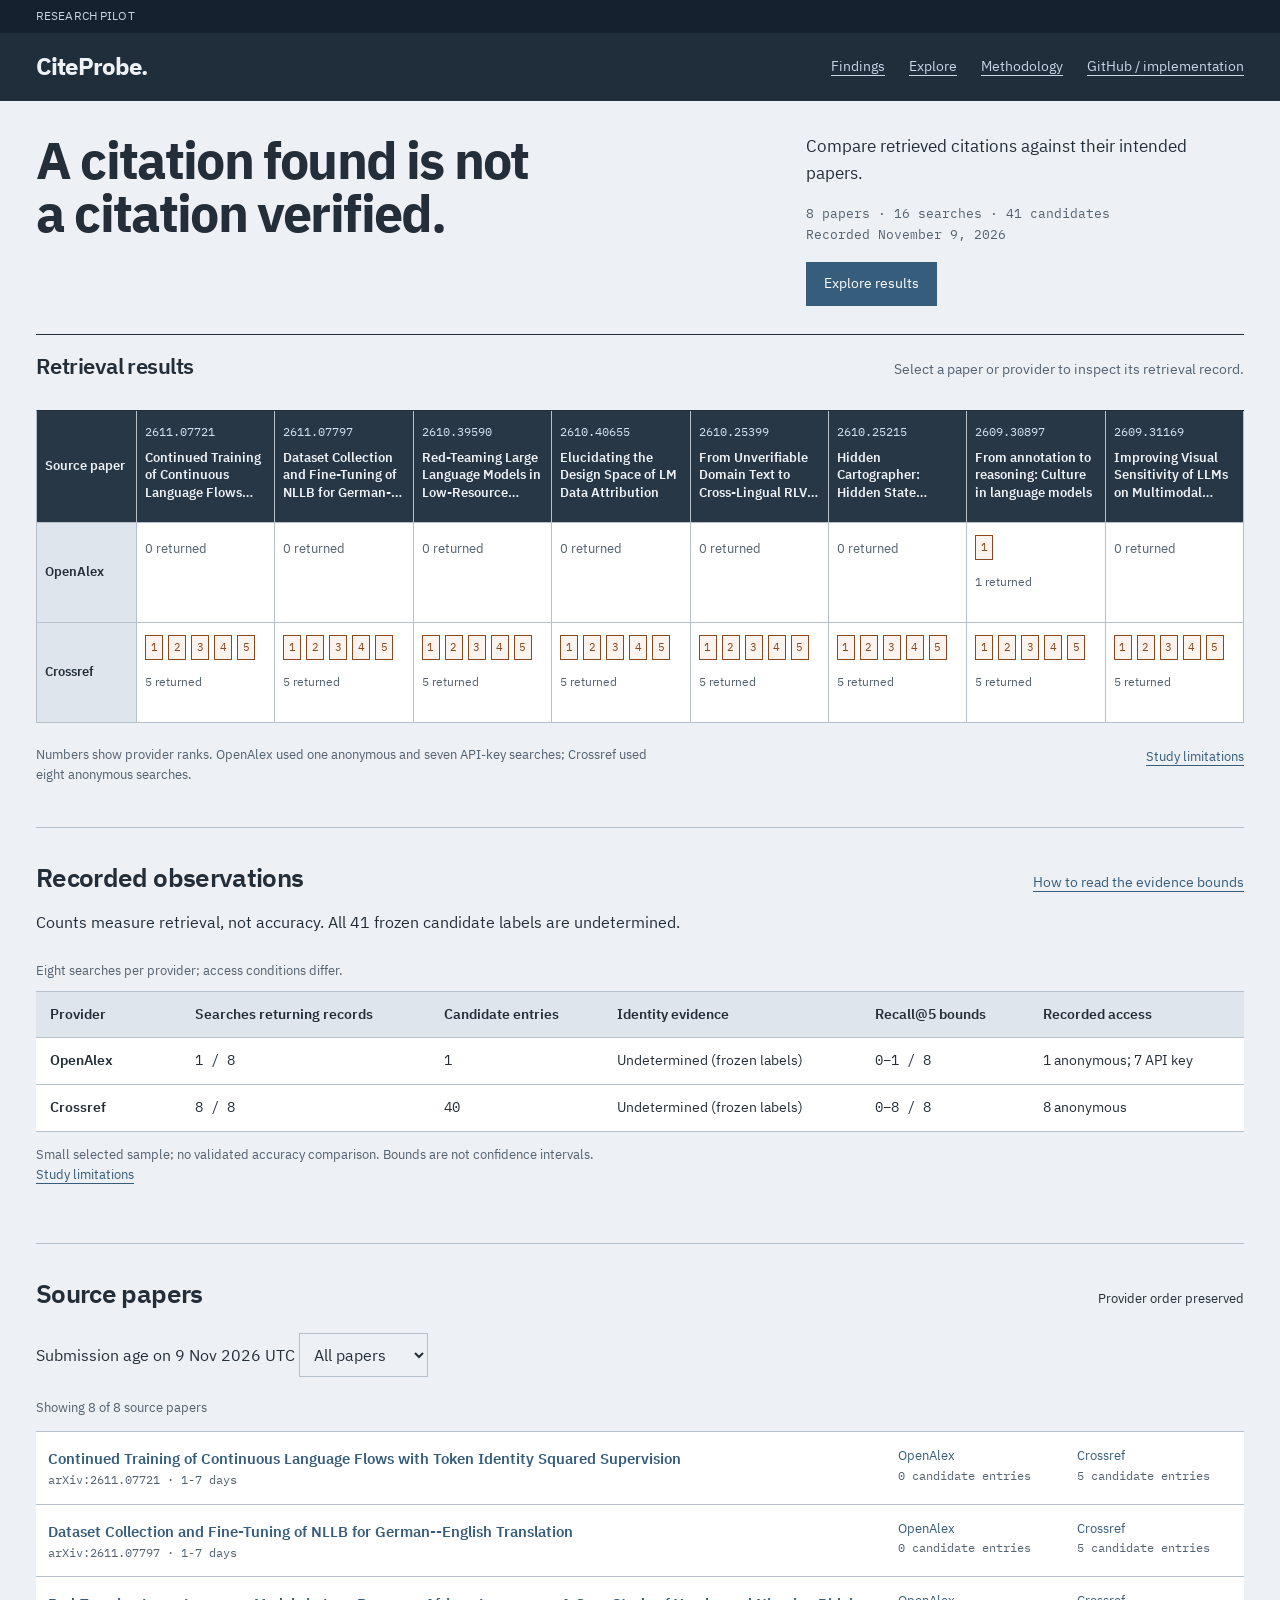
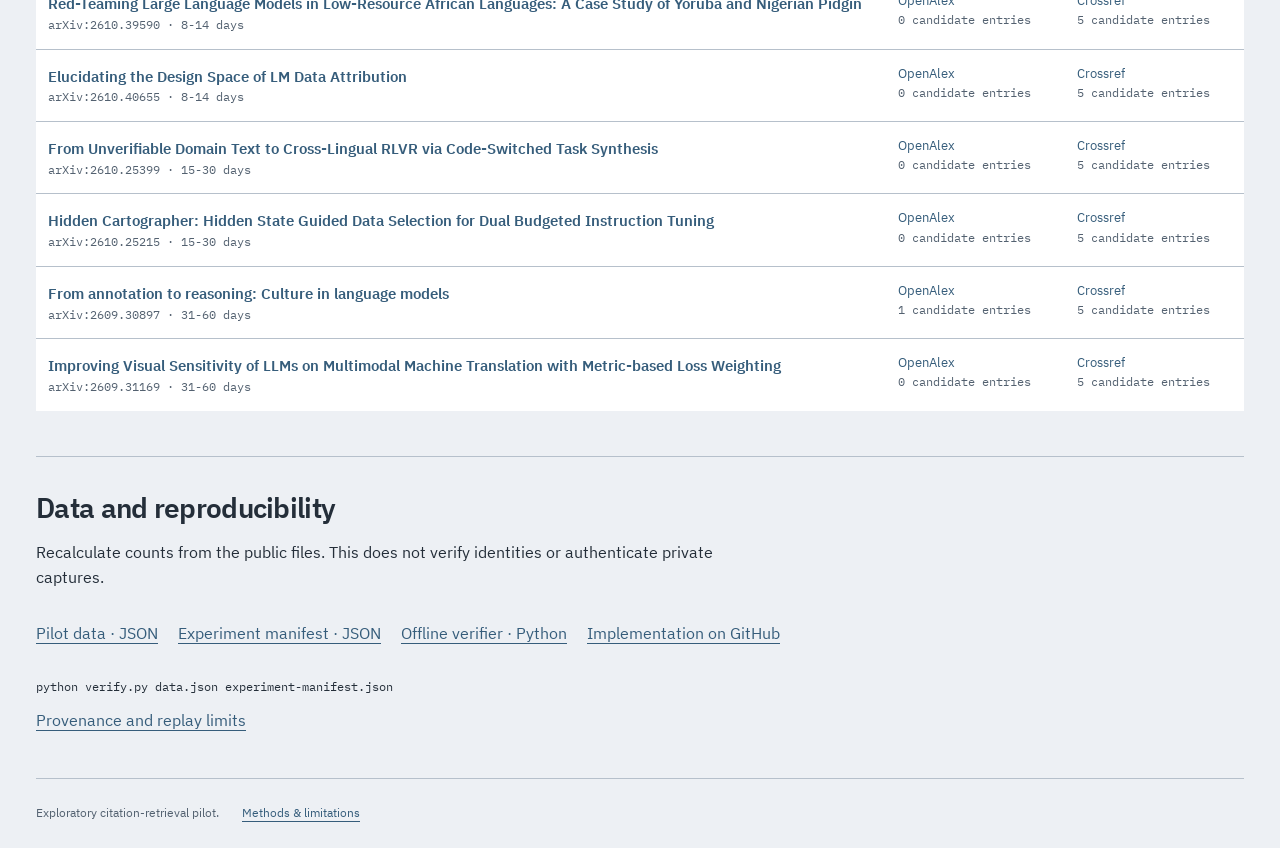
==== commit 9173fc6f: "refactor: simplify CiteProbe public site copy" ====
--- a/public-demo/index.html
+++ b/public-demo/index.html
@@ -5,7 +5,7 @@
 <script src="app.js" defer></script>
 <meta name="description" content="Inspect sixteen frozen citation-retrieval searches, ranked candidates, identity evidence and reproducibility limits."><link rel="stylesheet" href="refine.css"><script src="integrated.js" defer></script><link rel="stylesheet" href="integrated.css"></head><body data-treatment="atlas">
 <a class="skip" href="#main">Skip to content</a>
-<div class="prototype-note">PUBLIC EXPLORATORY PILOT</div>
+<div class="prototype-note">RESEARCH PILOT</div>
 <header class="mast"><a href="index.html" class="wordmark">CiteProbe<span>.</span></a>
 <nav aria-label="Main"><a href="#findings">Findings</a><a href="#explore">Explore</a><a href="methodology.html">Methodology</a><a href="https://github.com/nati5174/CiteTrace">GitHub / implementation</a></nav></header>
 <main id="main" tabindex="-1">
@@ -13,13 +13,13 @@
 <section class="intro refined-intro">
 <div>
 <h1>A citation found is not a citation verified.</h1>
-<p>Choose a source paper. Inspect its recorded searches and returned candidates. Every candidate identity remains undetermined.</p>
-<p class="scope">Exploratory pilot · 8 selected papers · 16 searches<br>Frozen observations: 9 November 2026</p><a class="action" href="#explore">Inspect the evidence</a></div>
+<p>Compare retrieved citations against their intended papers.</p>
+<p class="scope">8 papers · 16 searches · 41 candidates<br>Recorded November 9, 2026</p><a class="action" href="#explore">Explore results</a></div>
 <div class="specimen" id="specimen" aria-label="A real frozen evidence example"></div></section>
 <section id="findings">
 <div class="section-title">
 <h2>Recorded observations</h2><a href="methodology.html#bounds">How to read the evidence bounds</a></div>
-<p>Return counts describe retrieval. All 41 candidate identities remain undetermined.</p>
+<p>Counts measure retrieval, not accuracy. All 41 frozen candidate labels are undetermined.</p>
 <div class="matrix-scroll" role="region" aria-label="Provider observations" tabindex="0">
 <table role="table"><caption>Eight searches per provider; access conditions differ.</caption>
 <thead role="rowgroup">
@@ -28,13 +28,13 @@
 <p class="note">Small selected sample; no validated accuracy comparison. Bounds are not confidence intervals. <a href="methodology.html#limitations">Study limitations</a></p></section>
 <section id="explore" tabindex="-1">
 <div class="section-title">
-<h2>Explore the source papers</h2><span>Provider order preserved</span></div><label for="cohort">Submission age on 9 Nov 2026 UTC</label> <select id="cohort" disabled><option value="all">All papers</option><option value="1-7">1–7 days</option><option value="8-14">8–14 days</option><option value="15-30">15–30 days</option><option value="31-60">31–60 days</option></select>
+<h2>Source papers</h2><span>Provider order preserved</span></div><label for="cohort">Submission age on 9 Nov 2026 UTC</label> <select id="cohort" disabled><option value="all">All papers</option><option value="1-7">1–7 days</option><option value="8-14">8–14 days</option><option value="15-30">15–30 days</option><option value="31-60">31–60 days</option></select>
 <p id="count" role="status"></p>
 <div id="paper-list"></div></section>
 <section class="reproduce" id="reproduce">
-<h2>Inspect. Recalculate. Review the implementation.</h2>
-<p>Public consistency checks reproduce recorded counts; they do not independently verify identities or authenticate private captures.</p>
+<h2>Data and reproducibility</h2>
+<p>Recalculate counts from the public files. This does not verify identities or authenticate private captures.</p>
 <div class="artifact-links"><a href="data.json" download>Pilot data · JSON</a><a href="experiment-manifest.json" download>Experiment manifest · JSON</a><a href="verify.py" download>Offline verifier · Python</a><a href="https://github.com/nati5174/CiteTrace">Implementation on GitHub</a></div><pre>python verify.py data.json experiment-manifest.json</pre><a href="methodology.html#reproducibility">Provenance and replay limits</a></section></div>
 <section id="inspection" hidden aria-labelledby="inspection-title"></section>
 <div id="loading" role="status">Loading frozen records…</div></main>
-<footer>Research prototype in progress · Evidence before confidence. <a href="methodology.html">Methods & limitations</a></footer></body></html>
+<footer>Exploratory citation-retrieval pilot. <a href="methodology.html">Methods & limitations</a></footer></body></html>
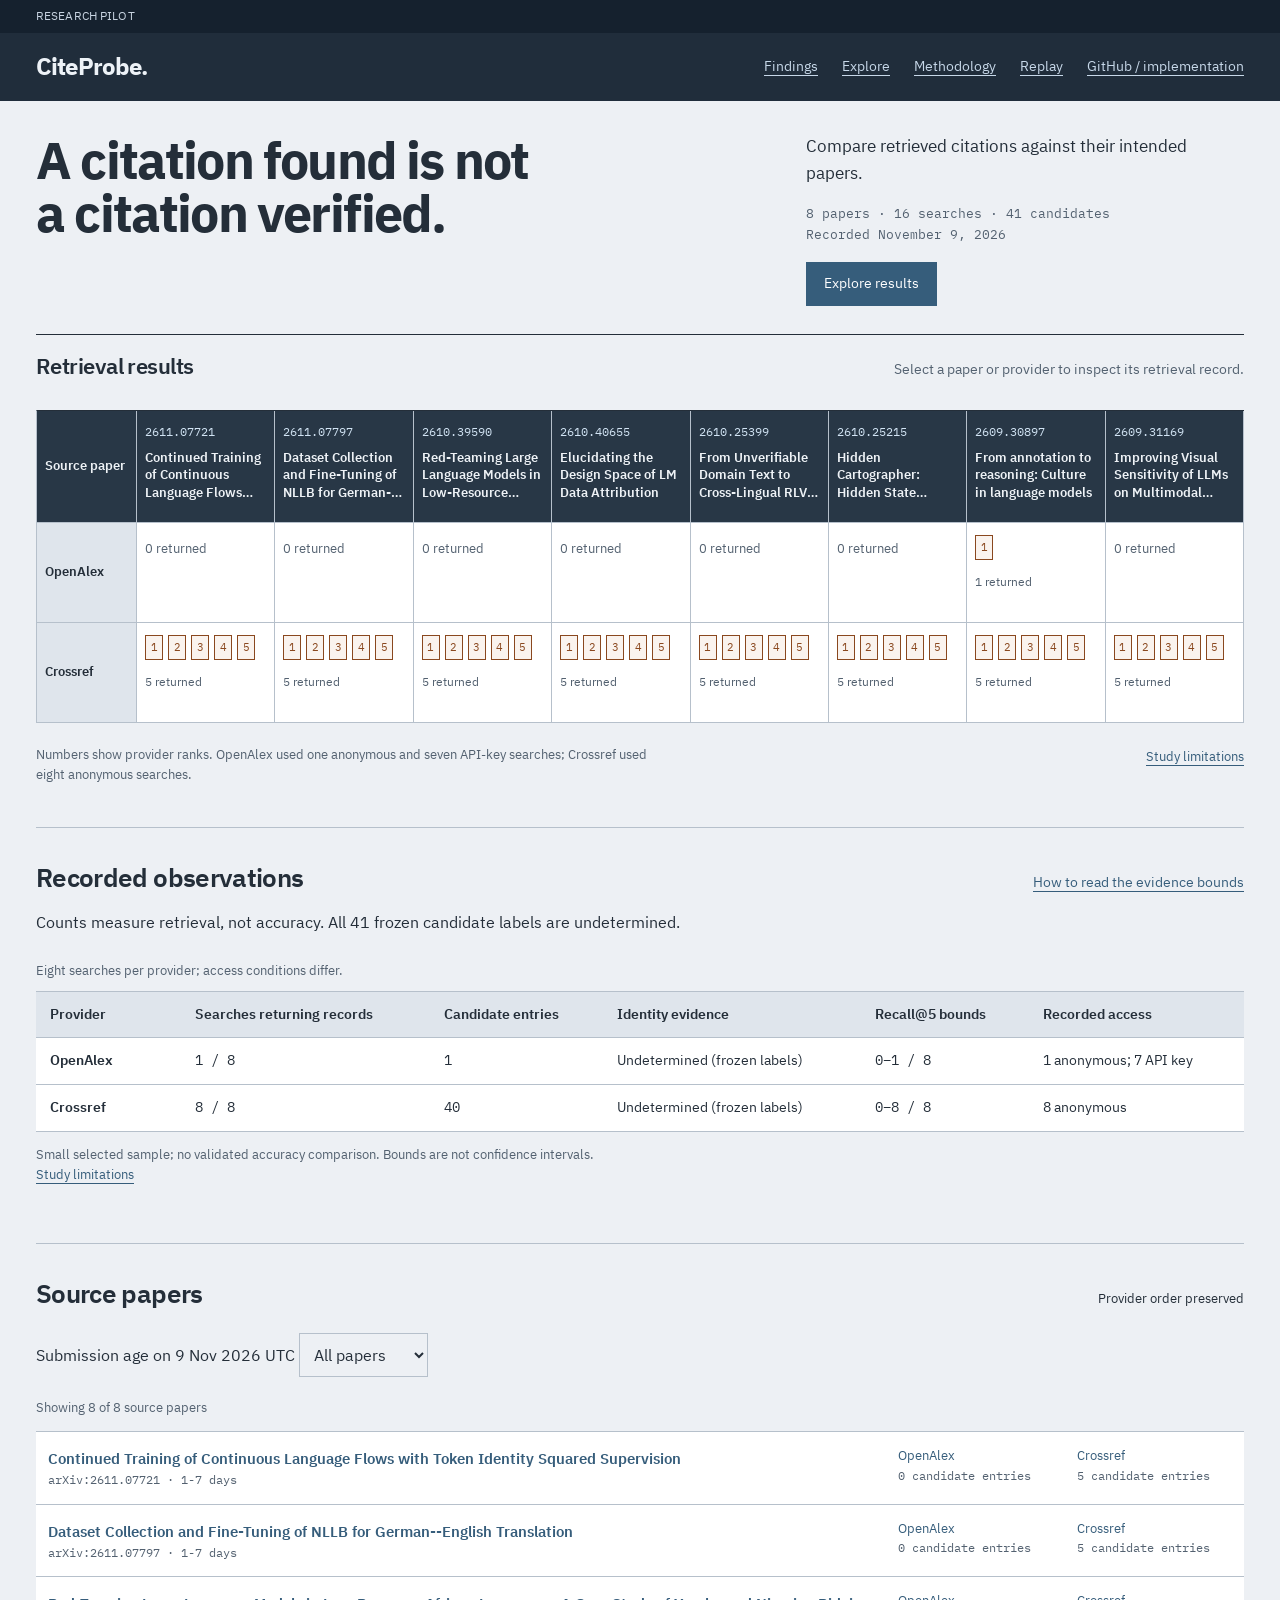
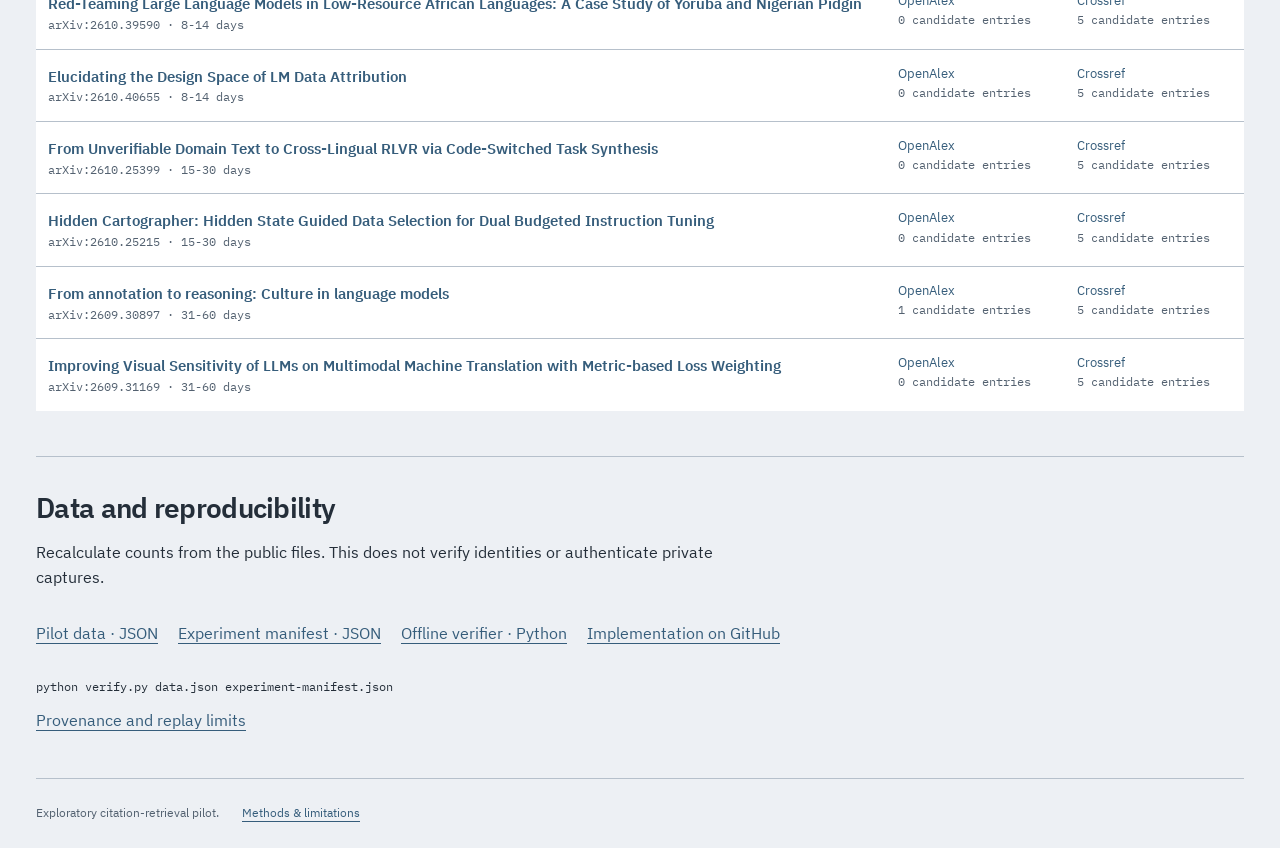
==== commit 51f72763: "feat: add static CiteProbe V3 replay" ====
--- a/public-demo/index.html
+++ b/public-demo/index.html
@@ -7,7 +7,7 @@
 <a class="skip" href="#main">Skip to content</a>
 <div class="prototype-note">RESEARCH PILOT</div>
 <header class="mast"><a href="index.html" class="wordmark">CiteProbe<span>.</span></a>
-<nav aria-label="Main"><a href="#findings">Findings</a><a href="#explore">Explore</a><a href="methodology.html">Methodology</a><a href="https://github.com/nati5174/CiteTrace">GitHub / implementation</a></nav></header>
+<nav aria-label="Main"><a href="#findings">Findings</a><a href="#explore">Explore</a><a href="methodology.html">Methodology</a><a href="/replay/">Replay</a><a href="https://github.com/nati5174/CiteTrace">GitHub / implementation</a></nav></header>
 <main id="main" tabindex="-1">
 <div id="overview" hidden>
 <section class="intro refined-intro">
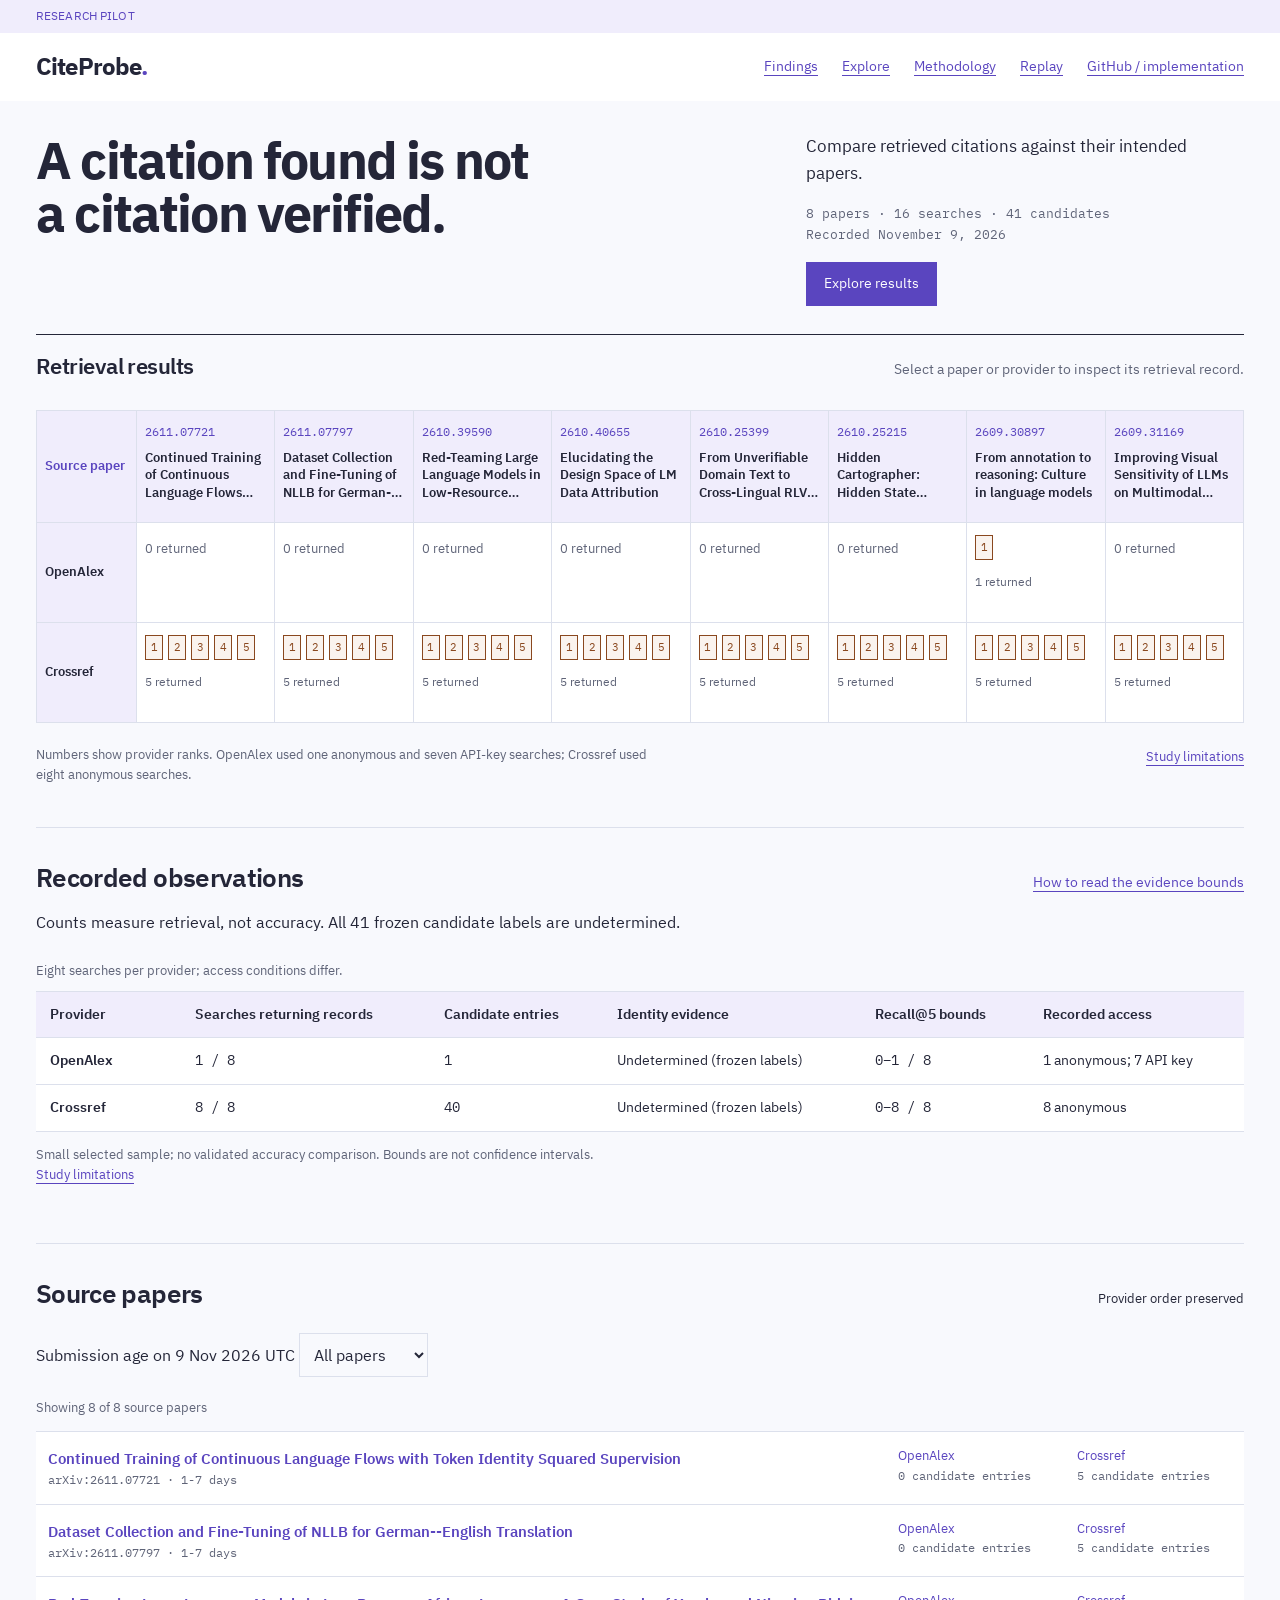
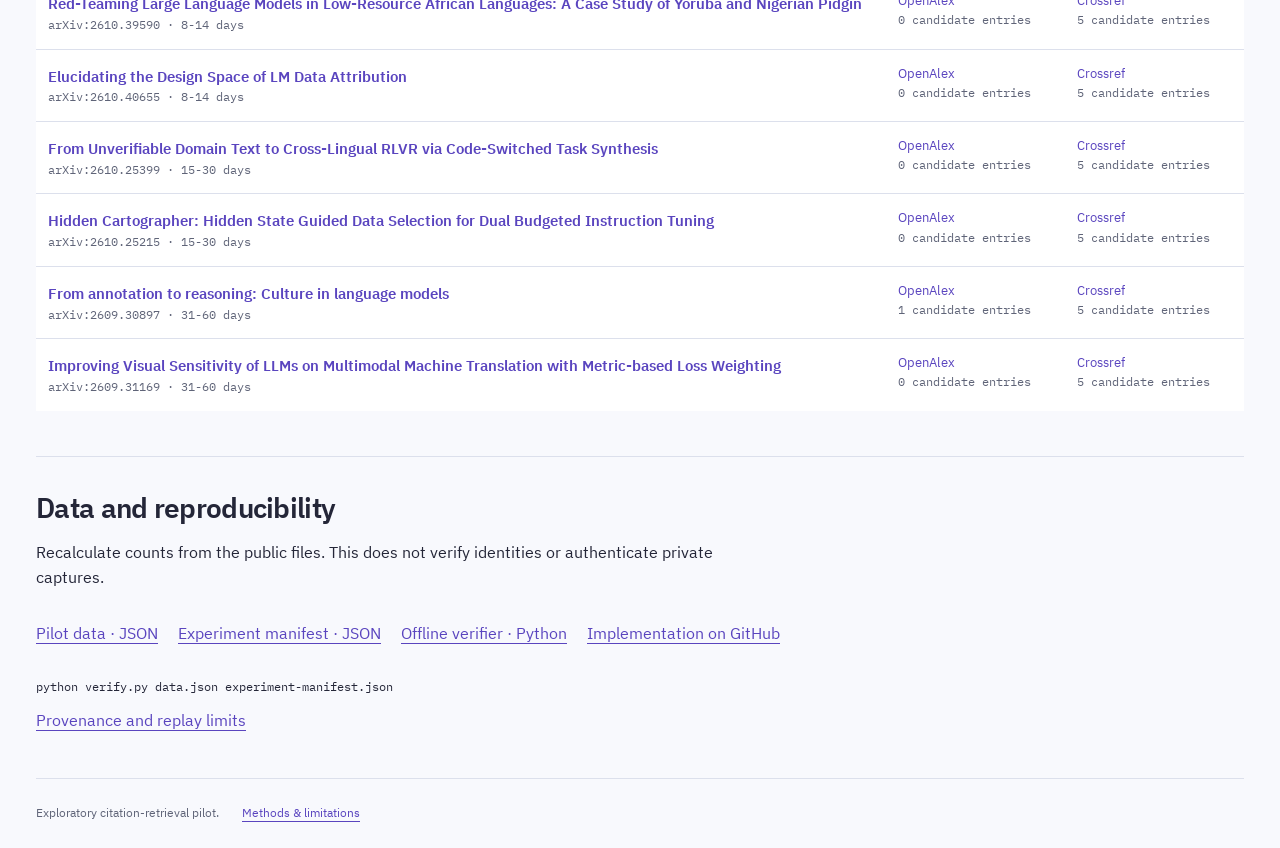
==== commit c27fd65c: "Align research workspace with V3 theme" ====
--- a/public-demo/index.html
+++ b/public-demo/index.html
@@ -3,7 +3,7 @@
 <meta name="viewport" content="width=device-width,initial-scale=1"><title>CiteProbe — Exploratory citation-retrieval pilot</title>
 <link rel="stylesheet" href="style.css">
 <script src="app.js" defer></script>
-<meta name="description" content="Inspect sixteen frozen citation-retrieval searches, ranked candidates, identity evidence and reproducibility limits."><link rel="stylesheet" href="refine.css"><script src="integrated.js" defer></script><link rel="stylesheet" href="integrated.css"></head><body data-treatment="atlas">
+<meta name="description" content="Inspect sixteen frozen citation-retrieval searches, ranked candidates, identity evidence and reproducibility limits."><link rel="stylesheet" href="refine.css"><script src="integrated.js" defer></script><link rel="stylesheet" href="integrated.css"><link rel="stylesheet" href="v3-theme.css"></head><body data-treatment="atlas">
 <a class="skip" href="#main">Skip to content</a>
 <div class="prototype-note">RESEARCH PILOT</div>
 <header class="mast"><a href="index.html" class="wordmark">CiteProbe<span>.</span></a>
--- a/public-demo/v3-theme.css
+++ b/public-demo/v3-theme.css
@@ -0,0 +1,181 @@
+/* Shared V3 palette for the existing research pages; layout and typography stay local. */
+:root {
+  --ink: #242638;
+  --muted: #5f6478;
+  --accent: #5a45bf;
+  --line: #dce0ec;
+  --paper: #f8f9fd;
+  --wash: #f0edfc;
+  --warn: #87451f;
+}
+
+body {
+  background-color: var(--paper);
+  color: var(--ink);
+}
+
+::selection {
+  background: #ddd7fa;
+  color: var(--ink);
+}
+
+:focus-visible {
+  outline-color: var(--accent);
+}
+
+.mast,
+.nav.wrap {
+  background-color: #fff;
+  color: var(--ink);
+  border-bottom-color: var(--line);
+}
+
+.mast a,
+.mast .wordmark,
+.nav.wrap a,
+.nav.wrap .brand,
+.nav.wrap .brand-dot {
+  color: var(--ink);
+}
+
+.mast nav a,
+.mast .wordmark span,
+.nav.wrap .nav-link,
+.nav.wrap .brand-dot {
+  color: var(--accent);
+}
+
+.mast nav a:hover,
+.nav.wrap .nav-link:hover {
+  color: #45329b;
+}
+
+.prototype-note,
+.review-banner {
+  background-color: var(--wash);
+  color: var(--accent);
+  border-color: var(--line);
+}
+
+.source,
+.candidate-record,
+.specimen,
+.trace-returns,
+.pilot-map,
+.map-result,
+td {
+  background-color: #fff;
+  color: var(--ink);
+  border-color: var(--line);
+}
+
+.source h2,
+.source summary,
+.source .meta,
+.source .mobile-summary,
+.source p {
+  color: var(--ink);
+}
+
+.source a,
+.source .trace-id,
+.map-source {
+  color: var(--accent);
+}
+
+.source .meta,
+.source .mobile-summary {
+  color: var(--muted);
+}
+
+.source a:focus-visible,
+.mast :focus-visible,
+.nav.wrap :focus-visible {
+  outline-color: var(--accent);
+}
+
+.provider-nav,
+.trace-provider,
+.map-label,
+.map-empty-space,
+.evidence-path,
+th,
+.rank-jumps {
+  background-color: var(--wash);
+  color: var(--ink);
+}
+
+.provider-nav button[aria-pressed="true"],
+.rank-jumps button[aria-pressed="true"] {
+  background-color: var(--accent);
+  color: #fff;
+  border-color: var(--accent);
+}
+
+.provider-nav button:hover,
+.rank-jumps button:hover,
+.trace-candidate:hover,
+.map-result:hover,
+.pilot-map .map-source:hover {
+  background-color: #e5e0fa;
+}
+
+.pilot-map .map-source,
+.map-label.source-axis,
+.pilot-map .map-label.source-axis {
+  background-color: var(--wash);
+  color: var(--accent);
+}
+
+.pilot-map .map-source code {
+  color: var(--accent);
+}
+
+.pilot-map .map-source .source-short-title {
+  color: var(--ink);
+}
+
+.pilot-map .map-source:focus-visible {
+  outline-color: var(--accent);
+}
+
+.trace-source {
+  background-color: #fff;
+  color: var(--ink);
+  border-color: var(--line);
+}
+
+.trace-source p {
+  color: var(--muted);
+}
+
+.trace-source .trace-id,
+.trace-source a {
+  color: var(--accent);
+}
+
+.trace-source a:focus-visible {
+  outline-color: var(--accent);
+}
+
+.trace-provider,
+.map-label {
+  border-color: var(--line);
+}
+
+.atlas-controls button:disabled {
+  background-color: var(--wash);
+  color: var(--muted);
+}
+
+.evidence-foot,
+.trace-empty,
+.trace-provider span,
+.rank-jumps p,
+.map-result small,
+.map-result .empty-mark,
+.meta,
+.note,
+.results-head p {
+  color: var(--muted);
+}
